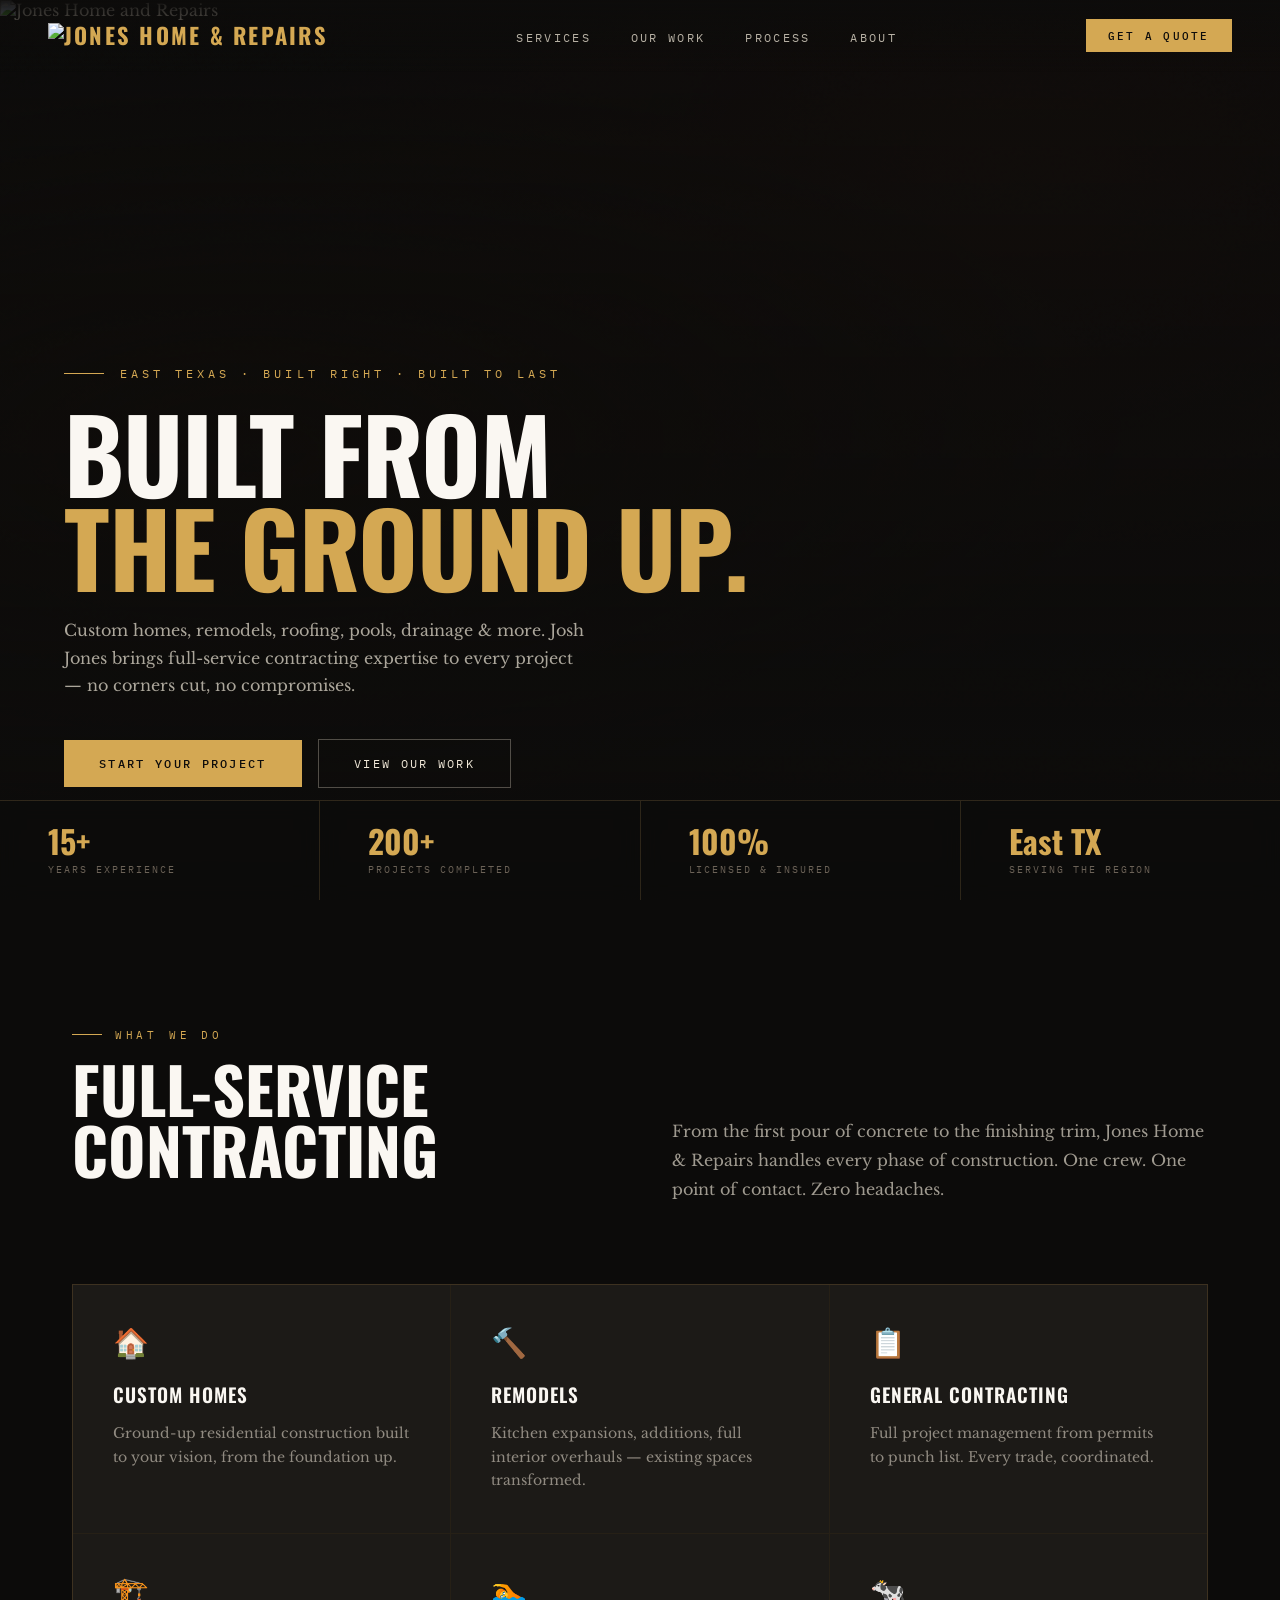
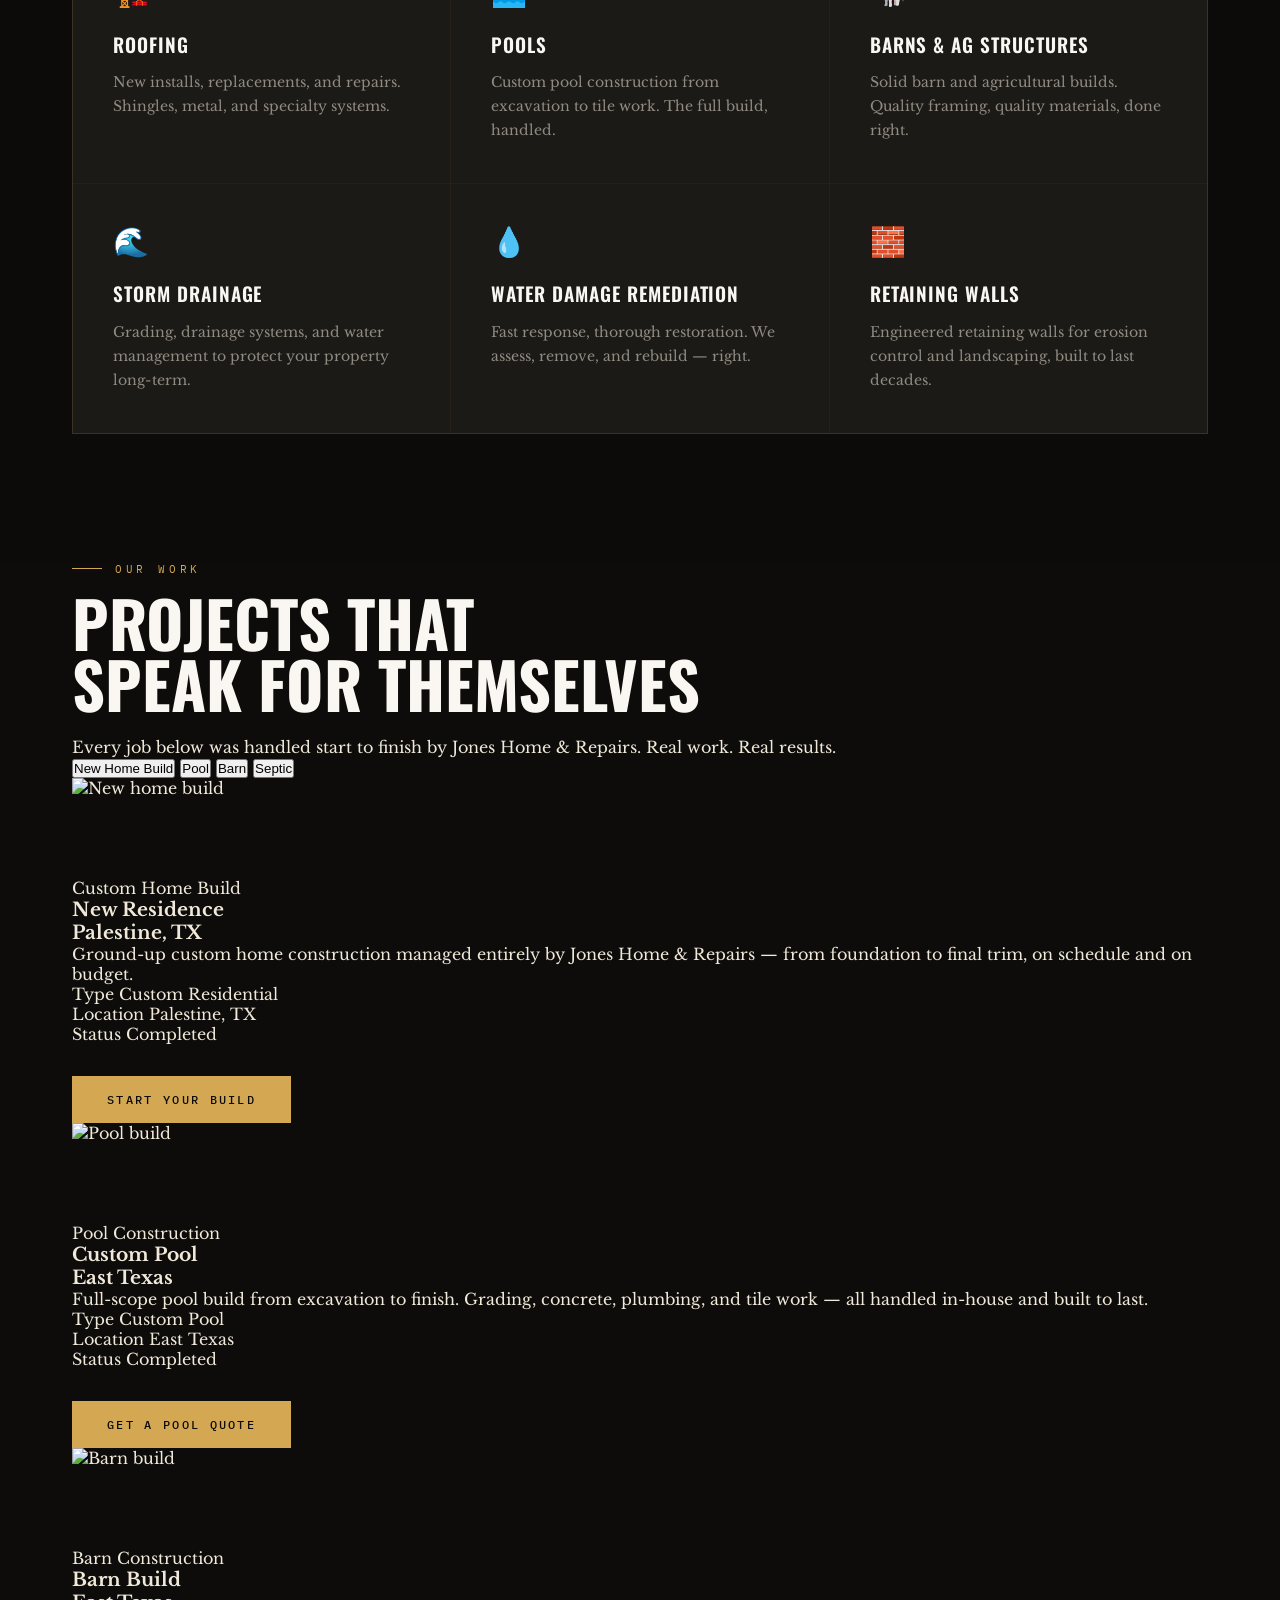
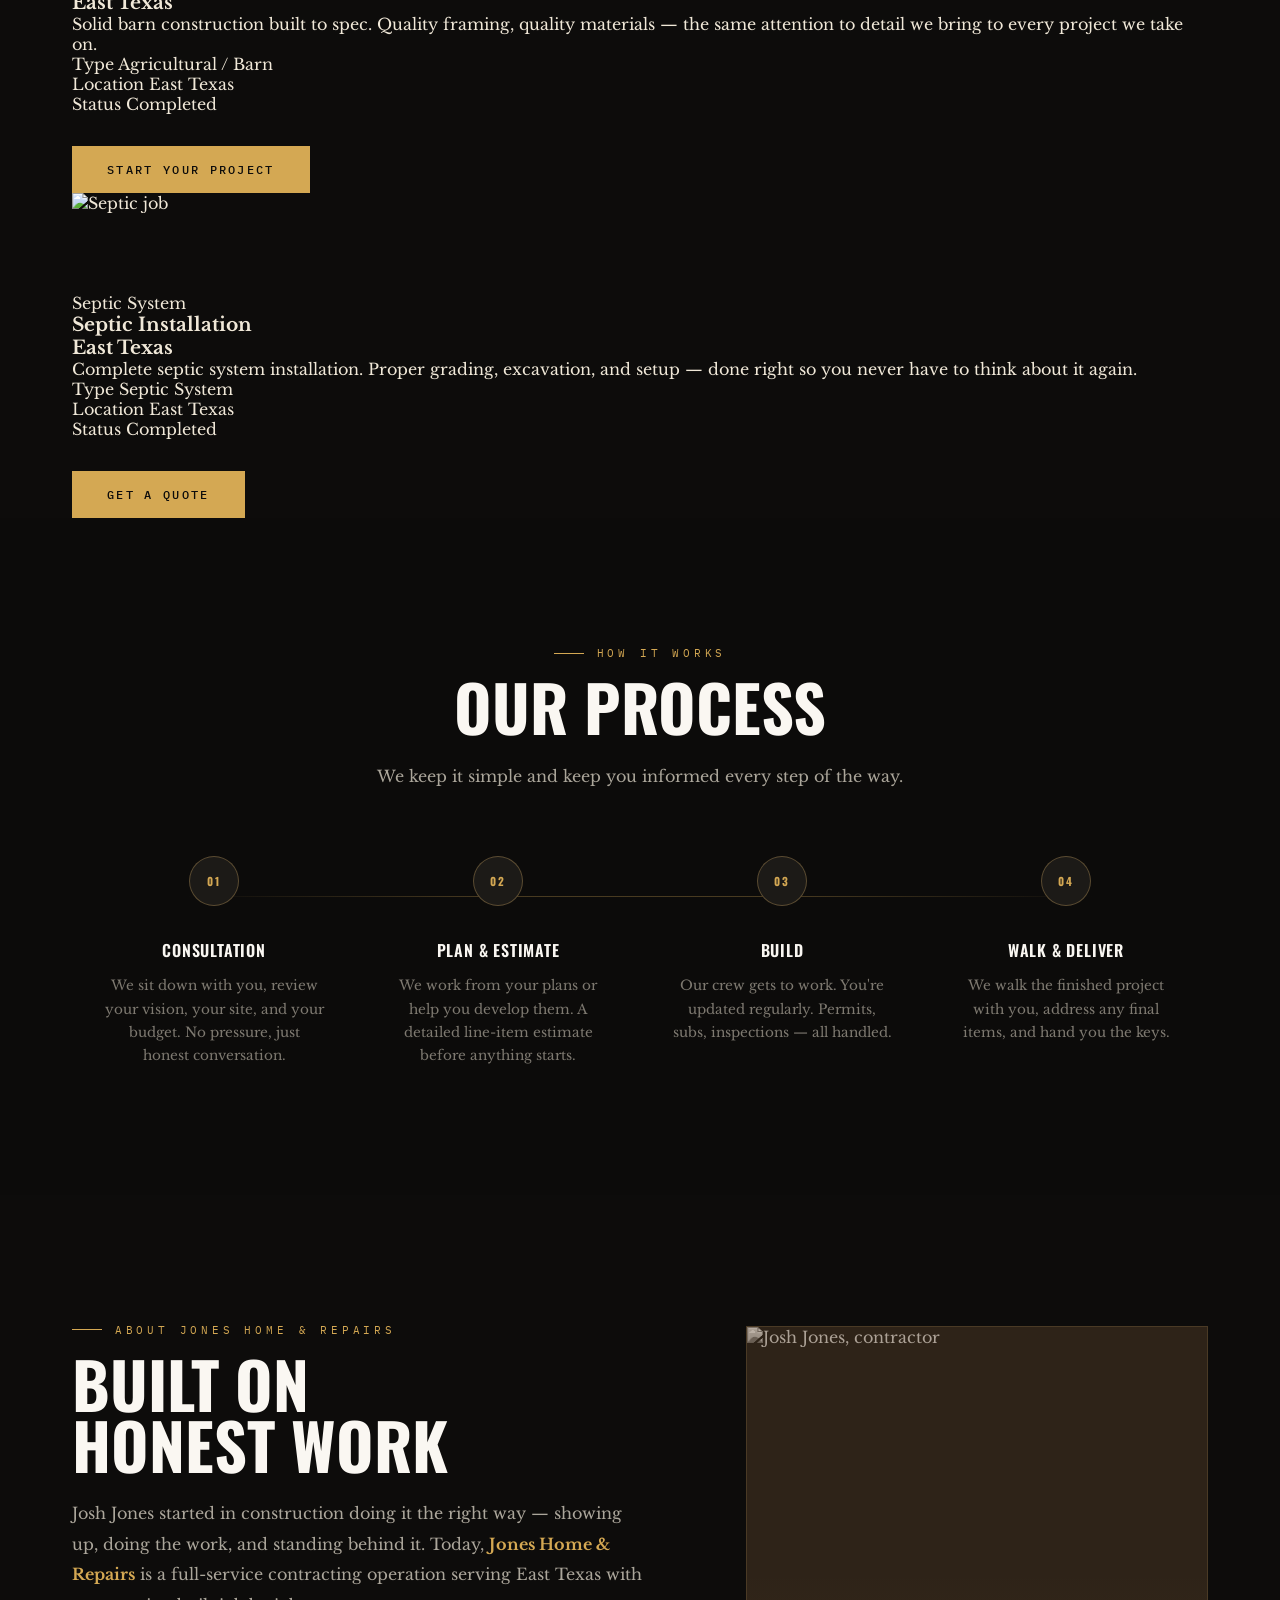
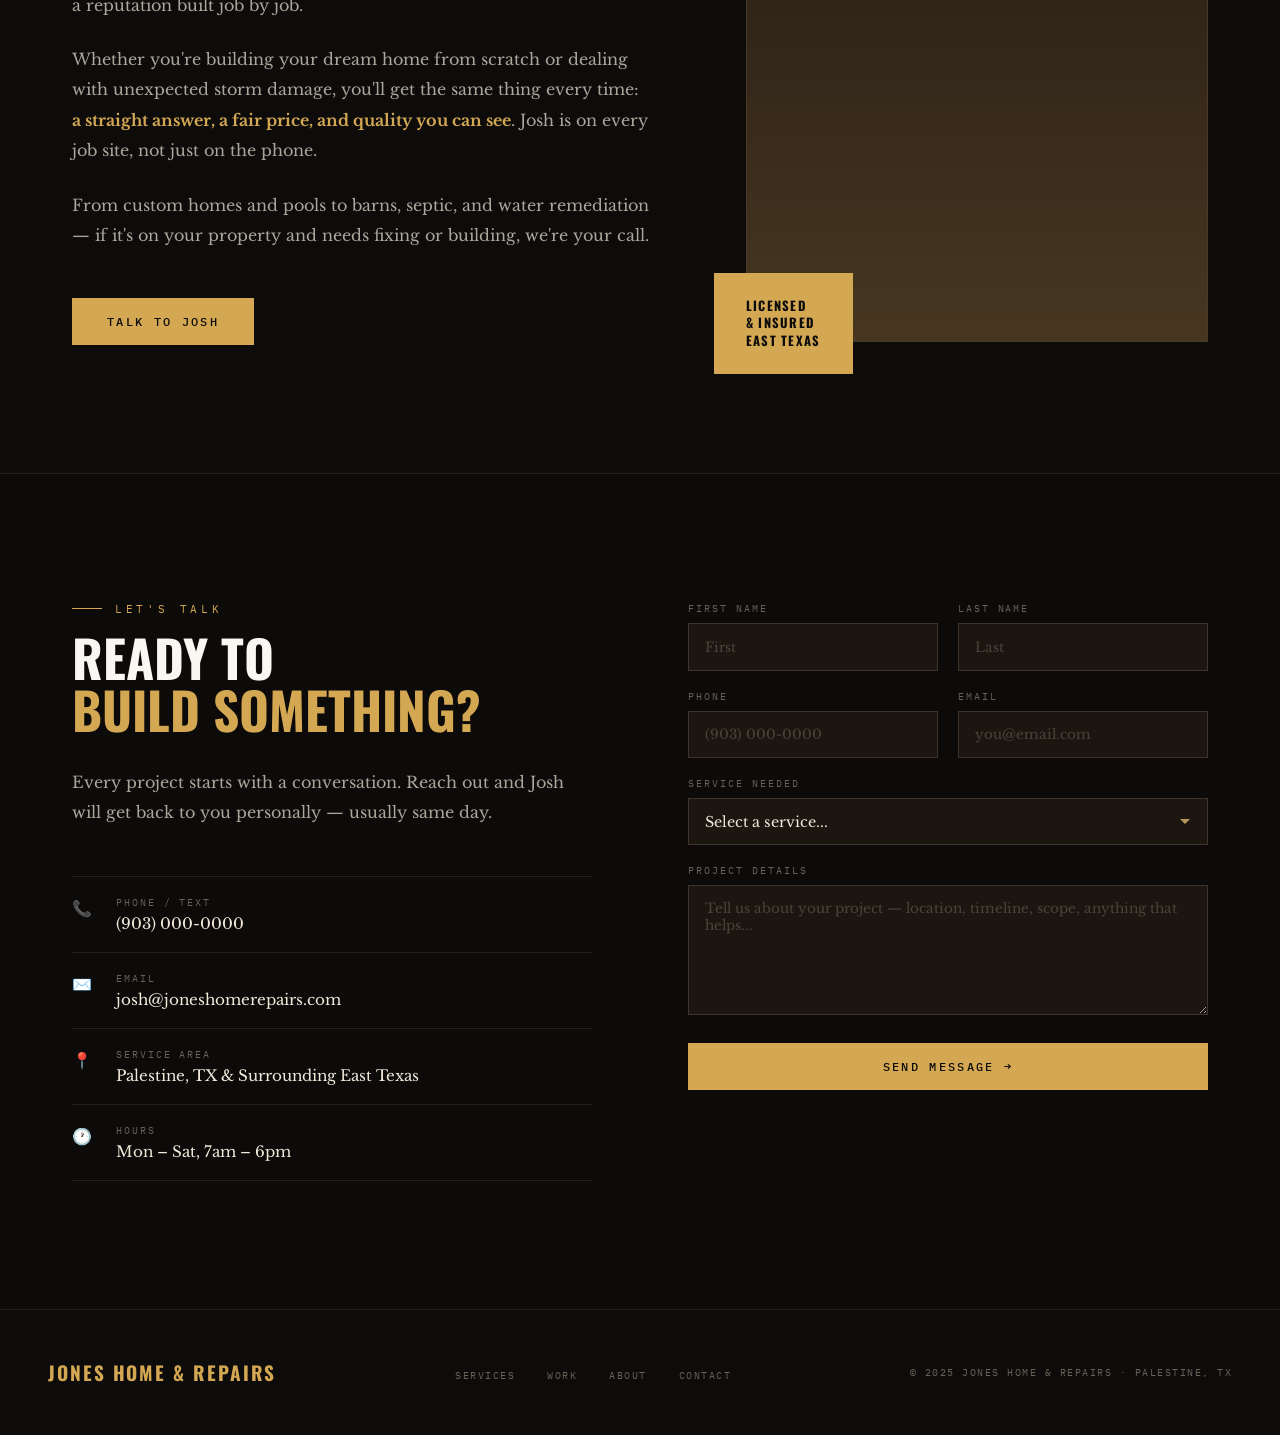
==== index.html @ 6c7ffaea "Update index.html" ====
<!DOCTYPE html>
<html lang="en">
<head>
  <meta charset="UTF-8" />
  <meta name="viewport" content="width=device-width, initial-scale=1.0" />
  <title>Jones Home & Repairs | Custom Homes · Remodels · General Contracting</title>
  <link rel="preconnect" href="https://fonts.googleapis.com" />
  <link rel="preconnect" href="https://fonts.gstatic.com" crossorigin />
  <link href="https://fonts.googleapis.com/css2?family=Oswald:wght@400;600;700&family=Libre+Baskerville:ital,wght@0,400;0,700;1,400&family=IBM+Plex+Mono:wght@400;500&display=swap" rel="stylesheet" />
  <link rel="stylesheet" href="style.css" />
</head>
<body>

<div class="fixed-bg"></div>

<!-- ── NAV ── -->
<nav id="main-nav">
  <a href="#hero" class="nav-logo">
    <img src="assets/logo.png" alt="Jones Home & Repairs" class="nav-logo-img" />
  </a>
  <ul class="nav-links">
    <li><a href="#services">Services</a></li>
    <li><a href="#projects">Our Work</a></li>
    <li><a href="#process">Process</a></li>
    <li><a href="#about">About</a></li>
  </ul>
  <a href="#contact" class="nav-cta">Get a Quote</a>
  <button class="hamburger" id="hamburger" aria-label="Open menu">
    <span></span><span></span><span></span>
  </button>
</nav>

<div class="mobile-menu" id="mobile-menu">
  <button class="mobile-close" id="mobile-close">✕</button>
  <a href="#services" class="mobile-link">Services</a>
  <a href="#projects" class="mobile-link">Our Work</a>
  <a href="#process" class="mobile-link">Process</a>
  <a href="#about" class="mobile-link">About</a>
  <a href="#contact" class="mobile-link">Get a Quote</a>
</div>

<!-- ── HERO ── -->
<section id="hero">
  <div class="hero-image-wrapper">
    <img src="assets/hero.jpg" alt="Jones Home and Repairs" />
  </div>
  <div class="hero-content">
    <p class="hero-eyebrow">East Texas · Built Right · Built to Last</p>
    <h1 class="hero-h1">Built From<em>The Ground Up.</em></h1>
    <p class="hero-sub">
      Custom homes, remodels, roofing, pools, drainage &amp; more.
      Josh Jones brings full-service contracting expertise to every project —
      no corners cut, no compromises.
    </p>
    <div class="hero-actions">
      <a href="#contact" class="btn-primary">Start Your Project</a>
      <a href="#projects" class="btn-ghost">View Our Work</a>
    </div>
  </div>
  <div class="hero-stats">
    <div class="hero-stat">
      <div class="hero-stat-num">15+</div>
      <div class="hero-stat-label">Years Experience</div>
    </div>
    <div class="hero-stat">
      <div class="hero-stat-num">200+</div>
      <div class="hero-stat-label">Projects Completed</div>
    </div>
    <div class="hero-stat">
      <div class="hero-stat-num">100%</div>
      <div class="hero-stat-label">Licensed &amp; Insured</div>
    </div>
    <div class="hero-stat">
      <div class="hero-stat-num">East TX</div>
      <div class="hero-stat-label">Serving the Region</div>
    </div>
  </div>
</section>

<!-- ── SERVICES ── -->
<section id="services">
  <div class="section-inner">
    <div class="services-header">
      <div>
        <p class="section-eyebrow reveal">What We Do</p>
        <h2 class="section-title reveal">Full-Service<br>Contracting</h2>
      </div>
      <p class="services-desc reveal">
        From the first pour of concrete to the finishing trim,
        Jones Home &amp; Repairs handles every phase of construction.
        One crew. One point of contact. Zero headaches.
      </p>
    </div>
    <div class="services-grid">
      <div class="service-card reveal">
        <span class="service-icon">🏠</span>
        <div class="service-name">Custom Homes</div>
        <p class="service-desc">Ground-up residential construction built to your vision, from the foundation up.</p>
      </div>
      <div class="service-card reveal">
        <span class="service-icon">🔨</span>
        <div class="service-name">Remodels</div>
        <p class="service-desc">Kitchen expansions, additions, full interior overhauls — existing spaces transformed.</p>
      </div>
      <div class="service-card reveal">
        <span class="service-icon">📋</span>
        <div class="service-name">General Contracting</div>
        <p class="service-desc">Full project management from permits to punch list. Every trade, coordinated.</p>
      </div>
      <div class="service-card reveal">
        <span class="service-icon">🏗️</span>
        <div class="service-name">Roofing</div>
        <p class="service-desc">New installs, replacements, and repairs. Shingles, metal, and specialty systems.</p>
      </div>
      <div class="service-card reveal">
        <span class="service-icon">🏊</span>
        <div class="service-name">Pools</div>
        <p class="service-desc">Custom pool construction from excavation to tile work. The full build, handled.</p>
      </div>
      <div class="service-card reveal">
        <span class="service-icon">🐄</span>
        <div class="service-name">Barns &amp; Ag Structures</div>
        <p class="service-desc">Solid barn and agricultural builds. Quality framing, quality materials, done right.</p>
      </div>
      <div class="service-card reveal">
        <span class="service-icon">🌊</span>
        <div class="service-name">Storm Drainage</div>
        <p class="service-desc">Grading, drainage systems, and water management to protect your property long-term.</p>
      </div>
      <div class="service-card reveal">
        <span class="service-icon">💧</span>
        <div class="service-name">Water Damage Remediation</div>
        <p class="service-desc">Fast response, thorough restoration. We assess, remove, and rebuild — right.</p>
      </div>
      <div class="service-card reveal">
        <span class="service-icon">🧱</span>
        <div class="service-name">Retaining Walls</div>
        <p class="service-desc">Engineered retaining walls for erosion control and landscaping, built to last decades.</p>
      </div>
    </div>
  </div>
</section>

<!-- ── PROJECTS ── -->
<section id="projects">
  <div class="section-inner">
    <p class="section-eyebrow reveal">Our Work</p>
    <h2 class="section-title reveal">Projects That<br>Speak for Themselves</h2>
    <p class="projects-intro reveal">Every job below was handled start to finish by Jones Home &amp; Repairs. Real work. Real results.</p>

    <div class="project-tabs reveal">
      <button class="tab-btn active" data-tab="home">New Home Build</button>
      <button class="tab-btn" data-tab="pool">Pool</button>
      <button class="tab-btn" data-tab="barn">Barn</button>
      <button class="tab-btn" data-tab="septic">Septic</button>
    </div>

    <!-- New Home Build -->
    <div class="project-panel active" id="tab-home">
      <div class="project-layout">
        <div class="project-gallery">
          <div class="gallery-main">
            <img src="assets/home1.jpg" alt="New home build" loading="lazy" />
          </div>
          <div class="gallery-thumbs">
            <div class="thumb active" data-src="assets/home1.jpg"><img src="assets/home1.jpg" alt="" loading="lazy" /></div>
            <div class="thumb" data-src="assets/home2.jpg"><img src="assets/home2.jpg" alt="" loading="lazy" /></div>
            <div class="thumb" data-src="assets/home3.jpg"><img src="assets/home3.jpg" alt="" loading="lazy" /></div>
            <div class="thumb" data-src="assets/home4.jpg"><img src="assets/home4.jpg" alt="" loading="lazy" /></div>
          </div>
        </div>
        <div class="project-info">
          <div class="project-tag">Custom Home Build</div>
          <h3 class="project-title">New Residence<br>Palestine, TX</h3>
          <p class="project-body">Ground-up custom home construction managed entirely by Jones Home &amp; Repairs — from foundation to final trim, on schedule and on budget.</p>
          <div class="project-details">
            <div class="project-detail-item">
              <span class="detail-label">Type</span>
              <span class="detail-val">Custom Residential</span>
            </div>
            <div class="project-detail-item">
              <span class="detail-label">Location</span>
              <span class="detail-val">Palestine, TX</span>
            </div>
            <div class="project-detail-item">
              <span class="detail-label">Status</span>
              <span class="detail-val">Completed</span>
            </div>
          </div>
          <a href="#contact" class="btn-primary" style="margin-top:2rem; display:inline-block;">Start Your Build</a>
        </div>
      </div>
    </div>

    <!-- Pool -->
    <div class="project-panel" id="tab-pool">
      <div class="project-layout">
        <div class="project-gallery">
          <div class="gallery-main">
            <img src="assets/pool1.jpg" alt="Pool build" loading="lazy" />
          </div>
          <div class="gallery-thumbs">
            <div class="thumb active" data-src="assets/pool1.jpg"><img src="assets/pool1.jpg" alt="" loading="lazy" /></div>
            <div class="thumb" data-src="assets/pool2.jpg"><img src="assets/pool2.jpg" alt="" loading="lazy" /></div>
            <div class="thumb" data-src="assets/pool3.jpg"><img src="assets/pool3.jpg" alt="" loading="lazy" /></div>
            <div class="thumb" data-src="assets/pool4.jpg"><img src="assets/pool4.jpg" alt="" loading="lazy" /></div>
          </div>
        </div>
        <div class="project-info">
          <div class="project-tag">Pool Construction</div>
          <h3 class="project-title">Custom Pool<br>East Texas</h3>
          <p class="project-body">Full-scope pool build from excavation to finish. Grading, concrete, plumbing, and tile work — all handled in-house and built to last.</p>
          <div class="project-details">
            <div class="project-detail-item">
              <span class="detail-label">Type</span>
              <span class="detail-val">Custom Pool</span>
            </div>
            <div class="project-detail-item">
              <span class="detail-label">Location</span>
              <span class="detail-val">East Texas</span>
            </div>
            <div class="project-detail-item">
              <span class="detail-label">Status</span>
              <span class="detail-val">Completed</span>
            </div>
          </div>
          <a href="#contact" class="btn-primary" style="margin-top:2rem; display:inline-block;">Get a Pool Quote</a>
        </div>
      </div>
    </div>

    <!-- Barn -->
    <div class="project-panel" id="tab-barn">
      <div class="project-layout">
        <div class="project-gallery">
          <div class="gallery-main">
            <img src="assets/barn1.jpg" alt="Barn build" loading="lazy" />
          </div>
          <div class="gallery-thumbs">
            <div class="thumb active" data-src="assets/barn1.jpg"><img src="assets/barn1.jpg" alt="" loading="lazy" /></div>
            <div class="thumb" data-src="assets/barn2.jpg"><img src="assets/barn2.jpg" alt="" loading="lazy" /></div>
            <div class="thumb" data-src="assets/barn3.jpg"><img src="assets/barn3.jpg" alt="" loading="lazy" /></div>
            <div class="thumb" data-src="assets/barn4.jpg"><img src="assets/barn4.jpg" alt="" loading="lazy" /></div>
          </div>
        </div>
        <div class="project-info">
          <div class="project-tag">Barn Construction</div>
          <h3 class="project-title">Barn Build<br>East Texas</h3>
          <p class="project-body">Solid barn construction built to spec. Quality framing, quality materials — the same attention to detail we bring to every project we take on.</p>
          <div class="project-details">
            <div class="project-detail-item">
              <span class="detail-label">Type</span>
              <span class="detail-val">Agricultural / Barn</span>
            </div>
            <div class="project-detail-item">
              <span class="detail-label">Location</span>
              <span class="detail-val">East Texas</span>
            </div>
            <div class="project-detail-item">
              <span class="detail-label">Status</span>
              <span class="detail-val">Completed</span>
            </div>
          </div>
          <a href="#contact" class="btn-primary" style="margin-top:2rem; display:inline-block;">Start Your Project</a>
        </div>
      </div>
    </div>

    <!-- Septic -->
    <div class="project-panel" id="tab-septic">
      <div class="project-layout">
        <div class="project-gallery">
          <div class="gallery-main">
            <img src="assets/septic1.jpg" alt="Septic job" loading="lazy" />
          </div>
          <div class="gallery-thumbs">
            <div class="thumb active" data-src="assets/septic1.jpg"><img src="assets/septic1.jpg" alt="" loading="lazy" /></div>
            <div class="thumb" data-src="assets/septic2.jpg"><img src="assets/septic2.jpg" alt="" loading="lazy" /></div>
            <div class="thumb" data-src="assets/septic3.jpg"><img src="assets/septic3.jpg" alt="" loading="lazy" /></div>
            <div class="thumb" data-src="assets/septic4.jpg"><img src="assets/septic4.jpg" alt="" loading="lazy" /></div>
          </div>
        </div>
        <div class="project-info">
          <div class="project-tag">Septic System</div>
          <h3 class="project-title">Septic Installation<br>East Texas</h3>
          <p class="project-body">Complete septic system installation. Proper grading, excavation, and setup — done right so you never have to think about it again.</p>
          <div class="project-details">
            <div class="project-detail-item">
              <span class="detail-label">Type</span>
              <span class="detail-val">Septic System</span>
            </div>
            <div class="project-detail-item">
              <span class="detail-label">Location</span>
              <span class="detail-val">East Texas</span>
            </div>
            <div class="project-detail-item">
              <span class="detail-label">Status</span>
              <span class="detail-val">Completed</span>
            </div>
          </div>
          <a href="#contact" class="btn-primary" style="margin-top:2rem; display:inline-block;">Get a Quote</a>
        </div>
      </div>
    </div>

  </div>
</section>

<!-- ── PROCESS ── -->
<section id="process">
  <div class="section-inner">
    <div style="text-align:center; max-width:600px; margin:0 auto;">
      <p class="section-eyebrow reveal" style="justify-content:center;">How It Works</p>
      <h2 class="section-title reveal">Our Process</h2>
      <p class="about-body reveal" style="text-align:center;">We keep it simple and keep you informed every step of the way.</p>
    </div>
    <div class="process-steps">
      <div class="process-step reveal">
        <div class="step-num">01</div>
        <div class="step-title">Consultation</div>
        <p class="step-desc">We sit down with you, review your vision, your site, and your budget. No pressure, just honest conversation.</p>
      </div>
      <div class="process-step reveal">
        <div class="step-num">02</div>
        <div class="step-title">Plan &amp; Estimate</div>
        <p class="step-desc">We work from your plans or help you develop them. A detailed line-item estimate before anything starts.</p>
      </div>
      <div class="process-step reveal">
        <div class="step-num">03</div>
        <div class="step-title">Build</div>
        <p class="step-desc">Our crew gets to work. You're updated regularly. Permits, subs, inspections — all handled.</p>
      </div>
      <div class="process-step reveal">
        <div class="step-num">04</div>
        <div class="step-title">Walk &amp; Deliver</div>
        <p class="step-desc">We walk the finished project with you, address any final items, and hand you the keys.</p>
      </div>
    </div>
  </div>
</section>

<!-- ── ABOUT ── -->
<section id="about">
  <div class="section-inner">
    <div class="about-wrap">
      <div>
        <p class="section-eyebrow reveal">About Jones Home &amp; Repairs</p>
        <h2 class="section-title reveal">Built on<br>Honest Work</h2>
        <p class="about-body reveal">
          Josh Jones started in construction doing it the right way — showing up, doing the work,
          and standing behind it. Today, <strong>Jones Home &amp; Repairs</strong> is a full-service
          contracting operation serving East Texas with a reputation built job by job.
        </p>
        <p class="about-body reveal">
          Whether you're building your dream home from scratch or dealing with unexpected storm damage,
          you'll get the same thing every time: <strong>a straight answer, a fair price, and quality
          you can see</strong>. Josh is on every job site, not just on the phone.
        </p>
        <p class="about-body reveal">
          From custom homes and pools to barns, septic, and water remediation — if it's on your
          property and needs fixing or building, we're your call.
        </p>
        <a href="#contact" class="btn-primary reveal" style="margin-top:1.5rem; display:inline-block;">Talk to Josh</a>
      </div>
      <div class="about-image-block reveal">
        <div class="about-img-frame">
          <img src="assets/josh.jpg" alt="Josh Jones, contractor" />
        </div>
        <div class="about-accent-box">
          Licensed<br>&amp; Insured<br>East Texas
        </div>
      </div>
    </div>
  </div>
</section>

<!-- ── CONTACT ── -->
<section id="contact">
  <div class="section-inner">
    <div class="contact-wrap">
      <div>
        <p class="section-eyebrow reveal">Let's Talk</p>
        <h2 class="contact-tagline reveal">Ready to<br><em>Build Something?</em></h2>
        <p class="about-body reveal">Every project starts with a conversation. Reach out and Josh will get back to you personally — usually same day.</p>
        <div class="contact-info reveal">
          <div class="contact-row">
            <div class="contact-icon">📞</div>
            <div>
              <div class="contact-detail-label">Phone / Text</div>
              <div class="contact-detail-val"><a href="tel:+19030000000">(903) 000-0000</a></div>
            </div>
          </div>
          <div class="contact-row">
            <div class="contact-icon">✉️</div>
            <div>
              <div class="contact-detail-label">Email</div>
              <div class="contact-detail-val"><a href="mailto:josh@joneshomerepairs.com">josh@joneshomerepairs.com</a></div>
            </div>
          </div>
          <div class="contact-row">
            <div class="contact-icon">📍</div>
            <div>
              <div class="contact-detail-label">Service Area</div>
              <div class="contact-detail-val">Palestine, TX &amp; Surrounding East Texas</div>
            </div>
          </div>
          <div class="contact-row">
            <div class="contact-icon">🕐</div>
            <div>
              <div class="contact-detail-label">Hours</div>
              <div class="contact-detail-val">Mon – Sat, 7am – 6pm</div>
            </div>
          </div>
        </div>
      </div>
      <div class="reveal">
        <form class="contact-form" onsubmit="handleSubmit(event)">
          <div class="form-row">
            <div class="form-field">
              <label for="fname">First Name</label>
              <input type="text" id="fname" placeholder="First" required />
            </div>
            <div class="form-field">
              <label for="lname">Last Name</label>
              <input type="text" id="lname" placeholder="Last" required />
            </div>
          </div>
          <div class="form-row">
            <div class="form-field">
              <label for="phone">Phone</label>
              <input type="tel" id="phone" placeholder="(903) 000-0000" />
            </div>
            <div class="form-field">
              <label for="email">Email</label>
              <input type="email" id="email" placeholder="you@email.com" required />
            </div>
          </div>
          <div class="form-field">
            <label for="service">Service Needed</label>
            <select id="service">
              <option value="">Select a service...</option>
              <option>Custom Home Build</option>
              <option>Remodel / Addition</option>
              <option>General Contracting</option>
              <option>Roofing</option>
              <option>Pool Construction</option>
              <option>Barn / Ag Structure</option>
              <option>Septic System</option>
              <option>Storm Drainage</option>
              <option>Water Damage Remediation</option>
              <option>Retaining Walls</option>
              <option>Other / Not Sure Yet</option>
            </select>
          </div>
          <div class="form-field">
            <label for="message">Project Details</label>
            <textarea id="message" placeholder="Tell us about your project — location, timeline, scope, anything that helps..."></textarea>
          </div>
          <button type="submit" class="form-submit">Send Message →</button>
        </form>
      </div>
    </div>
  </div>
</section>

<!-- ── FOOTER ── -->
<footer>
  <div class="footer-logo">Jones Home &amp; Repairs</div>
  <ul class="footer-links">
    <li><a href="#services">Services</a></li>
    <li><a href="#projects">Work</a></li>
    <li><a href="#about">About</a></li>
    <li><a href="#contact">Contact</a></li>
  </ul>
  <p class="footer-copy">© 2025 Jones Home &amp; Repairs · Palestine, TX</p>
</footer>

<script src="script.js"></script>
</body>
</html>
---- style.css ----
/* ============================================================
   JONES HOME & REPAIRS — jones-style.css
   ============================================================ */

*, *::before, *::after { margin: 0; padding: 0; box-sizing: border-box; }

:root {
  --black:   #0d0c0b;
  --charcoal:#1c1a17;
  --brown:   #2e2318;
  --tan:     #b8965a;
  --gold:    #d4a853;
  --cream:   #f0e8d8;
  --white:   #faf7f2;
  --rust:    #8b3a1f;
  --stone:   #6b6257;
  --font-display: 'Oswald', sans-serif;
  --font-body:    'Libre Baskerville', serif;
  --font-mono:    'IBM Plex Mono', monospace;
}

html { scroll-behavior: smooth; }

body {
  background-color: var(--black);
  color: var(--cream);
  font-family: var(--font-body);
  overflow-x: hidden;
}

/* ── FIXED BACKGROUND ─────────────────────────────── */
.fixed-bg {
  position: fixed;
  inset: 0;
  z-index: -2;
  background:
    radial-gradient(ellipse at 20% 50%, rgba(46,35,24,0.9) 0%, transparent 60%),
    radial-gradient(ellipse at 80% 20%, rgba(139,58,31,0.15) 0%, transparent 50%),
    url('assets/hero.jpg') center/cover no-repeat;
  background-attachment: fixed;
  filter: brightness(0.35);
}

/* Grain overlay */
.fixed-bg::after {
  content: '';
  position: absolute;
  inset: 0;
  background-image: url("data:image/svg+xml,%3Csvg viewBox='0 0 256 256' xmlns='http://www.w3.org/2000/svg'%3E%3Cfilter id='noise'%3E%3CfeTurbulence type='fractalNoise' baseFrequency='0.9' numOctaves='4' stitchTiles='stitch'/%3E%3C/filter%3E%3Crect width='100%25' height='100%25' filter='url(%23noise)' opacity='0.04'/%3E%3C/svg%3E");
  opacity: 0.4;
  pointer-events: none;
}

/* ── NAV ───────────────────────────────────────────── */
nav {
  position: fixed;
  top: 0; left: 0; right: 0;
  z-index: 100;
  display: flex;
  align-items: center;
  justify-content: space-between;
  padding: 1.2rem 3rem;
  background: linear-gradient(to bottom, rgba(13,12,11,0.95), transparent);
  transition: background 0.3s;
}

nav.scrolled {
  background: rgba(13,12,11,0.97);
  border-bottom: 1px solid rgba(184,150,90,0.2);
}

.nav-logo {
  font-family: var(--font-display);
  font-size: 1.4rem;
  font-weight: 700;
  letter-spacing: 0.1em;
  color: var(--gold);
  text-decoration: none;
  text-transform: uppercase;
  line-height: 1.1;
}

.nav-logo span {
  display: block;
  font-size: 0.55rem;
  font-family: var(--font-mono);
  letter-spacing: 0.3em;
  color: var(--stone);
  font-weight: 400;
  text-transform: uppercase;
  margin-top: 2px;
}

.nav-links {
  display: flex;
  gap: 2.5rem;
  list-style: none;
}

.nav-links a {
  font-family: var(--font-mono);
  font-size: 0.72rem;
  letter-spacing: 0.2em;
  text-transform: uppercase;
  color: var(--cream);
  text-decoration: none;
  opacity: 0.75;
  transition: opacity 0.2s, color 0.2s;
}

.nav-links a:hover { opacity: 1; color: var(--gold); }

.nav-cta {
  font-family: var(--font-mono);
  font-size: 0.7rem;
  letter-spacing: 0.2em;
  text-transform: uppercase;
  color: var(--black);
  background: var(--gold);
  padding: 0.6rem 1.4rem;
  text-decoration: none;
  font-weight: 500;
  transition: background 0.2s, transform 0.1s;
}

.nav-cta:hover { background: var(--tan); transform: translateY(-1px); }

/* Hamburger */
.hamburger {
  display: none;
  flex-direction: column;
  gap: 5px;
  cursor: pointer;
  padding: 4px;
  background: none;
  border: none;
}

.hamburger span {
  display: block;
  width: 26px;
  height: 2px;
  background: var(--gold);
  transition: all 0.3s;
}

.mobile-menu {
  display: none;
  position: fixed;
  top: 0; left: 0; right: 0; bottom: 0;
  background: rgba(13,12,11,0.98);
  z-index: 99;
  flex-direction: column;
  align-items: center;
  justify-content: center;
  gap: 2.5rem;
}

.mobile-menu.open { display: flex; }

.mobile-menu a {
  font-family: var(--font-display);
  font-size: 2rem;
  letter-spacing: 0.1em;
  text-transform: uppercase;
  color: var(--cream);
  text-decoration: none;
  transition: color 0.2s;
}

.mobile-menu a:hover { color: var(--gold); }

.mobile-close {
  position: absolute;
  top: 1.5rem; right: 2rem;
  font-size: 2rem;
  color: var(--gold);
  cursor: pointer;
  background: none;
  border: none;
  font-family: var(--font-display);
}

/* ── HERO ──────────────────────────────────────────── */
#hero {
  position: relative;
  min-height: 100vh;
  display: flex;
  align-items: flex-end;
  padding: 0 4rem 7rem;
  overflow: hidden;
}

.hero-image-wrapper {
  position: absolute;
  inset: 0;
  z-index: -1;
  overflow: hidden;
}

.hero-image-wrapper img {
  width: 100%;
  height: 100%;
  object-fit: cover;
  object-position: center 30%;
  position: sticky;
  top: 0;
}

.hero-image-wrapper::after {
  content: '';
  position: absolute;
  inset: 0;
  background: linear-gradient(
    to top,
    rgba(13,12,11,0.97) 0%,
    rgba(13,12,11,0.6) 40%,
    rgba(13,12,11,0.2) 100%
  );
}

.hero-content {
  position: relative;
  z-index: 1;
  max-width: 900px;
}

.hero-eyebrow {
  font-family: var(--font-mono);
  font-size: 0.72rem;
  letter-spacing: 0.35em;
  color: var(--gold);
  text-transform: uppercase;
  margin-bottom: 1.5rem;
  display: flex;
  align-items: center;
  gap: 1rem;
}

.hero-eyebrow::before {
  content: '';
  display: block;
  width: 40px;
  height: 1px;
  background: var(--gold);
}

.hero-h1 {
  font-family: var(--font-display);
  font-size: clamp(3.5rem, 8vw, 7.5rem);
  font-weight: 700;
  line-height: 0.92;
  letter-spacing: -0.01em;
  text-transform: uppercase;
  color: var(--white);
  margin-bottom: 1.5rem;
}

.hero-h1 em {
  font-style: normal;
  color: var(--gold);
  display: block;
}

.hero-sub {
  font-size: 1rem;
  line-height: 1.7;
  color: rgba(240,232,216,0.7);
  max-width: 520px;
  margin-bottom: 2.5rem;
}

.hero-actions {
  display: flex;
  gap: 1rem;
  flex-wrap: wrap;
  align-items: center;
}

.btn-primary {
  font-family: var(--font-mono);
  font-size: 0.72rem;
  letter-spacing: 0.2em;
  text-transform: uppercase;
  color: var(--black);
  background: var(--gold);
  padding: 1rem 2.2rem;
  text-decoration: none;
  font-weight: 500;
  transition: all 0.2s;
  display: inline-block;
}

.btn-primary:hover { background: var(--tan); transform: translateY(-2px); }

.btn-ghost {
  font-family: var(--font-mono);
  font-size: 0.72rem;
  letter-spacing: 0.2em;
  text-transform: uppercase;
  color: var(--cream);
  border: 1px solid rgba(240,232,216,0.3);
  padding: 1rem 2.2rem;
  text-decoration: none;
  transition: all 0.2s;
  display: inline-block;
}

.btn-ghost:hover { border-color: var(--gold); color: var(--gold); }

/* Hero stats bar */
.hero-stats {
  position: absolute;
  bottom: 0; left: 0; right: 0;
  display: flex;
  border-top: 1px solid rgba(184,150,90,0.2);
}

.hero-stat {
  flex: 1;
  padding: 1.5rem 3rem;
  border-right: 1px solid rgba(184,150,90,0.2);
  background: rgba(13,12,11,0.6);
  backdrop-filter: blur(10px);
}

.hero-stat:last-child { border-right: none; }

.hero-stat-num {
  font-family: var(--font-display);
  font-size: 2rem;
  font-weight: 700;
  color: var(--gold);
  line-height: 1;
}

.hero-stat-label {
  font-family: var(--font-mono);
  font-size: 0.62rem;
  letter-spacing: 0.2em;
  text-transform: uppercase;
  color: var(--stone);
  margin-top: 0.4rem;
}

/* ── SECTION BASE ──────────────────────────────────── */
section {
  position: relative;
  z-index: 1;
}

.section-inner {
  max-width: 1200px;
  margin: 0 auto;
  padding: 0 2rem;
}

.section-eyebrow {
  font-family: var(--font-mono);
  font-size: 0.68rem;
  letter-spacing: 0.35em;
  color: var(--gold);
  text-transform: uppercase;
  margin-bottom: 1rem;
  display: flex;
  align-items: center;
  gap: 0.8rem;
}

.section-eyebrow::before {
  content: '';
  display: block;
  width: 30px;
  height: 1px;
  background: var(--gold);
}

.section-title {
  font-family: var(--font-display);
  font-size: clamp(2.5rem, 5vw, 4rem);
  font-weight: 700;
  text-transform: uppercase;
  line-height: 0.95;
  color: var(--white);
  margin-bottom: 1.5rem;
}

/* ── SERVICES ──────────────────────────────────────── */
#services {
  padding: 8rem 0;
  background: rgba(13,12,11,0.85);
  backdrop-filter: blur(4px);
}

.services-header {
  display: grid;
  grid-template-columns: 1fr 1fr;
  gap: 4rem;
  align-items: end;
  margin-bottom: 5rem;
}

.services-desc {
  font-size: 1rem;
  line-height: 1.8;
  color: rgba(240,232,216,0.65);
  padding-top: 1rem;
  align-self: end;
}

.services-grid {
  display: grid;
  grid-template-columns: repeat(3, 1fr);
  gap: 1px;
  background: rgba(184,150,90,0.15);
  border: 1px solid rgba(184,150,90,0.15);
}

.service-card {
  background: var(--charcoal);
  padding: 2.5rem;
  transition: background 0.25s;
  cursor: default;
  position: relative;
  overflow: hidden;
}

.service-card::before {
  content: '';
  position: absolute;
  bottom: 0; left: 0;
  width: 0; height: 2px;
  background: var(--gold);
  transition: width 0.3s ease;
}

.service-card:hover { background: rgba(46,35,24,0.8); }
.service-card:hover::before { width: 100%; }

.service-icon {
  font-size: 1.8rem;
  margin-bottom: 1.2rem;
  display: block;
}

.service-name {
  font-family: var(--font-display);
  font-size: 1.2rem;
  font-weight: 600;
  text-transform: uppercase;
  letter-spacing: 0.05em;
  color: var(--white);
  margin-bottom: 0.8rem;
}

.service-desc {
  font-size: 0.88rem;
  line-height: 1.7;
  color: rgba(240,232,216,0.55);
}

/* ── FEATURED PROJECT ──────────────────────────────── */
#project {
  padding: 8rem 0;
}

.project-wrap {
  display: grid;
  grid-template-columns: 1fr 1fr;
  gap: 5rem;
  align-items: center;
}

.project-label {
  font-family: var(--font-mono);
  font-size: 0.62rem;
  letter-spacing: 0.3em;
  text-transform: uppercase;
  color: var(--stone);
  margin-bottom: 2rem;
  padding-bottom: 2rem;
  border-bottom: 1px solid rgba(107,98,87,0.3);
}

.project-specs {
  display: grid;
  grid-template-columns: 1fr 1fr;
  gap: 1.5rem;
  margin-top: 2.5rem;
}

.spec-item {
  padding: 1.2rem;
  background: rgba(46,35,24,0.4);
  border: 1px solid rgba(184,150,90,0.12);
}

.spec-label {
  font-family: var(--font-mono);
  font-size: 0.6rem;
  letter-spacing: 0.2em;
  text-transform: uppercase;
  color: var(--stone);
  margin-bottom: 0.4rem;
}

.spec-value {
  font-family: var(--font-display);
  font-size: 1.1rem;
  font-weight: 600;
  color: var(--gold);
}

.project-visual {
  position: relative;
}

.project-blueprint {
  width: 100%;
  aspect-ratio: 4/3;
  background: rgba(28,26,23,0.9);
  border: 1px solid rgba(184,150,90,0.2);
  display: flex;
  align-items: center;
  justify-content: center;
  overflow: hidden;
  position: relative;
}

.project-blueprint::before {
  content: '';
  position: absolute;
  inset: 0;
  background-image:
    linear-gradient(rgba(184,150,90,0.06) 1px, transparent 1px),
    linear-gradient(90deg, rgba(184,150,90,0.06) 1px, transparent 1px);
  background-size: 30px 30px;
}

.blueprint-text {
  font-family: var(--font-mono);
  font-size: 0.7rem;
  color: var(--gold);
  opacity: 0.6;
  letter-spacing: 0.2em;
  text-transform: uppercase;
  text-align: center;
  line-height: 2;
}

.blueprint-svg {
  position: absolute;
  inset: 20px;
  opacity: 0.35;
}

.project-badge {
  position: absolute;
  top: -1rem;
  right: -1rem;
  width: 90px;
  height: 90px;
  background: var(--rust);
  display: flex;
  flex-direction: column;
  align-items: center;
  justify-content: center;
  font-family: var(--font-display);
  text-transform: uppercase;
  letter-spacing: 0.05em;
  line-height: 1.2;
  font-size: 0.7rem;
  font-weight: 600;
  color: var(--white);
  text-align: center;
  clip-path: polygon(50% 0%, 100% 25%, 100% 75%, 50% 100%, 0% 75%, 0% 25%);
}

/* ── PROCESS ───────────────────────────────────────── */
#process {
  padding: 8rem 0;
  background: rgba(13,12,11,0.85);
  backdrop-filter: blur(4px);
}

.process-steps {
  display: grid;
  grid-template-columns: repeat(4, 1fr);
  gap: 0;
  margin-top: 4rem;
  position: relative;
}

.process-steps::before {
  content: '';
  position: absolute;
  top: 2.5rem;
  left: 10%;
  right: 10%;
  height: 1px;
  background: linear-gradient(to right, transparent, var(--gold), var(--gold), transparent);
  opacity: 0.3;
}

.process-step {
  padding: 0 2rem;
  text-align: center;
}

.step-num {
  font-family: var(--font-display);
  font-size: 0.7rem;
  font-weight: 700;
  letter-spacing: 0.2em;
  color: var(--gold);
  text-transform: uppercase;
  width: 50px;
  height: 50px;
  border: 1px solid rgba(184,150,90,0.4);
  border-radius: 50%;
  display: flex;
  align-items: center;
  justify-content: center;
  margin: 0 auto 2rem;
  background: var(--charcoal);
  position: relative;
  z-index: 1;
}

.step-title {
  font-family: var(--font-display);
  font-size: 1rem;
  font-weight: 600;
  text-transform: uppercase;
  letter-spacing: 0.05em;
  color: var(--white);
  margin-bottom: 0.8rem;
}

.step-desc {
  font-size: 0.85rem;
  line-height: 1.7;
  color: rgba(240,232,216,0.5);
}

/* ── ABOUT ─────────────────────────────────────────── */
#about {
  padding: 8rem 0;
}

.about-wrap {
  display: grid;
  grid-template-columns: 5fr 4fr;
  gap: 6rem;
  align-items: center;
}

.about-body {
  font-size: 1rem;
  line-height: 1.9;
  color: rgba(240,232,216,0.7);
  margin-bottom: 1.5rem;
}

.about-body strong { color: var(--gold); font-weight: 700; }

.about-image-block {
  position: relative;
}

.about-img-frame {
  width: 100%;
  aspect-ratio: 3/4;
  background: var(--brown);
  border: 1px solid rgba(184,150,90,0.2);
  overflow: hidden;
  position: relative;
}

.about-img-frame img {
  width: 100%;
  height: 100%;
  object-fit: cover;
  filter: grayscale(30%) brightness(0.7);
  mix-blend-mode: luminosity;
}

.about-img-frame::after {
  content: '';
  position: absolute;
  inset: 0;
  background: linear-gradient(to top, rgba(212,168,83,0.15), transparent 60%);
}

.about-accent-box {
  position: absolute;
  bottom: -2rem;
  left: -2rem;
  background: var(--gold);
  color: var(--black);
  padding: 1.5rem 2rem;
  font-family: var(--font-display);
  font-size: 0.8rem;
  font-weight: 700;
  text-transform: uppercase;
  letter-spacing: 0.1em;
  line-height: 1.4;
}

/* ── CONTACT ───────────────────────────────────────── */
#contact {
  padding: 8rem 0;
  background: rgba(13,12,11,0.9);
  backdrop-filter: blur(6px);
  border-top: 1px solid rgba(184,150,90,0.15);
}

.contact-wrap {
  display: grid;
  grid-template-columns: 1fr 1fr;
  gap: 6rem;
  align-items: start;
}

.contact-tagline {
  font-family: var(--font-display);
  font-size: clamp(2rem, 4vw, 3.2rem);
  font-weight: 700;
  text-transform: uppercase;
  line-height: 1;
  color: var(--white);
  margin-bottom: 2rem;
}

.contact-tagline em {
  color: var(--gold);
  font-style: normal;
  display: block;
}

.contact-info { margin-top: 3rem; }

.contact-row {
  display: flex;
  gap: 1.5rem;
  align-items: flex-start;
  padding: 1.2rem 0;
  border-bottom: 1px solid rgba(107,98,87,0.25);
}

.contact-row:first-child { border-top: 1px solid rgba(107,98,87,0.25); }

.contact-icon {
  font-size: 1rem;
  color: var(--gold);
  flex-shrink: 0;
  margin-top: 2px;
}

.contact-detail-label {
  font-family: var(--font-mono);
  font-size: 0.6rem;
  letter-spacing: 0.2em;
  text-transform: uppercase;
  color: var(--stone);
  margin-bottom: 0.3rem;
}

.contact-detail-val {
  font-size: 0.95rem;
  color: var(--cream);
}

.contact-detail-val a {
  color: var(--cream);
  text-decoration: none;
  transition: color 0.2s;
}

.contact-detail-val a:hover { color: var(--gold); }

/* Form */
.contact-form {
  display: flex;
  flex-direction: column;
  gap: 1.2rem;
}

.form-row {
  display: grid;
  grid-template-columns: 1fr 1fr;
  gap: 1.2rem;
}

.form-field {
  display: flex;
  flex-direction: column;
  gap: 0.5rem;
}

.form-field label {
  font-family: var(--font-mono);
  font-size: 0.62rem;
  letter-spacing: 0.2em;
  text-transform: uppercase;
  color: var(--stone);
}

.form-field input,
.form-field select,
.form-field textarea {
  background: rgba(46,35,24,0.5);
  border: 1px solid rgba(107,98,87,0.4);
  color: var(--cream);
  font-family: var(--font-body);
  font-size: 0.9rem;
  padding: 0.85rem 1rem;
  outline: none;
  transition: border-color 0.2s;
  width: 100%;
  -webkit-appearance: none;
  appearance: none;
}

.form-field select {
  background-image: url("data:image/svg+xml,%3Csvg xmlns='http://www.w3.org/2000/svg' width='12' height='12' viewBox='0 0 12 12'%3E%3Cpath fill='%23b8965a' d='M6 8L1 3h10z'/%3E%3C/svg%3E");
  background-repeat: no-repeat;
  background-position: right 1rem center;
  padding-right: 2.5rem;
}

.form-field input:focus,
.form-field select:focus,
.form-field textarea:focus {
  border-color: var(--gold);
}

.form-field textarea { resize: vertical; min-height: 130px; }

.form-field input::placeholder,
.form-field textarea::placeholder {
  color: rgba(107,98,87,0.6);
  font-size: 0.85rem;
}

.form-field option { background: var(--charcoal); }

.form-submit {
  font-family: var(--font-mono);
  font-size: 0.72rem;
  letter-spacing: 0.2em;
  text-transform: uppercase;
  color: var(--black);
  background: var(--gold);
  border: none;
  padding: 1rem 2rem;
  cursor: pointer;
  font-weight: 500;
  transition: all 0.2s;
  width: 100%;
  margin-top: 0.5rem;
}

.form-submit:hover { background: var(--tan); transform: translateY(-1px); }

/* ── FOOTER ────────────────────────────────────────── */
footer {
  background: var(--black);
  border-top: 1px solid rgba(184,150,90,0.15);
  padding: 3rem;
  display: flex;
  align-items: center;
  justify-content: space-between;
  flex-wrap: wrap;
  gap: 1.5rem;
}

.footer-logo {
  font-family: var(--font-display);
  font-size: 1.2rem;
  font-weight: 700;
  letter-spacing: 0.1em;
  color: var(--gold);
  text-transform: uppercase;
}

.footer-copy {
  font-family: var(--font-mono);
  font-size: 0.62rem;
  letter-spacing: 0.15em;
  color: var(--stone);
  text-transform: uppercase;
}

.footer-links {
  display: flex;
  gap: 2rem;
  list-style: none;
}

.footer-links a {
  font-family: var(--font-mono);
  font-size: 0.62rem;
  letter-spacing: 0.15em;
  text-transform: uppercase;
  color: var(--stone);
  text-decoration: none;
  transition: color 0.2s;
}

.footer-links a:hover { color: var(--gold); }

/* ── ANIMATIONS ────────────────────────────────────── */
@keyframes fadeUp {
  from { opacity: 0; transform: translateY(30px); }
  to   { opacity: 1; transform: translateY(0); }
}

.hero-eyebrow { animation: fadeUp 0.7s ease 0.2s both; }
.hero-h1      { animation: fadeUp 0.7s ease 0.4s both; }
.hero-sub     { animation: fadeUp 0.7s ease 0.6s both; }
.hero-actions { animation: fadeUp 0.7s ease 0.8s both; }

/* Scroll reveal */
.reveal {
  opacity: 0;
  transform: translateY(24px);
  transition: opacity 0.7s ease, transform 0.7s ease;
}

.reveal.visible {
  opacity: 1;
  transform: translateY(0);
}

/* ── RESPONSIVE ────────────────────────────────────── */
@media (max-width: 900px) {
  nav { padding: 1.2rem 1.5rem; }
  .nav-links, .nav-cta { display: none; }
  .hamburger { display: flex; }

  #hero { padding: 0 1.5rem 10rem; }

  .hero-stats { flex-wrap: wrap; }

  .hero-stat {
    flex: 1 1 50%;
    padding: 1rem 1.5rem;
  }

  .services-header {
    grid-template-columns: 1fr;
    gap: 1.5rem;
    margin-bottom: 3rem;
  }

  .services-grid { grid-template-columns: 1fr 1fr; }

  .project-wrap,
  .about-wrap,
  .contact-wrap {
    grid-template-columns: 1fr;
    gap: 3rem;
  }

  .project-visual { order: -1; }
  .about-image-block { max-width: 400px; }

  .process-steps {
    grid-template-columns: 1fr 1fr;
    gap: 3rem;
  }

  .process-steps::before { display: none; }

  .form-row { grid-template-columns: 1fr; }

  footer {
    flex-direction: column;
    align-items: flex-start;
    padding: 2rem 1.5rem;
  }

  .section-inner { padding: 0 1.5rem; }

  #services, #process, #about, #project, #contact { padding: 5rem 0; }
}

@media (max-width: 600px) {
  .services-grid { grid-template-columns: 1fr; }
  .process-steps { grid-template-columns: 1fr; }
  .hero-stats { display: none; }
  .hero-h1 { font-size: 3rem; }
}
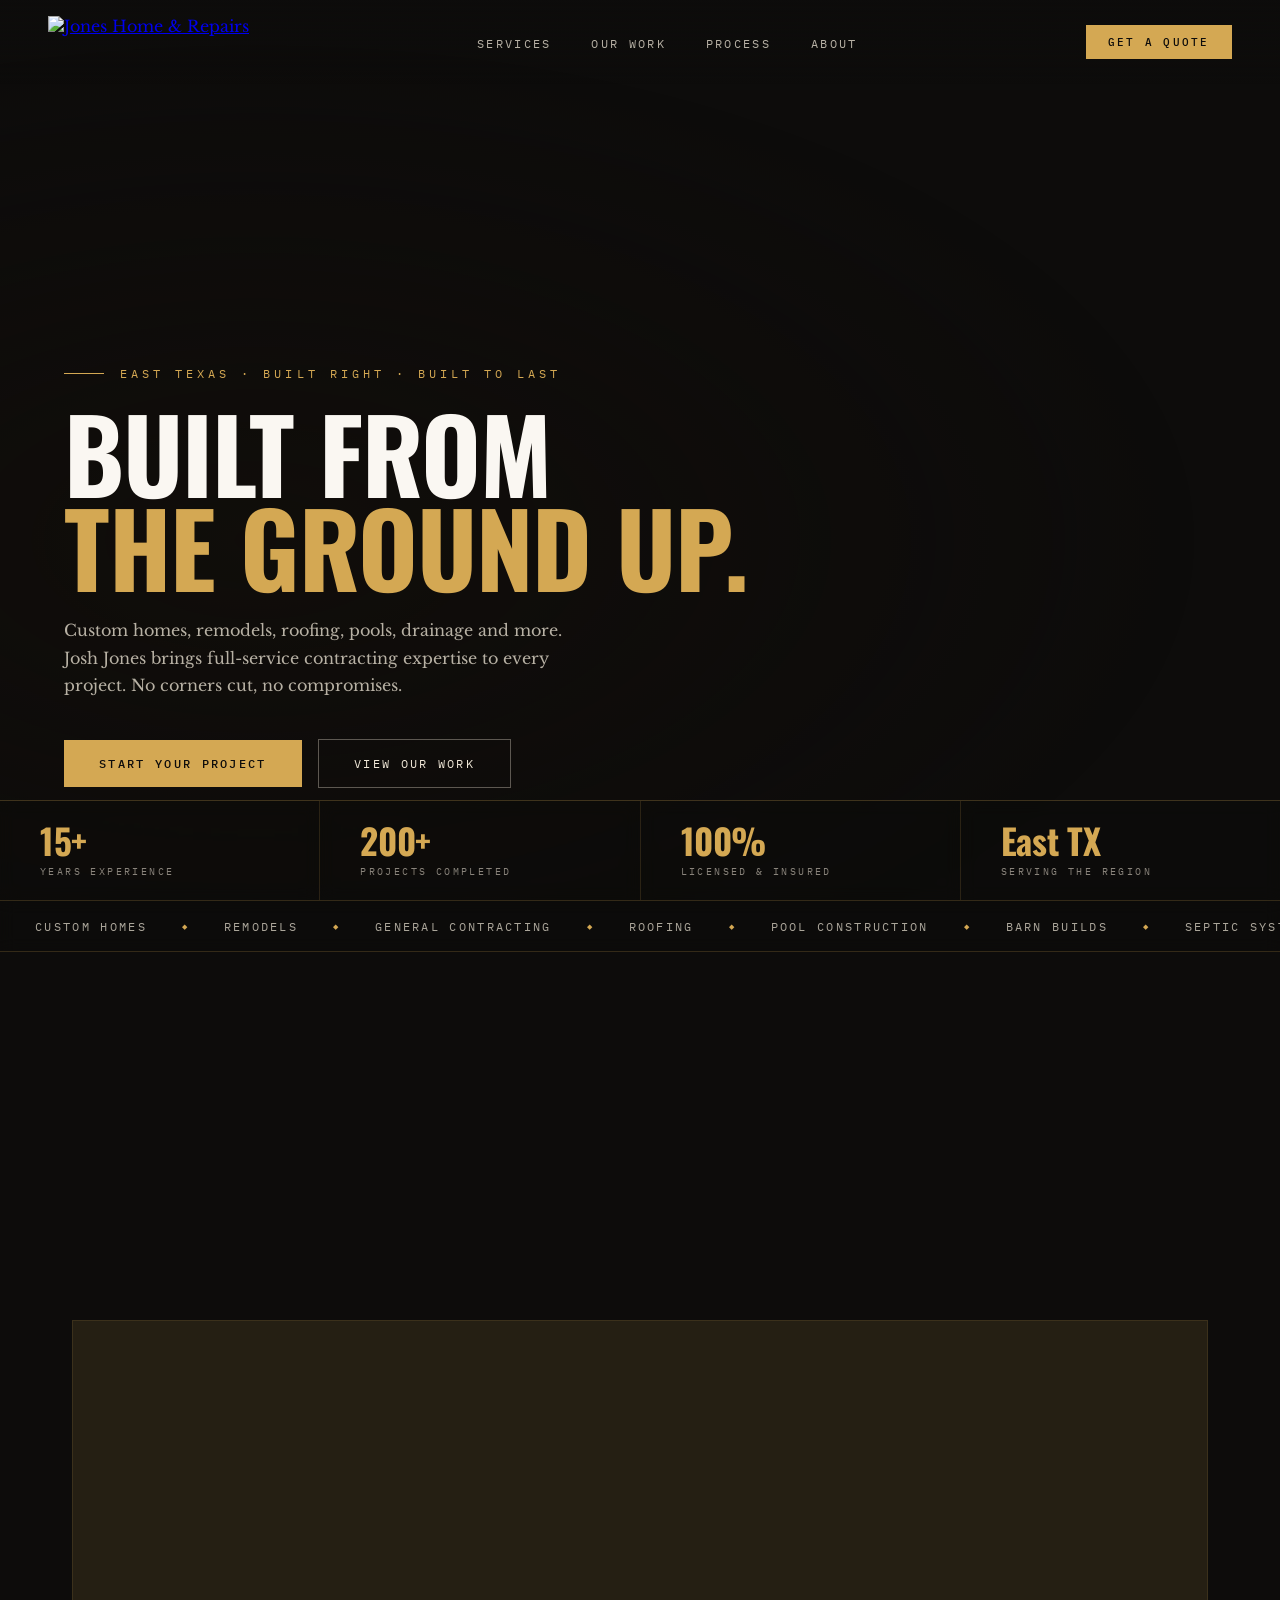
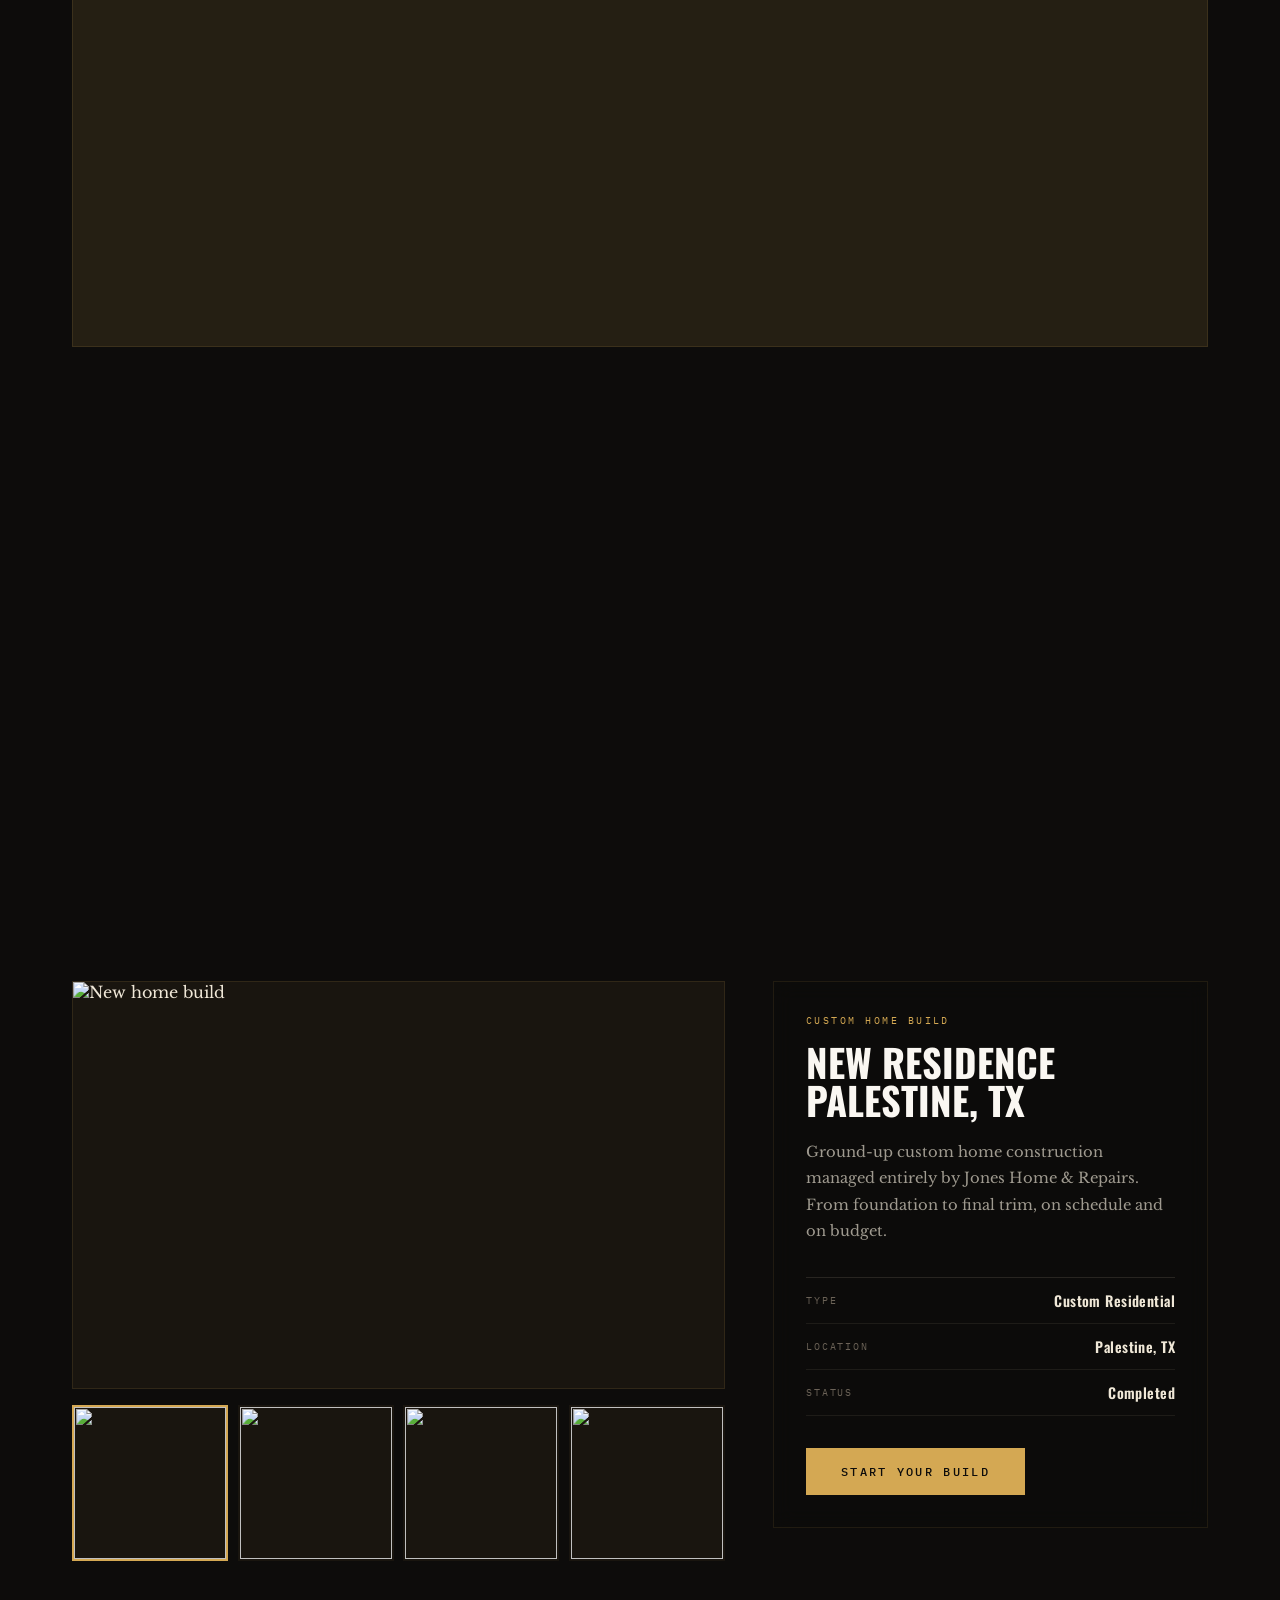
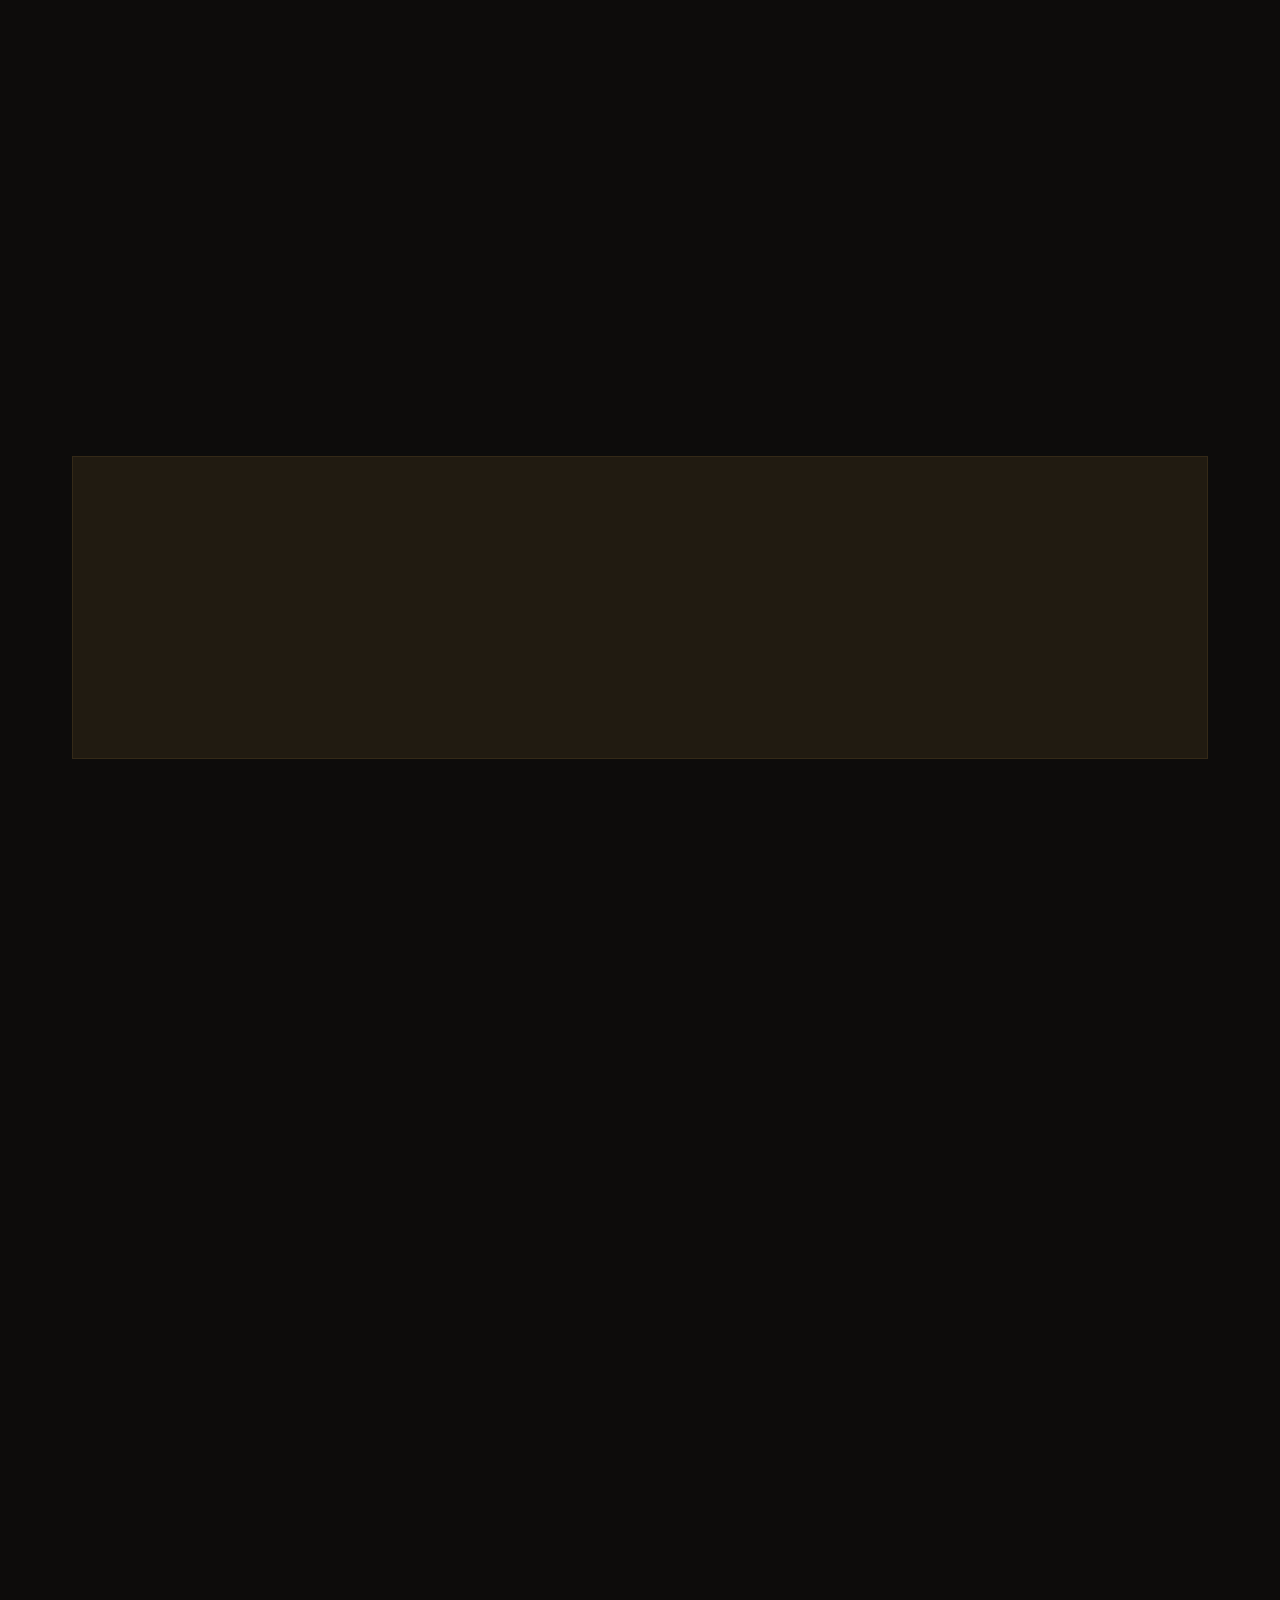
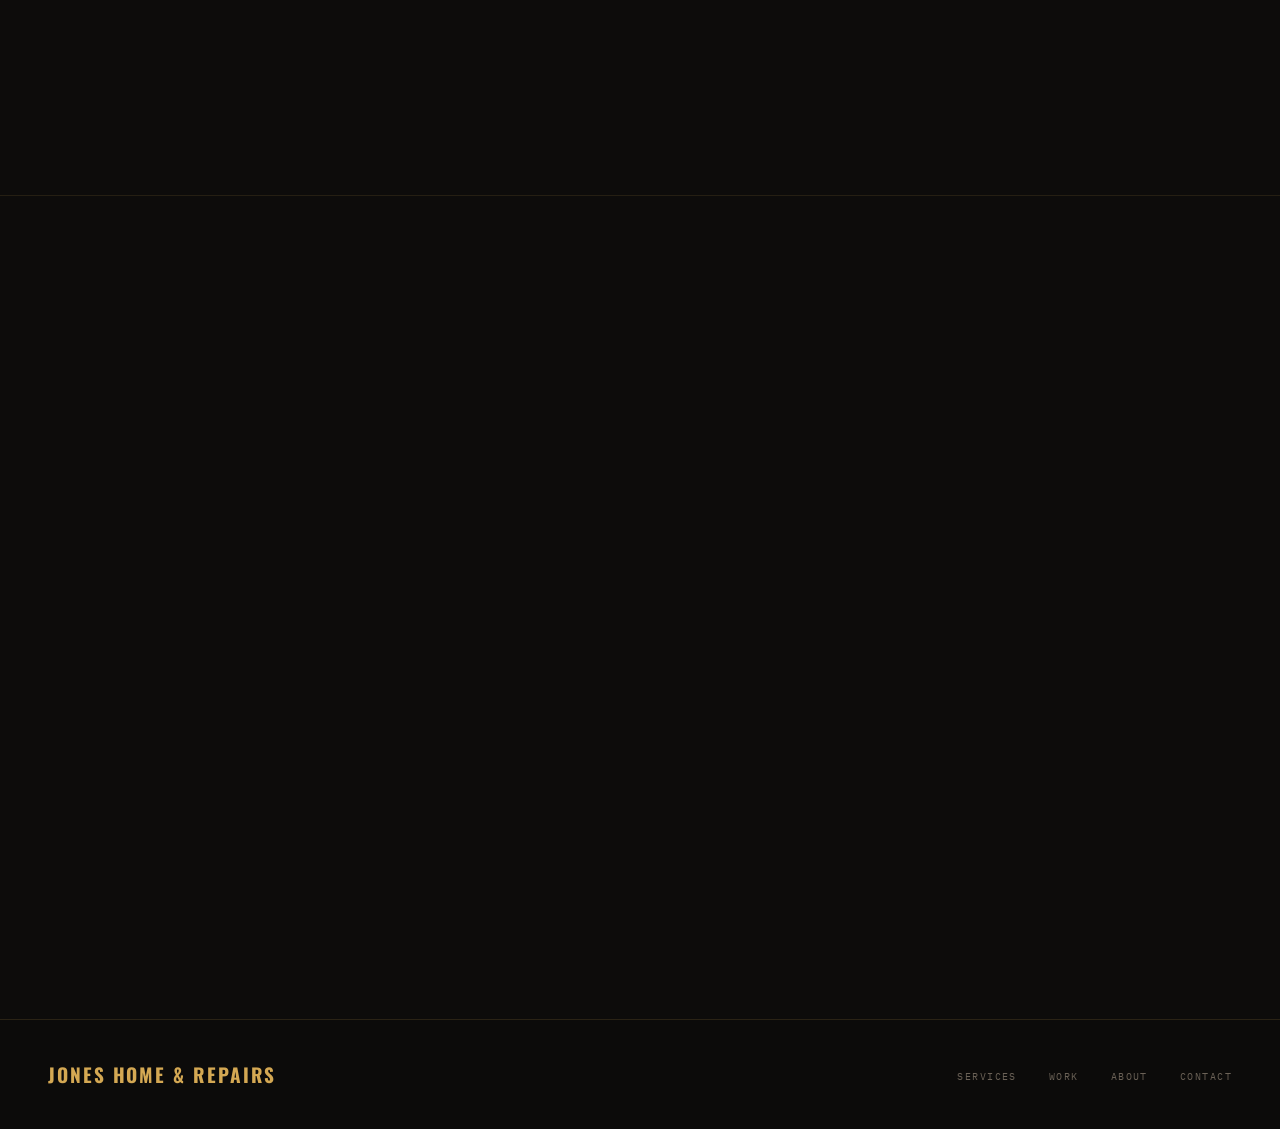
==== commit 1d7ed528: "Update index.html" ====
--- a/index.html
+++ b/index.html
@@ -3,7 +3,7 @@
 <head>
   <meta charset="UTF-8" />
   <meta name="viewport" content="width=device-width, initial-scale=1.0" />
-  <title>Jones Home & Repairs | Custom Homes · Remodels · General Contracting</title>
+  <title>Jones Home &amp; Repairs | Custom Homes · Remodels · General Contracting</title>
   <link rel="preconnect" href="https://fonts.googleapis.com" />
   <link rel="preconnect" href="https://fonts.gstatic.com" crossorigin />
   <link href="https://fonts.googleapis.com/css2?family=Oswald:wght@400;600;700&family=Libre+Baskerville:ital,wght@0,400;0,700;1,400&family=IBM+Plex+Mono:wght@400;500&display=swap" rel="stylesheet" />
@@ -16,7 +16,7 @@
 <!-- ── NAV ── -->
 <nav id="main-nav">
   <a href="#hero" class="nav-logo">
-    <img src="assets/logo.png" alt="Jones Home & Repairs" class="nav-logo-img" />
+    <img src="assets/logo.png" alt="Jones Home &amp; Repairs" class="nav-logo-img" />
   </a>
   <ul class="nav-links">
     <li><a href="#services">Services</a></li>
@@ -31,7 +31,7 @@
 </nav>
 
 <div class="mobile-menu" id="mobile-menu">
-  <button class="mobile-close" id="mobile-close">✕</button>
+  <button class="mobile-close" id="mobile-close">X</button>
   <a href="#services" class="mobile-link">Services</a>
   <a href="#projects" class="mobile-link">Our Work</a>
   <a href="#process" class="mobile-link">Process</a>
@@ -41,16 +41,13 @@
 
 <!-- ── HERO ── -->
 <section id="hero">
-  <div class="hero-image-wrapper">
-    <img src="assets/hero.jpg" alt="Jones Home and Repairs" />
-  </div>
   <div class="hero-content">
     <p class="hero-eyebrow">East Texas · Built Right · Built to Last</p>
     <h1 class="hero-h1">Built From<em>The Ground Up.</em></h1>
     <p class="hero-sub">
-      Custom homes, remodels, roofing, pools, drainage &amp; more.
-      Josh Jones brings full-service contracting expertise to every project —
-      no corners cut, no compromises.
+      Custom homes, remodels, roofing, pools, drainage and more.
+      Josh Jones brings full-service contracting expertise to every project.
+      No corners cut, no compromises.
     </p>
     <div class="hero-actions">
       <a href="#contact" class="btn-primary">Start Your Project</a>
@@ -77,8 +74,66 @@
   </div>
 </section>
 
+<!-- ── EXPERTISE CAROUSEL ── -->
+<div class="carousel-strip">
+  <div class="carousel-track">
+    <span>Custom Homes</span>
+    <span class="dot">◆</span>
+    <span>Remodels</span>
+    <span class="dot">◆</span>
+    <span>General Contracting</span>
+    <span class="dot">◆</span>
+    <span>Roofing</span>
+    <span class="dot">◆</span>
+    <span>Pool Construction</span>
+    <span class="dot">◆</span>
+    <span>Barn Builds</span>
+    <span class="dot">◆</span>
+    <span>Septic Systems</span>
+    <span class="dot">◆</span>
+    <span>Storm Drainage</span>
+    <span class="dot">◆</span>
+    <span>Water Damage Remediation</span>
+    <span class="dot">◆</span>
+    <span>Retaining Walls</span>
+    <span class="dot">◆</span>
+    <span>Site Grading</span>
+    <span class="dot">◆</span>
+    <span>Ground-Up Construction</span>
+    <span class="dot">◆</span>
+    <!-- Duplicate for seamless loop -->
+    <span>Custom Homes</span>
+    <span class="dot">◆</span>
+    <span>Remodels</span>
+    <span class="dot">◆</span>
+    <span>General Contracting</span>
+    <span class="dot">◆</span>
+    <span>Roofing</span>
+    <span class="dot">◆</span>
+    <span>Pool Construction</span>
+    <span class="dot">◆</span>
+    <span>Barn Builds</span>
+    <span class="dot">◆</span>
+    <span>Septic Systems</span>
+    <span class="dot">◆</span>
+    <span>Storm Drainage</span>
+    <span class="dot">◆</span>
+    <span>Water Damage Remediation</span>
+    <span class="dot">◆</span>
+    <span>Retaining Walls</span>
+    <span class="dot">◆</span>
+    <span>Site Grading</span>
+    <span class="dot">◆</span>
+    <span>Ground-Up Construction</span>
+    <span class="dot">◆</span>
+  </div>
+</div>
+
+<!-- ── BREAK ── -->
+<div class="section-break"></div>
+
 <!-- ── SERVICES ── -->
-<section id="services">
+<section id="services" class="panel">
   <div class="section-inner">
     <div class="services-header">
       <div>
@@ -100,7 +155,7 @@
       <div class="service-card reveal">
         <span class="service-icon">🔨</span>
         <div class="service-name">Remodels</div>
-        <p class="service-desc">Kitchen expansions, additions, full interior overhauls — existing spaces transformed.</p>
+        <p class="service-desc">Kitchen expansions, additions, full interior overhauls. Existing spaces transformed.</p>
       </div>
       <div class="service-card reveal">
         <span class="service-icon">📋</span>
@@ -130,7 +185,7 @@
       <div class="service-card reveal">
         <span class="service-icon">💧</span>
         <div class="service-name">Water Damage Remediation</div>
-        <p class="service-desc">Fast response, thorough restoration. We assess, remove, and rebuild — right.</p>
+        <p class="service-desc">Fast response, thorough restoration. We assess, remove, and rebuild right.</p>
       </div>
       <div class="service-card reveal">
         <span class="service-icon">🧱</span>
@@ -141,8 +196,11 @@
   </div>
 </section>
 
+<!-- ── BREAK ── -->
+<div class="section-break"></div>
+
 <!-- ── PROJECTS ── -->
-<section id="projects">
+<section id="projects" class="panel">
   <div class="section-inner">
     <p class="section-eyebrow reveal">Our Work</p>
     <h2 class="section-title reveal">Projects That<br>Speak for Themselves</h2>
@@ -172,7 +230,7 @@
         <div class="project-info">
           <div class="project-tag">Custom Home Build</div>
           <h3 class="project-title">New Residence<br>Palestine, TX</h3>
-          <p class="project-body">Ground-up custom home construction managed entirely by Jones Home &amp; Repairs — from foundation to final trim, on schedule and on budget.</p>
+          <p class="project-body">Ground-up custom home construction managed entirely by Jones Home &amp; Repairs. From foundation to final trim, on schedule and on budget.</p>
           <div class="project-details">
             <div class="project-detail-item">
               <span class="detail-label">Type</span>
@@ -187,7 +245,7 @@
               <span class="detail-val">Completed</span>
             </div>
           </div>
-          <a href="#contact" class="btn-primary" style="margin-top:2rem; display:inline-block;">Start Your Build</a>
+          <a href="#contact" class="btn-primary" style="margin-top:2rem;display:inline-block;">Start Your Build</a>
         </div>
       </div>
     </div>
@@ -209,7 +267,7 @@
         <div class="project-info">
           <div class="project-tag">Pool Construction</div>
           <h3 class="project-title">Custom Pool<br>East Texas</h3>
-          <p class="project-body">Full-scope pool build from excavation to finish. Grading, concrete, plumbing, and tile work — all handled in-house and built to last.</p>
+          <p class="project-body">Full-scope pool build from excavation to finish. Grading, concrete, plumbing, and tile work all handled in-house and built to last.</p>
           <div class="project-details">
             <div class="project-detail-item">
               <span class="detail-label">Type</span>
@@ -224,7 +282,7 @@
               <span class="detail-val">Completed</span>
             </div>
           </div>
-          <a href="#contact" class="btn-primary" style="margin-top:2rem; display:inline-block;">Get a Pool Quote</a>
+          <a href="#contact" class="btn-primary" style="margin-top:2rem;display:inline-block;">Get a Pool Quote</a>
         </div>
       </div>
     </div>
@@ -246,7 +304,7 @@
         <div class="project-info">
           <div class="project-tag">Barn Construction</div>
           <h3 class="project-title">Barn Build<br>East Texas</h3>
-          <p class="project-body">Solid barn construction built to spec. Quality framing, quality materials — the same attention to detail we bring to every project we take on.</p>
+          <p class="project-body">Solid barn construction built to spec. Quality framing, quality materials. The same attention to detail we bring to every project we take on.</p>
           <div class="project-details">
             <div class="project-detail-item">
               <span class="detail-label">Type</span>
@@ -261,7 +319,7 @@
               <span class="detail-val">Completed</span>
             </div>
           </div>
-          <a href="#contact" class="btn-primary" style="margin-top:2rem; display:inline-block;">Start Your Project</a>
+          <a href="#contact" class="btn-primary" style="margin-top:2rem;display:inline-block;">Start Your Project</a>
         </div>
       </div>
     </div>
@@ -283,7 +341,7 @@
         <div class="project-info">
           <div class="project-tag">Septic System</div>
           <h3 class="project-title">Septic Installation<br>East Texas</h3>
-          <p class="project-body">Complete septic system installation. Proper grading, excavation, and setup — done right so you never have to think about it again.</p>
+          <p class="project-body">Complete septic system installation. Proper grading, excavation, and setup done right so you never have to think about it again.</p>
           <div class="project-details">
             <div class="project-detail-item">
               <span class="detail-label">Type</span>
@@ -298,7 +356,7 @@
               <span class="detail-val">Completed</span>
             </div>
           </div>
-          <a href="#contact" class="btn-primary" style="margin-top:2rem; display:inline-block;">Get a Quote</a>
+          <a href="#contact" class="btn-primary" style="margin-top:2rem;display:inline-block;">Get a Quote</a>
         </div>
       </div>
     </div>
@@ -306,13 +364,16 @@
   </div>
 </section>
 
+<!-- ── BREAK ── -->
+<div class="section-break"></div>
+
 <!-- ── PROCESS ── -->
-<section id="process">
+<section id="process" class="panel">
   <div class="section-inner">
-    <div style="text-align:center; max-width:600px; margin:0 auto;">
+    <div class="process-header">
       <p class="section-eyebrow reveal" style="justify-content:center;">How It Works</p>
       <h2 class="section-title reveal">Our Process</h2>
-      <p class="about-body reveal" style="text-align:center;">We keep it simple and keep you informed every step of the way.</p>
+      <p class="about-body reveal" style="text-align:center; max-width:500px; margin: 0 auto 4rem;">We keep it simple and keep you informed every step of the way.</p>
     </div>
     <div class="process-steps">
       <div class="process-step reveal">
@@ -328,7 +389,7 @@
       <div class="process-step reveal">
         <div class="step-num">03</div>
         <div class="step-title">Build</div>
-        <p class="step-desc">Our crew gets to work. You're updated regularly. Permits, subs, inspections — all handled.</p>
+        <p class="step-desc">Our crew gets to work. You are updated regularly. Permits, subs, inspections all handled.</p>
       </div>
       <div class="process-step reveal">
         <div class="step-num">04</div>
@@ -339,32 +400,35 @@
   </div>
 </section>
 
+<!-- ── BREAK ── -->
+<div class="section-break"></div>
+
 <!-- ── ABOUT ── -->
-<section id="about">
+<section id="about" class="panel">
   <div class="section-inner">
     <div class="about-wrap">
       <div>
         <p class="section-eyebrow reveal">About Jones Home &amp; Repairs</p>
         <h2 class="section-title reveal">Built on<br>Honest Work</h2>
         <p class="about-body reveal">
-          Josh Jones started in construction doing it the right way — showing up, doing the work,
+          Josh Jones started in construction doing it the right way. Showing up, doing the work,
           and standing behind it. Today, <strong>Jones Home &amp; Repairs</strong> is a full-service
           contracting operation serving East Texas with a reputation built job by job.
         </p>
         <p class="about-body reveal">
-          Whether you're building your dream home from scratch or dealing with unexpected storm damage,
-          you'll get the same thing every time: <strong>a straight answer, a fair price, and quality
+          Whether you are building your dream home from scratch or dealing with unexpected storm damage,
+          you will get the same thing every time: <strong>a straight answer, a fair price, and quality
           you can see</strong>. Josh is on every job site, not just on the phone.
         </p>
         <p class="about-body reveal">
-          From custom homes and pools to barns, septic, and water remediation — if it's on your
-          property and needs fixing or building, we're your call.
+          From custom homes and pools to barns, septic, and water remediation. If it is on your
+          property and needs fixing or building, we are your call.
         </p>
-        <a href="#contact" class="btn-primary reveal" style="margin-top:1.5rem; display:inline-block;">Talk to Josh</a>
+        <a href="#contact" class="btn-primary reveal" style="margin-top:1.5rem;display:inline-block;">Talk to Josh</a>
       </div>
       <div class="about-image-block reveal">
         <div class="about-img-frame">
-          <img src="assets/josh.jpg" alt="Josh Jones, contractor" />
+          <img src="assets/hero.jpg" alt="Josh Jones, contractor" />
         </div>
         <div class="about-accent-box">
           Licensed<br>&amp; Insured<br>East Texas
@@ -374,14 +438,20 @@
   </div>
 </section>
 
+<!-- ── BREAK ── -->
+<div class="section-break"></div>
+
 <!-- ── CONTACT ── -->
-<section id="contact">
+<section id="contact" class="panel">
   <div class="section-inner">
     <div class="contact-wrap">
       <div>
         <p class="section-eyebrow reveal">Let's Talk</p>
         <h2 class="contact-tagline reveal">Ready to<br><em>Build Something?</em></h2>
-        <p class="about-body reveal">Every project starts with a conversation. Reach out and Josh will get back to you personally — usually same day.</p>
+        <p class="about-body reveal">
+          Every project starts with a conversation. Reach out and Josh will get back to you
+          personally, usually same day.
+        </p>
         <div class="contact-info reveal">
           <div class="contact-row">
             <div class="contact-icon">📞</div>
@@ -394,21 +464,21 @@
             <div class="contact-icon">✉️</div>
             <div>
               <div class="contact-detail-label">Email</div>
-              <div class="contact-detail-val"><a href="mailto:josh@joneshomerepairs.com">josh@joneshomerepairs.com</a></div>
+              <div class="contact-detail-val"><a href="/cdn-cgi/l/email-protection#7913160a11391316171c0a1116141c0b1c0918100b0a571a1614"><span class="__cf_email__" data-cfemail="a5cfcad6cde5cfcacbc0d6cdcac8c0d7c0d5c4ccd7d68bc6cac8">[email&#160;protected]</span></a></div>
             </div>
           </div>
           <div class="contact-row">
             <div class="contact-icon">📍</div>
             <div>
               <div class="contact-detail-label">Service Area</div>
-              <div class="contact-detail-val">Palestine, TX &amp; Surrounding East Texas</div>
+              <div class="contact-detail-val">Palestine, TX and Surrounding East Texas</div>
             </div>
           </div>
           <div class="contact-row">
             <div class="contact-icon">🕐</div>
             <div>
               <div class="contact-detail-label">Hours</div>
-              <div class="contact-detail-val">Mon – Sat, 7am – 6pm</div>
+              <div class="contact-detail-val">Mon through Sat, 7am to 6pm</div>
             </div>
           </div>
         </div>
@@ -454,9 +524,9 @@
           </div>
           <div class="form-field">
             <label for="message">Project Details</label>
-            <textarea id="message" placeholder="Tell us about your project — location, timeline, scope, anything that helps..."></textarea>
-          </div>
-          <button type="submit" class="form-submit">Send Message →</button>
+            <textarea id="message" placeholder="Tell us about your project. Location, timeline, scope, anything that helps."></textarea>
+          </div>
+          <button type="submit" class="form-submit">Send Message</button>
         </form>
       </div>
     </div>
@@ -470,11 +540,4 @@
     <li><a href="#services">Services</a></li>
     <li><a href="#projects">Work</a></li>
     <li><a href="#about">About</a></li>
-    <li><a href="#contact">Contact</a></li>
-  </ul>
-  <p class="footer-copy">© 2025 Jones Home &amp; Repairs · Palestine, TX</p>
-</footer>
-
-<script src="script.js"></script>
-</body>
-</html>
+    <li><a href="#contact">Contact</a></li
--- a/style.css
+++ b/style.css
@@ -1,19 +1,22 @@
 /* ============================================================
-   JONES HOME & REPAIRS — jones-style.css
+   JONES HOME & REPAIRS — style.css
    ============================================================ */
 
 *, *::before, *::after { margin: 0; padding: 0; box-sizing: border-box; }
 
 :root {
-  --black:   #0d0c0b;
-  --charcoal:#1c1a17;
-  --brown:   #2e2318;
-  --tan:     #b8965a;
-  --gold:    #d4a853;
-  --cream:   #f0e8d8;
-  --white:   #faf7f2;
-  --rust:    #8b3a1f;
-  --stone:   #6b6257;
+  --black:      #0d0c0b;
+  --charcoal:   #1c1a17;
+  --brown:      #2e2318;
+  --tan:        #b8965a;
+  --gold:       #d4a853;
+  --gold-dim:   rgba(212,168,83,0.15);
+  --cream:      #f0e8d8;
+  --white:      #faf7f2;
+  --rust:       #8b3a1f;
+  --stone:      #6b6257;
+  --glass:      rgba(13,12,11,0.45);
+  --glass-dark: rgba(13,12,11,0.72);
   --font-display: 'Oswald', sans-serif;
   --font-body:    'Libre Baskerville', serif;
   --font-mono:    'IBM Plex Mono', monospace;
@@ -34,20 +37,16 @@
   inset: 0;
   z-index: -2;
   background:
-    radial-gradient(ellipse at 20% 50%, rgba(46,35,24,0.9) 0%, transparent 60%),
-    radial-gradient(ellipse at 80% 20%, rgba(139,58,31,0.15) 0%, transparent 50%),
-    url('assets/hero.jpg') center/cover no-repeat;
+    url('assets/bg.jpg') center/cover no-repeat;
   background-attachment: fixed;
-  filter: brightness(0.35);
-}
-
-/* Grain overlay */
+  filter: brightness(0.4);
+}
+
 .fixed-bg::after {
   content: '';
   position: absolute;
   inset: 0;
-  background-image: url("data:image/svg+xml,%3Csvg viewBox='0 0 256 256' xmlns='http://www.w3.org/2000/svg'%3E%3Cfilter id='noise'%3E%3CfeTurbulence type='fractalNoise' baseFrequency='0.9' numOctaves='4' stitchTiles='stitch'/%3E%3C/filter%3E%3Crect width='100%25' height='100%25' filter='url(%23noise)' opacity='0.04'/%3E%3C/svg%3E");
-  opacity: 0.4;
+  background: radial-gradient(ellipse at 20% 60%, rgba(46,35,24,0.6) 0%, transparent 65%);
   pointer-events: none;
 }
 
@@ -59,36 +58,23 @@
   display: flex;
   align-items: center;
   justify-content: space-between;
-  padding: 1.2rem 3rem;
-  background: linear-gradient(to bottom, rgba(13,12,11,0.95), transparent);
+  padding: 1rem 3rem;
+  background: linear-gradient(to bottom, rgba(13,12,11,0.9), transparent);
   transition: background 0.3s;
 }
 
 nav.scrolled {
-  background: rgba(13,12,11,0.97);
-  border-bottom: 1px solid rgba(184,150,90,0.2);
-}
-
-.nav-logo {
-  font-family: var(--font-display);
-  font-size: 1.4rem;
-  font-weight: 700;
-  letter-spacing: 0.1em;
-  color: var(--gold);
-  text-decoration: none;
-  text-transform: uppercase;
-  line-height: 1.1;
-}
-
-.nav-logo span {
+  background: rgba(13,12,11,0.88);
+  backdrop-filter: blur(12px);
+  -webkit-backdrop-filter: blur(12px);
+  border-bottom: 1px solid rgba(212,168,83,0.18);
+}
+
+.nav-logo-img {
+  height: 52px;
+  width: auto;
   display: block;
-  font-size: 0.55rem;
-  font-family: var(--font-mono);
-  letter-spacing: 0.3em;
-  color: var(--stone);
-  font-weight: 400;
-  text-transform: uppercase;
-  margin-top: 2px;
+  object-fit: contain;
 }
 
 .nav-links {
@@ -125,7 +111,6 @@
 
 .nav-cta:hover { background: var(--tan); transform: translateY(-1px); }
 
-/* Hamburger */
 .hamburger {
   display: none;
   flex-direction: column;
@@ -148,7 +133,8 @@
   display: none;
   position: fixed;
   top: 0; left: 0; right: 0; bottom: 0;
-  background: rgba(13,12,11,0.98);
+  background: rgba(13,12,11,0.96);
+  backdrop-filter: blur(16px);
   z-index: 99;
   flex-direction: column;
   align-items: center;
@@ -160,7 +146,7 @@
 
 .mobile-menu a {
   font-family: var(--font-display);
-  font-size: 2rem;
+  font-size: 2.2rem;
   letter-spacing: 0.1em;
   text-transform: uppercase;
   color: var(--cream);
@@ -173,12 +159,13 @@
 .mobile-close {
   position: absolute;
   top: 1.5rem; right: 2rem;
-  font-size: 2rem;
+  font-size: 1.8rem;
   color: var(--gold);
   cursor: pointer;
   background: none;
   border: none;
   font-family: var(--font-display);
+  font-weight: 700;
 }
 
 /* ── HERO ──────────────────────────────────────────── */
@@ -213,9 +200,9 @@
   inset: 0;
   background: linear-gradient(
     to top,
-    rgba(13,12,11,0.97) 0%,
-    rgba(13,12,11,0.6) 40%,
-    rgba(13,12,11,0.2) 100%
+    rgba(13,12,11,0.95) 0%,
+    rgba(13,12,11,0.45) 45%,
+    rgba(13,12,11,0.1) 100%
   );
 }
 
@@ -235,6 +222,7 @@
   display: flex;
   align-items: center;
   gap: 1rem;
+  animation: fadeUp 0.7s ease 0.2s both;
 }
 
 .hero-eyebrow::before {
@@ -254,6 +242,7 @@
   text-transform: uppercase;
   color: var(--white);
   margin-bottom: 1.5rem;
+  animation: fadeUp 0.7s ease 0.4s both;
 }
 
 .hero-h1 em {
@@ -265,9 +254,10 @@
 .hero-sub {
   font-size: 1rem;
   line-height: 1.7;
-  color: rgba(240,232,216,0.7);
+  color: rgba(240,232,216,0.75);
   max-width: 520px;
   margin-bottom: 2.5rem;
+  animation: fadeUp 0.7s ease 0.6s both;
 }
 
 .hero-actions {
@@ -275,6 +265,7 @@
   gap: 1rem;
   flex-wrap: wrap;
   align-items: center;
+  animation: fadeUp 0.7s ease 0.8s both;
 }
 
 .btn-primary {
@@ -299,7 +290,7 @@
   letter-spacing: 0.2em;
   text-transform: uppercase;
   color: var(--cream);
-  border: 1px solid rgba(240,232,216,0.3);
+  border: 1px solid rgba(240,232,216,0.35);
   padding: 1rem 2.2rem;
   text-decoration: none;
   transition: all 0.2s;
@@ -308,46 +299,105 @@
 
 .btn-ghost:hover { border-color: var(--gold); color: var(--gold); }
 
-/* Hero stats bar */
+/* ── HERO STATS BAR ────────────────────────────────── */
 .hero-stats {
   position: absolute;
   bottom: 0; left: 0; right: 0;
   display: flex;
-  border-top: 1px solid rgba(184,150,90,0.2);
+  border-top: 1px solid rgba(212,168,83,0.25);
 }
 
 .hero-stat {
   flex: 1;
-  padding: 1.5rem 3rem;
-  border-right: 1px solid rgba(184,150,90,0.2);
-  background: rgba(13,12,11,0.6);
-  backdrop-filter: blur(10px);
+  padding: 1.4rem 2.5rem;
+  border-right: 1px solid rgba(212,168,83,0.15);
+  background: transparent;
+  position: relative;
+}
+
+.hero-stat::before {
+  content: '';
+  position: absolute;
+  inset: 0;
+  background: rgba(13,12,11,0.35);
+  backdrop-filter: blur(8px);
+  -webkit-backdrop-filter: blur(8px);
+  z-index: -1;
 }
 
 .hero-stat:last-child { border-right: none; }
 
 .hero-stat-num {
   font-family: var(--font-display);
-  font-size: 2rem;
+  font-size: 2.2rem;
   font-weight: 700;
   color: var(--gold);
   line-height: 1;
+  letter-spacing: -0.01em;
 }
 
 .hero-stat-label {
   font-family: var(--font-mono);
-  font-size: 0.62rem;
-  letter-spacing: 0.2em;
-  text-transform: uppercase;
-  color: var(--stone);
+  font-size: 0.6rem;
+  letter-spacing: 0.25em;
+  text-transform: uppercase;
+  color: rgba(240,232,216,0.55);
   margin-top: 0.4rem;
 }
 
-/* ── SECTION BASE ──────────────────────────────────── */
-section {
+/* ── CAROUSEL STRIP ────────────────────────────────── */
+.carousel-strip {
   position: relative;
   z-index: 1;
-}
+  overflow: hidden;
+  border-top: 1px solid rgba(212,168,83,0.2);
+  border-bottom: 1px solid rgba(212,168,83,0.2);
+  background: rgba(13,12,11,0.3);
+  backdrop-filter: blur(8px);
+  -webkit-backdrop-filter: blur(8px);
+  padding: 0;
+}
+
+.carousel-track {
+  display: flex;
+  align-items: center;
+  gap: 0;
+  white-space: nowrap;
+  animation: marquee 35s linear infinite;
+  width: max-content;
+  padding: 1.1rem 0;
+}
+
+.carousel-track span {
+  font-family: var(--font-mono);
+  font-size: 0.72rem;
+  letter-spacing: 0.2em;
+  text-transform: uppercase;
+  color: var(--cream);
+  opacity: 0.7;
+  padding: 0 2.2rem;
+  display: inline-block;
+}
+
+.carousel-track .dot {
+  color: var(--gold);
+  font-size: 0.45rem;
+  opacity: 1;
+  padding: 0;
+  vertical-align: middle;
+}
+
+@keyframes marquee {
+  0%   { transform: translateX(0); }
+  100% { transform: translateX(-50%); }
+}
+
+.carousel-strip:hover .carousel-track {
+  animation-play-state: paused;
+}
+
+/* ── SECTION BASE ──────────────────────────────────── */
+section { position: relative; z-index: 1; }
 
 .section-inner {
   max-width: 1200px;
@@ -388,8 +438,7 @@
 /* ── SERVICES ──────────────────────────────────────── */
 #services {
   padding: 8rem 0;
-  background: rgba(13,12,11,0.85);
-  backdrop-filter: blur(4px);
+  background: transparent;
 }
 
 .services-header {
@@ -397,14 +446,13 @@
   grid-template-columns: 1fr 1fr;
   gap: 4rem;
   align-items: end;
-  margin-bottom: 5rem;
+  margin-bottom: 4rem;
 }
 
 .services-desc {
   font-size: 1rem;
   line-height: 1.8;
   color: rgba(240,232,216,0.65);
-  padding-top: 1rem;
   align-self: end;
 }
 
@@ -412,15 +460,16 @@
   display: grid;
   grid-template-columns: repeat(3, 1fr);
   gap: 1px;
-  background: rgba(184,150,90,0.15);
-  border: 1px solid rgba(184,150,90,0.15);
+  background: rgba(212,168,83,0.12);
+  border: 1px solid rgba(212,168,83,0.12);
 }
 
 .service-card {
-  background: var(--charcoal);
-  padding: 2.5rem;
-  transition: background 0.25s;
-  cursor: default;
+  background: rgba(13,12,11,0.38);
+  backdrop-filter: blur(10px);
+  -webkit-backdrop-filter: blur(10px);
+  padding: 2.2rem;
+  transition: background 0.3s;
   position: relative;
   overflow: hidden;
 }
@@ -431,222 +480,268 @@
   bottom: 0; left: 0;
   width: 0; height: 2px;
   background: var(--gold);
-  transition: width 0.3s ease;
-}
-
-.service-card:hover { background: rgba(46,35,24,0.8); }
+  transition: width 0.35s ease;
+}
+
+.service-card:hover {
+  background: rgba(46,35,24,0.55);
+}
+
 .service-card:hover::before { width: 100%; }
 
-.service-icon {
-  font-size: 1.8rem;
-  margin-bottom: 1.2rem;
-  display: block;
-}
+.service-icon { font-size: 1.6rem; margin-bottom: 1rem; display: block; }
 
 .service-name {
   font-family: var(--font-display);
-  font-size: 1.2rem;
+  font-size: 1.1rem;
   font-weight: 600;
   text-transform: uppercase;
   letter-spacing: 0.05em;
   color: var(--white);
-  margin-bottom: 0.8rem;
+  margin-bottom: 0.6rem;
 }
 
 .service-desc {
-  font-size: 0.88rem;
+  font-size: 0.85rem;
   line-height: 1.7;
-  color: rgba(240,232,216,0.55);
-}
-
-/* ── FEATURED PROJECT ──────────────────────────────── */
-#project {
+  color: rgba(240,232,216,0.5);
+}
+
+/* ── PROJECTS ──────────────────────────────────────── */
+#projects {
   padding: 8rem 0;
-}
-
-.project-wrap {
+  background: transparent;
+}
+
+.projects-intro {
+  font-size: 1rem;
+  line-height: 1.8;
+  color: rgba(240,232,216,0.6);
+  max-width: 600px;
+  margin-bottom: 3rem;
+}
+
+.project-tabs {
+  display: flex;
+  gap: 0;
+  margin-bottom: 3rem;
+  border: 1px solid rgba(212,168,83,0.2);
+  overflow-x: auto;
+  -webkit-overflow-scrolling: touch;
+}
+
+.tab-btn {
+  font-family: var(--font-mono);
+  font-size: 0.7rem;
+  letter-spacing: 0.2em;
+  text-transform: uppercase;
+  color: var(--stone);
+  background: rgba(13,12,11,0.35);
+  backdrop-filter: blur(8px);
+  -webkit-backdrop-filter: blur(8px);
+  border: none;
+  padding: 1rem 2rem;
+  cursor: pointer;
+  transition: all 0.2s;
+  flex: 1;
+  white-space: nowrap;
+  border-right: 1px solid rgba(212,168,83,0.15);
+}
+
+.tab-btn:last-child { border-right: none; }
+.tab-btn:hover { color: var(--cream); background: rgba(46,35,24,0.5); }
+.tab-btn.active { color: var(--black); background: var(--gold); }
+
+.project-panel { display: none; }
+.project-panel.active { display: block; }
+
+.project-layout {
   display: grid;
-  grid-template-columns: 1fr 1fr;
-  gap: 5rem;
+  grid-template-columns: 3fr 2fr;
+  gap: 3rem;
+  align-items: start;
+}
+
+.project-gallery { display: flex; flex-direction: column; gap: 1rem; }
+
+.gallery-main {
+  width: 100%;
+  aspect-ratio: 16/10;
+  overflow: hidden;
+  background: rgba(46,35,24,0.4);
+  border: 1px solid rgba(212,168,83,0.12);
+}
+
+.gallery-main img {
+  width: 100%;
+  height: 100%;
+  object-fit: cover;
+  display: block;
+  transition: opacity 0.25s ease;
+}
+
+.gallery-thumbs {
+  display: grid;
+  grid-template-columns: repeat(4, 1fr);
+  gap: 0.6rem;
+}
+
+.thumb {
+  aspect-ratio: 1/1;
+  overflow: hidden;
+  cursor: pointer;
+  border: 2px solid transparent;
+  transition: border-color 0.2s;
+  background: rgba(46,35,24,0.4);
+}
+
+.thumb img {
+  width: 100%;
+  height: 100%;
+  object-fit: cover;
+  display: block;
+  transition: transform 0.3s ease;
+}
+
+.thumb:hover img { transform: scale(1.06); }
+.thumb.active { border-color: var(--gold); }
+
+.project-info {
+  padding-top: 0.5rem;
+  background: rgba(13,12,11,0.35);
+  backdrop-filter: blur(10px);
+  -webkit-backdrop-filter: blur(10px);
+  border: 1px solid rgba(212,168,83,0.1);
+  padding: 2rem;
+}
+
+.project-tag {
+  font-family: var(--font-mono);
+  font-size: 0.62rem;
+  letter-spacing: 0.25em;
+  text-transform: uppercase;
+  color: var(--gold);
+  margin-bottom: 1rem;
+}
+
+.project-title {
+  font-family: var(--font-display);
+  font-size: clamp(1.8rem, 3vw, 2.5rem);
+  font-weight: 700;
+  text-transform: uppercase;
+  line-height: 1;
+  color: var(--white);
+  margin-bottom: 1.2rem;
+}
+
+.project-body {
+  font-size: 0.92rem;
+  line-height: 1.8;
+  color: rgba(240,232,216,0.65);
+  margin-bottom: 2rem;
+}
+
+.project-details {
+  border-top: 1px solid rgba(107,98,87,0.3);
+}
+
+.project-detail-item {
+  display: flex;
+  justify-content: space-between;
   align-items: center;
-}
-
-.project-label {
-  font-family: var(--font-mono);
-  font-size: 0.62rem;
-  letter-spacing: 0.3em;
-  text-transform: uppercase;
-  color: var(--stone);
-  margin-bottom: 2rem;
-  padding-bottom: 2rem;
-  border-bottom: 1px solid rgba(107,98,87,0.3);
-}
-
-.project-specs {
-  display: grid;
-  grid-template-columns: 1fr 1fr;
-  gap: 1.5rem;
-  margin-top: 2.5rem;
-}
-
-.spec-item {
-  padding: 1.2rem;
-  background: rgba(46,35,24,0.4);
-  border: 1px solid rgba(184,150,90,0.12);
-}
-
-.spec-label {
+  padding: 0.75rem 0;
+  border-bottom: 1px solid rgba(107,98,87,0.2);
+}
+
+.detail-label {
   font-family: var(--font-mono);
   font-size: 0.6rem;
   letter-spacing: 0.2em;
   text-transform: uppercase;
   color: var(--stone);
-  margin-bottom: 0.4rem;
-}
-
-.spec-value {
-  font-family: var(--font-display);
-  font-size: 1.1rem;
+}
+
+.detail-val {
+  font-family: var(--font-display);
+  font-size: 0.9rem;
   font-weight: 600;
-  color: var(--gold);
-}
-
-.project-visual {
-  position: relative;
-}
-
-.project-blueprint {
-  width: 100%;
-  aspect-ratio: 4/3;
-  background: rgba(28,26,23,0.9);
-  border: 1px solid rgba(184,150,90,0.2);
-  display: flex;
-  align-items: center;
-  justify-content: center;
-  overflow: hidden;
-  position: relative;
-}
-
-.project-blueprint::before {
-  content: '';
-  position: absolute;
-  inset: 0;
-  background-image:
-    linear-gradient(rgba(184,150,90,0.06) 1px, transparent 1px),
-    linear-gradient(90deg, rgba(184,150,90,0.06) 1px, transparent 1px);
-  background-size: 30px 30px;
-}
-
-.blueprint-text {
-  font-family: var(--font-mono);
-  font-size: 0.7rem;
-  color: var(--gold);
-  opacity: 0.6;
-  letter-spacing: 0.2em;
-  text-transform: uppercase;
-  text-align: center;
-  line-height: 2;
-}
-
-.blueprint-svg {
-  position: absolute;
-  inset: 20px;
-  opacity: 0.35;
-}
-
-.project-badge {
-  position: absolute;
-  top: -1rem;
-  right: -1rem;
-  width: 90px;
-  height: 90px;
-  background: var(--rust);
-  display: flex;
-  flex-direction: column;
-  align-items: center;
-  justify-content: center;
-  font-family: var(--font-display);
-  text-transform: uppercase;
-  letter-spacing: 0.05em;
-  line-height: 1.2;
-  font-size: 0.7rem;
-  font-weight: 600;
-  color: var(--white);
-  text-align: center;
-  clip-path: polygon(50% 0%, 100% 25%, 100% 75%, 50% 100%, 0% 75%, 0% 25%);
+  color: var(--cream);
+  letter-spacing: 0.03em;
 }
 
 /* ── PROCESS ───────────────────────────────────────── */
 #process {
   padding: 8rem 0;
-  background: rgba(13,12,11,0.85);
-  backdrop-filter: blur(4px);
-}
+  background: transparent;
+}
+
+.process-header { text-align: center; }
 
 .process-steps {
   display: grid;
   grid-template-columns: repeat(4, 1fr);
-  gap: 0;
+  gap: 1px;
   margin-top: 4rem;
+  background: rgba(212,168,83,0.1);
+  border: 1px solid rgba(212,168,83,0.1);
   position: relative;
 }
 
-.process-steps::before {
+.process-step {
+  padding: 3rem 2rem;
+  text-align: center;
+  background: rgba(13,12,11,0.35);
+  backdrop-filter: blur(10px);
+  -webkit-backdrop-filter: blur(10px);
+  position: relative;
+  transition: background 0.3s;
+}
+
+.process-step:hover {
+  background: rgba(46,35,24,0.5);
+}
+
+/* Gold top accent bar on hover */
+.process-step::before {
   content: '';
   position: absolute;
-  top: 2.5rem;
-  left: 10%;
-  right: 10%;
-  height: 1px;
-  background: linear-gradient(to right, transparent, var(--gold), var(--gold), transparent);
-  opacity: 0.3;
-}
-
-.process-step {
-  padding: 0 2rem;
-  text-align: center;
-}
+  top: 0; left: 0; right: 0;
+  height: 2px;
+  background: var(--gold);
+  transform: scaleX(0);
+  transition: transform 0.3s ease;
+}
+
+.process-step:hover::before { transform: scaleX(1); }
 
 .step-num {
   font-family: var(--font-display);
-  font-size: 0.7rem;
+  font-size: 3rem;
   font-weight: 700;
-  letter-spacing: 0.2em;
+  color: rgba(212,168,83,0.15);
+  line-height: 1;
+  margin-bottom: 1.2rem;
+  display: block;
+}
+
+.step-title {
+  font-family: var(--font-display);
+  font-size: 1.1rem;
+  font-weight: 600;
+  text-transform: uppercase;
+  letter-spacing: 0.07em;
   color: var(--gold);
-  text-transform: uppercase;
-  width: 50px;
-  height: 50px;
-  border: 1px solid rgba(184,150,90,0.4);
-  border-radius: 50%;
-  display: flex;
-  align-items: center;
-  justify-content: center;
-  margin: 0 auto 2rem;
-  background: var(--charcoal);
-  position: relative;
-  z-index: 1;
-}
-
-.step-title {
-  font-family: var(--font-display);
-  font-size: 1rem;
-  font-weight: 600;
-  text-transform: uppercase;
-  letter-spacing: 0.05em;
-  color: var(--white);
-  margin-bottom: 0.8rem;
+  margin-bottom: 1rem;
 }
 
 .step-desc {
   font-size: 0.85rem;
-  line-height: 1.7;
-  color: rgba(240,232,216,0.5);
+  line-height: 1.75;
+  color: rgba(240,232,216,0.55);
 }
 
 /* ── ABOUT ─────────────────────────────────────────── */
-#about {
-  padding: 8rem 0;
-}
+#about { padding: 8rem 0; background: transparent; }
 
 .about-wrap {
   display: grid;
@@ -664,15 +759,13 @@
 
 .about-body strong { color: var(--gold); font-weight: 700; }
 
-.about-image-block {
-  position: relative;
-}
+.about-image-block { position: relative; }
 
 .about-img-frame {
   width: 100%;
   aspect-ratio: 3/4;
   background: var(--brown);
-  border: 1px solid rgba(184,150,90,0.2);
+  border: 1px solid rgba(212,168,83,0.2);
   overflow: hidden;
   position: relative;
 }
@@ -681,15 +774,14 @@
   width: 100%;
   height: 100%;
   object-fit: cover;
-  filter: grayscale(30%) brightness(0.7);
-  mix-blend-mode: luminosity;
+  filter: grayscale(20%) brightness(0.75);
 }
 
 .about-img-frame::after {
   content: '';
   position: absolute;
   inset: 0;
-  background: linear-gradient(to top, rgba(212,168,83,0.15), transparent 60%);
+  background: linear-gradient(to top, rgba(212,168,83,0.12), transparent 60%);
 }
 
 .about-accent-box {
@@ -710,9 +802,8 @@
 /* ── CONTACT ───────────────────────────────────────── */
 #contact {
   padding: 8rem 0;
-  background: rgba(13,12,11,0.9);
-  backdrop-filter: blur(6px);
-  border-top: 1px solid rgba(184,150,90,0.15);
+  background: transparent;
+  border-top: 1px solid rgba(212,168,83,0.12);
 }
 
 .contact-wrap {
@@ -732,11 +823,7 @@
   margin-bottom: 2rem;
 }
 
-.contact-tagline em {
-  color: var(--gold);
-  font-style: normal;
-  display: block;
-}
+.contact-tagline em { color: var(--gold); font-style: normal; display: block; }
 
 .contact-info { margin-top: 3rem; }
 
@@ -744,18 +831,12 @@
   display: flex;
   gap: 1.5rem;
   align-items: flex-start;
-  padding: 1.2rem 0;
-  border-bottom: 1px solid rgba(107,98,87,0.25);
-}
-
-.contact-row:first-child { border-top: 1px solid rgba(107,98,87,0.25); }
-
-.contact-icon {
-  font-size: 1rem;
-  color: var(--gold);
-  flex-shrink: 0;
-  margin-top: 2px;
-}
+  padding: 1.1rem 0;
+  border-bottom: 1px solid rgba(107,98,87,0.2);
+}
+
+.contact-row:first-child { border-top: 1px solid rgba(107,98,87,0.2); }
+.contact-icon { font-size: 1rem; color: var(--gold); flex-shrink: 0; margin-top: 2px; }
 
 .contact-detail-label {
   font-family: var(--font-mono);
@@ -766,37 +847,13 @@
   margin-bottom: 0.3rem;
 }
 
-.contact-detail-val {
-  font-size: 0.95rem;
-  color: var(--cream);
-}
-
-.contact-detail-val a {
-  color: var(--cream);
-  text-decoration: none;
-  transition: color 0.2s;
-}
-
+.contact-detail-val { font-size: 0.95rem; color: var(--cream); }
+.contact-detail-val a { color: var(--cream); text-decoration: none; transition: color 0.2s; }
 .contact-detail-val a:hover { color: var(--gold); }
 
-/* Form */
-.contact-form {
-  display: flex;
-  flex-direction: column;
-  gap: 1.2rem;
-}
-
-.form-row {
-  display: grid;
-  grid-template-columns: 1fr 1fr;
-  gap: 1.2rem;
-}
-
-.form-field {
-  display: flex;
-  flex-direction: column;
-  gap: 0.5rem;
-}
+.contact-form { display: flex; flex-direction: column; gap: 1.2rem; }
+.form-row { display: grid; grid-template-columns: 1fr 1fr; gap: 1.2rem; }
+.form-field { display: flex; flex-direction: column; gap: 0.5rem; }
 
 .form-field label {
   font-family: var(--font-mono);
@@ -809,7 +866,9 @@
 .form-field input,
 .form-field select,
 .form-field textarea {
-  background: rgba(46,35,24,0.5);
+  background: rgba(13,12,11,0.45);
+  backdrop-filter: blur(6px);
+  -webkit-backdrop-filter: blur(6px);
   border: 1px solid rgba(107,98,87,0.4);
   color: var(--cream);
   font-family: var(--font-body);
@@ -831,24 +890,19 @@
 
 .form-field input:focus,
 .form-field select:focus,
-.form-field textarea:focus {
-  border-color: var(--gold);
-}
+.form-field textarea:focus { border-color: var(--gold); }
 
 .form-field textarea { resize: vertical; min-height: 130px; }
 
 .form-field input::placeholder,
-.form-field textarea::placeholder {
-  color: rgba(107,98,87,0.6);
-  font-size: 0.85rem;
-}
+.form-field textarea::placeholder { color: rgba(107,98,87,0.55); font-size: 0.85rem; }
 
 .form-field option { background: var(--charcoal); }
 
 .form-submit {
   font-family: var(--font-mono);
   font-size: 0.72rem;
-  letter-spacing: 0.2em;
+  letter-spacing: 0.25em;
   text-transform: uppercase;
   color: var(--black);
   background: var(--gold);
@@ -865,14 +919,18 @@
 
 /* ── FOOTER ────────────────────────────────────────── */
 footer {
-  background: var(--black);
-  border-top: 1px solid rgba(184,150,90,0.15);
-  padding: 3rem;
+  background: rgba(13,12,11,0.85);
+  backdrop-filter: blur(10px);
+  -webkit-backdrop-filter: blur(10px);
+  border-top: 1px solid rgba(212,168,83,0.15);
+  padding: 2.5rem 3rem;
   display: flex;
   align-items: center;
   justify-content: space-between;
   flex-wrap: wrap;
   gap: 1.5rem;
+  position: relative;
+  z-index: 1;
 }
 
 .footer-logo {
@@ -886,21 +944,17 @@
 
 .footer-copy {
   font-family: var(--font-mono);
-  font-size: 0.62rem;
+  font-size: 0.6rem;
   letter-spacing: 0.15em;
   color: var(--stone);
   text-transform: uppercase;
 }
 
-.footer-links {
-  display: flex;
-  gap: 2rem;
-  list-style: none;
-}
+.footer-links { display: flex; gap: 2rem; list-style: none; }
 
 .footer-links a {
   font-family: var(--font-mono);
-  font-size: 0.62rem;
+  font-size: 0.6rem;
   letter-spacing: 0.15em;
   text-transform: uppercase;
   color: var(--stone);
@@ -912,83 +966,52 @@
 
 /* ── ANIMATIONS ────────────────────────────────────── */
 @keyframes fadeUp {
-  from { opacity: 0; transform: translateY(30px); }
+  from { opacity: 0; transform: translateY(28px); }
   to   { opacity: 1; transform: translateY(0); }
 }
 
-.hero-eyebrow { animation: fadeUp 0.7s ease 0.2s both; }
-.hero-h1      { animation: fadeUp 0.7s ease 0.4s both; }
-.hero-sub     { animation: fadeUp 0.7s ease 0.6s both; }
-.hero-actions { animation: fadeUp 0.7s ease 0.8s both; }
-
-/* Scroll reveal */
 .reveal {
   opacity: 0;
-  transform: translateY(24px);
-  transition: opacity 0.7s ease, transform 0.7s ease;
-}
-
-.reveal.visible {
-  opacity: 1;
-  transform: translateY(0);
-}
+  transform: translateY(22px);
+  transition: opacity 0.65s ease, transform 0.65s ease;
+}
+
+.reveal.visible { opacity: 1; transform: translateY(0); }
 
 /* ── RESPONSIVE ────────────────────────────────────── */
+@media (max-width: 1024px) {
+  .project-layout { grid-template-columns: 1fr; gap: 2rem; }
+  .about-wrap { grid-template-columns: 1fr; gap: 3rem; }
+  .about-image-block { max-width: 420px; }
+}
+
 @media (max-width: 900px) {
-  nav { padding: 1.2rem 1.5rem; }
+  nav { padding: 1rem 1.5rem; }
   .nav-links, .nav-cta { display: none; }
   .hamburger { display: flex; }
 
   #hero { padding: 0 1.5rem 10rem; }
-
   .hero-stats { flex-wrap: wrap; }
-
-  .hero-stat {
-    flex: 1 1 50%;
-    padding: 1rem 1.5rem;
-  }
-
-  .services-header {
-    grid-template-columns: 1fr;
-    gap: 1.5rem;
-    margin-bottom: 3rem;
-  }
-
+  .hero-stat { flex: 1 1 50%; padding: 1rem 1.5rem; }
+
+  .services-header { grid-template-columns: 1fr; gap: 1.5rem; margin-bottom: 3rem; }
   .services-grid { grid-template-columns: 1fr 1fr; }
 
-  .project-wrap,
-  .about-wrap,
-  .contact-wrap {
-    grid-template-columns: 1fr;
-    gap: 3rem;
-  }
-
-  .project-visual { order: -1; }
-  .about-image-block { max-width: 400px; }
-
-  .process-steps {
-    grid-template-columns: 1fr 1fr;
-    gap: 3rem;
-  }
-
-  .process-steps::before { display: none; }
-
+  .process-steps { grid-template-columns: 1fr 1fr; }
+
+  .contact-wrap { grid-template-columns: 1fr; gap: 3rem; }
   .form-row { grid-template-columns: 1fr; }
 
-  footer {
-    flex-direction: column;
-    align-items: flex-start;
-    padding: 2rem 1.5rem;
-  }
-
+  footer { flex-direction: column; align-items: flex-start; padding: 2rem 1.5rem; }
   .section-inner { padding: 0 1.5rem; }
-
-  #services, #process, #about, #project, #contact { padding: 5rem 0; }
-}
-
-@media (max-width: 600px) {
+  #services, #projects, #process, #about, #contact { padding: 5rem 0; }
+}
+
+@media (max-width: 640px) {
   .services-grid { grid-template-columns: 1fr; }
   .process-steps { grid-template-columns: 1fr; }
   .hero-stats { display: none; }
   .hero-h1 { font-size: 3rem; }
-}
+  .tab-btn { padding: 0.85rem 1rem; font-size: 0.62rem; }
+  .gallery-thumbs { gap: 0.4rem; }
+}
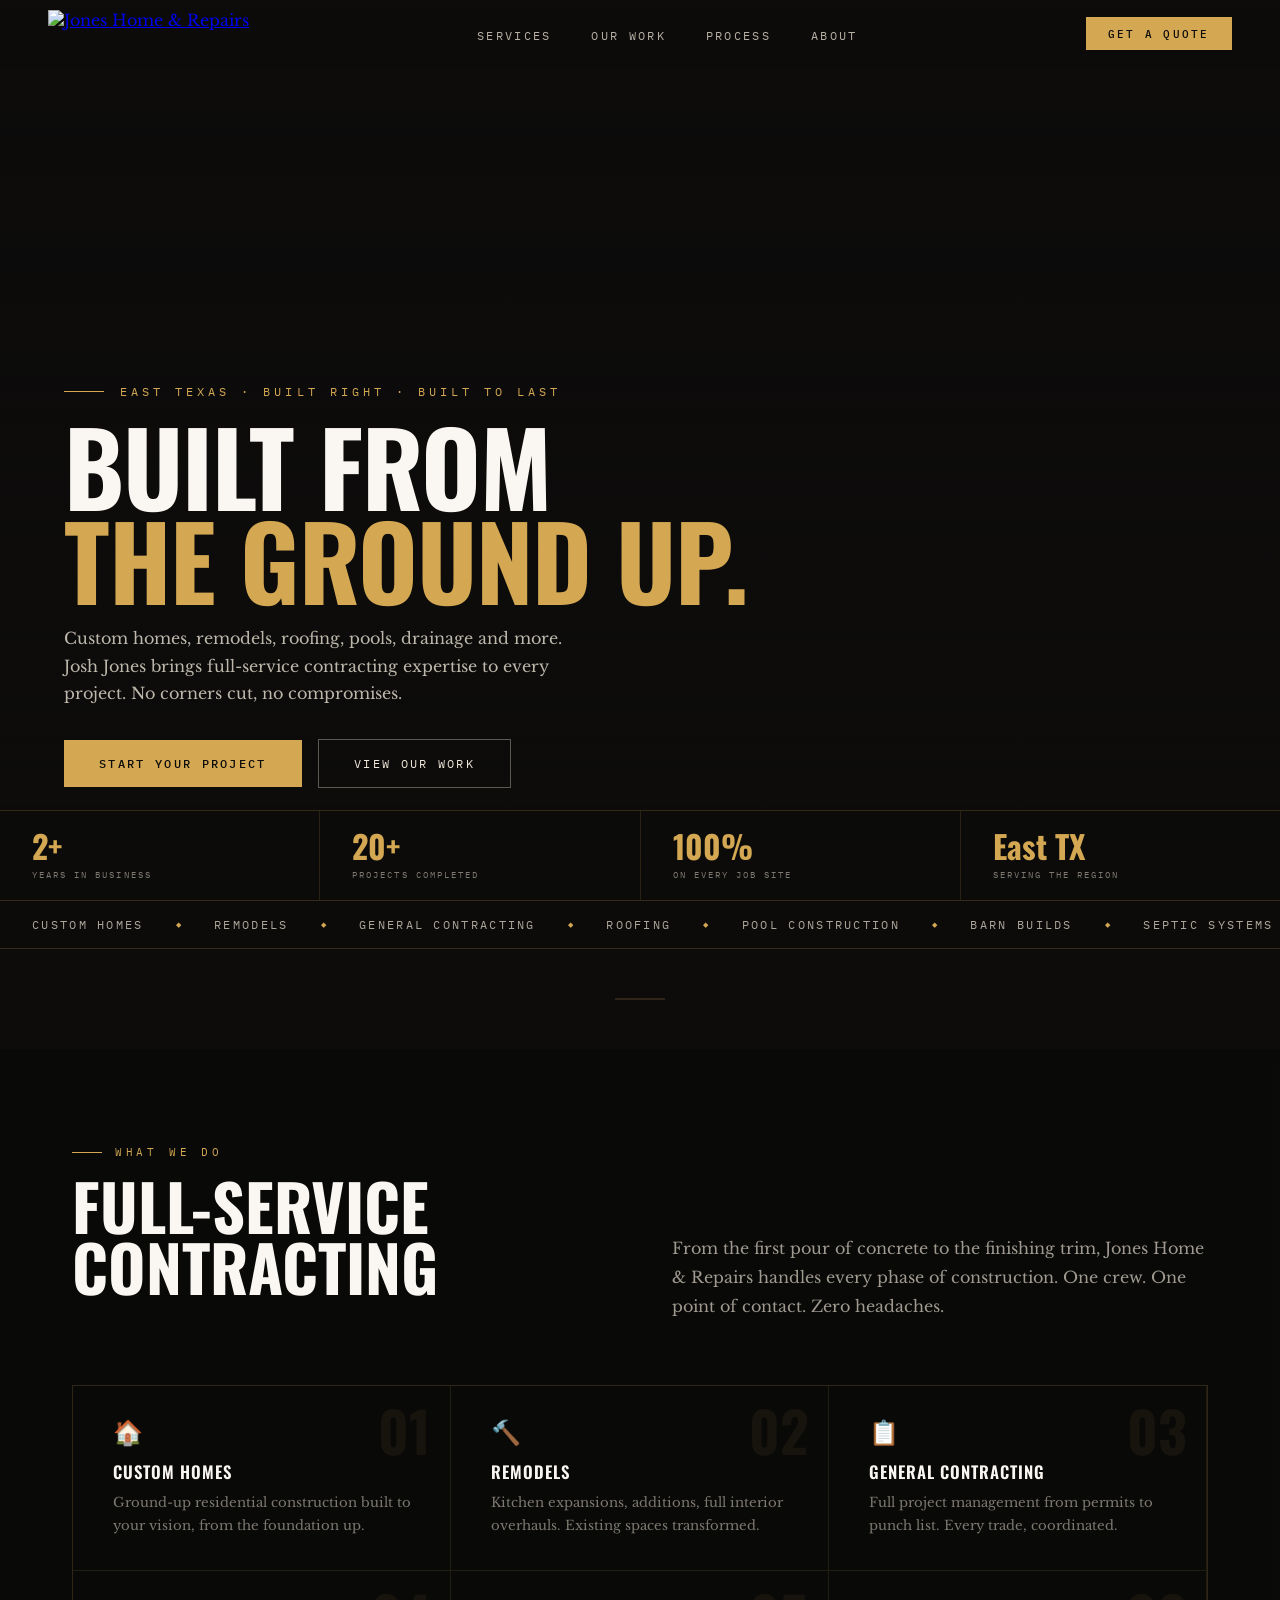
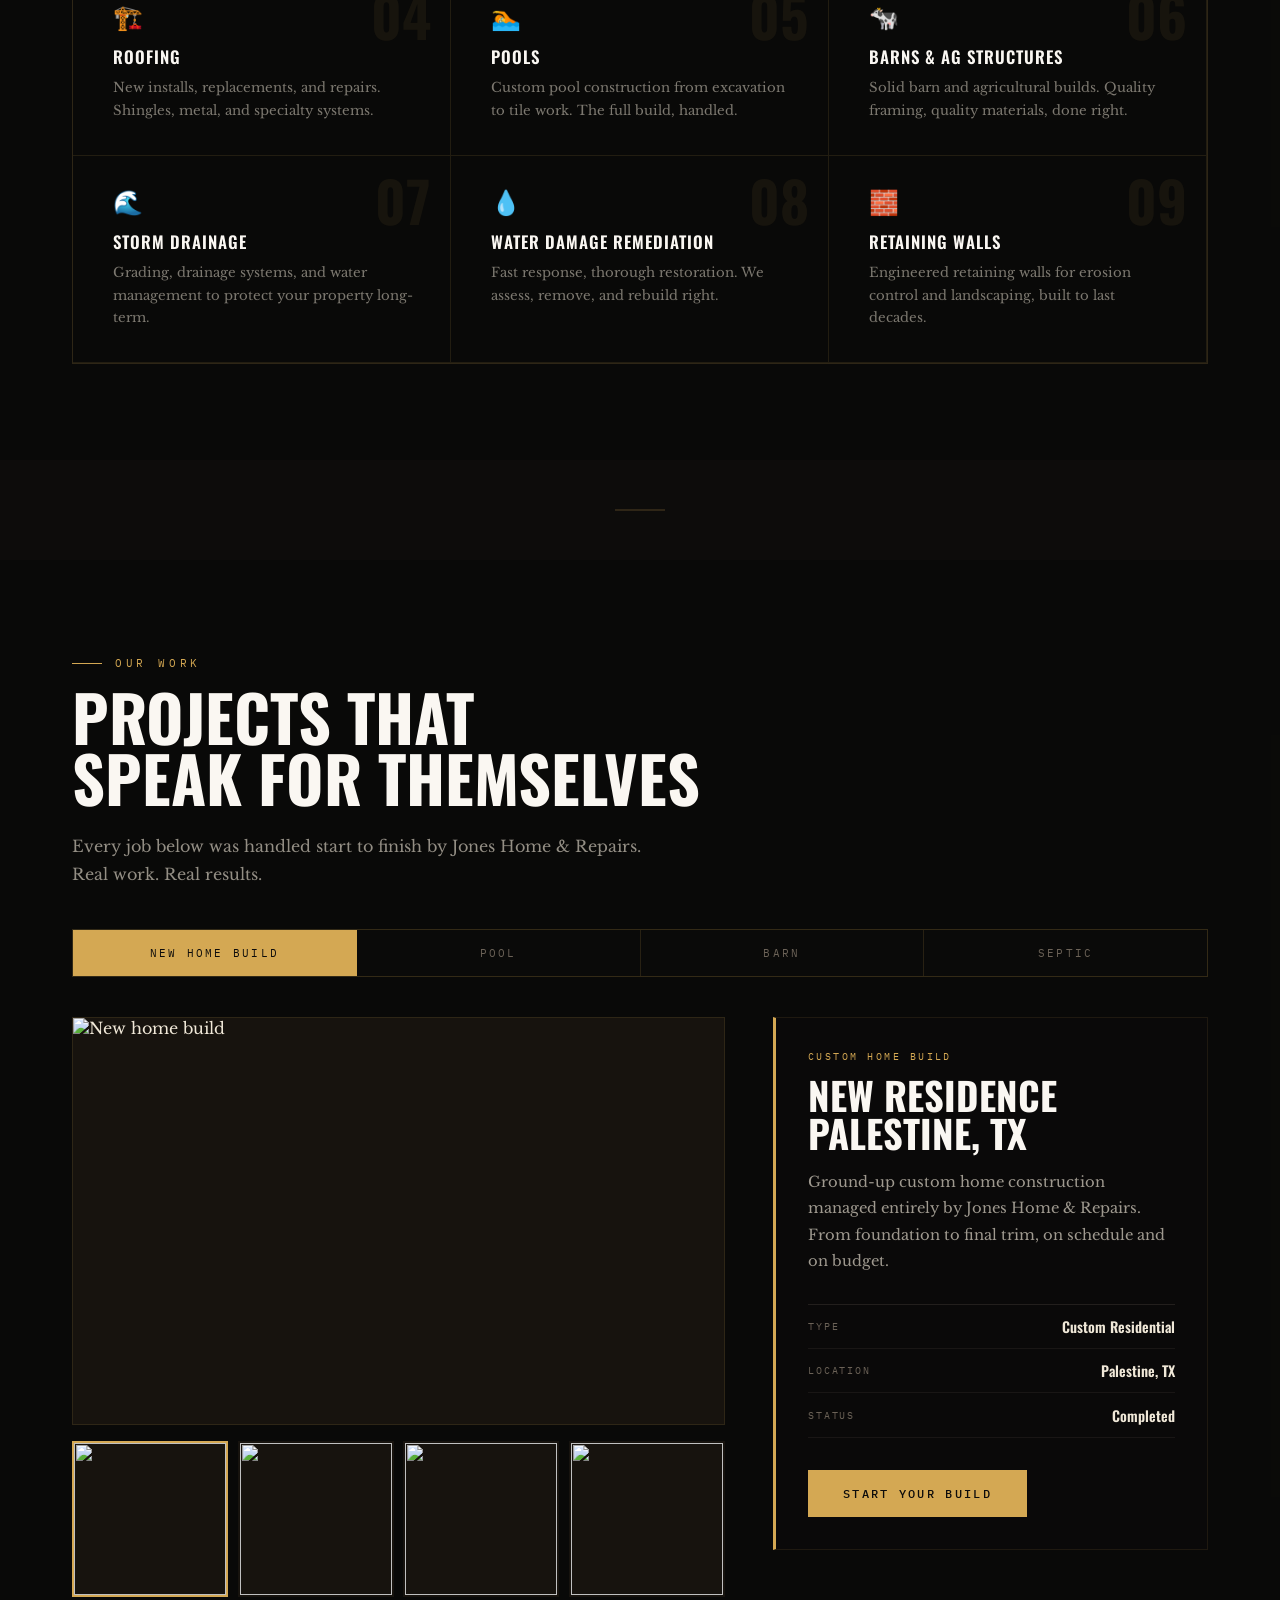
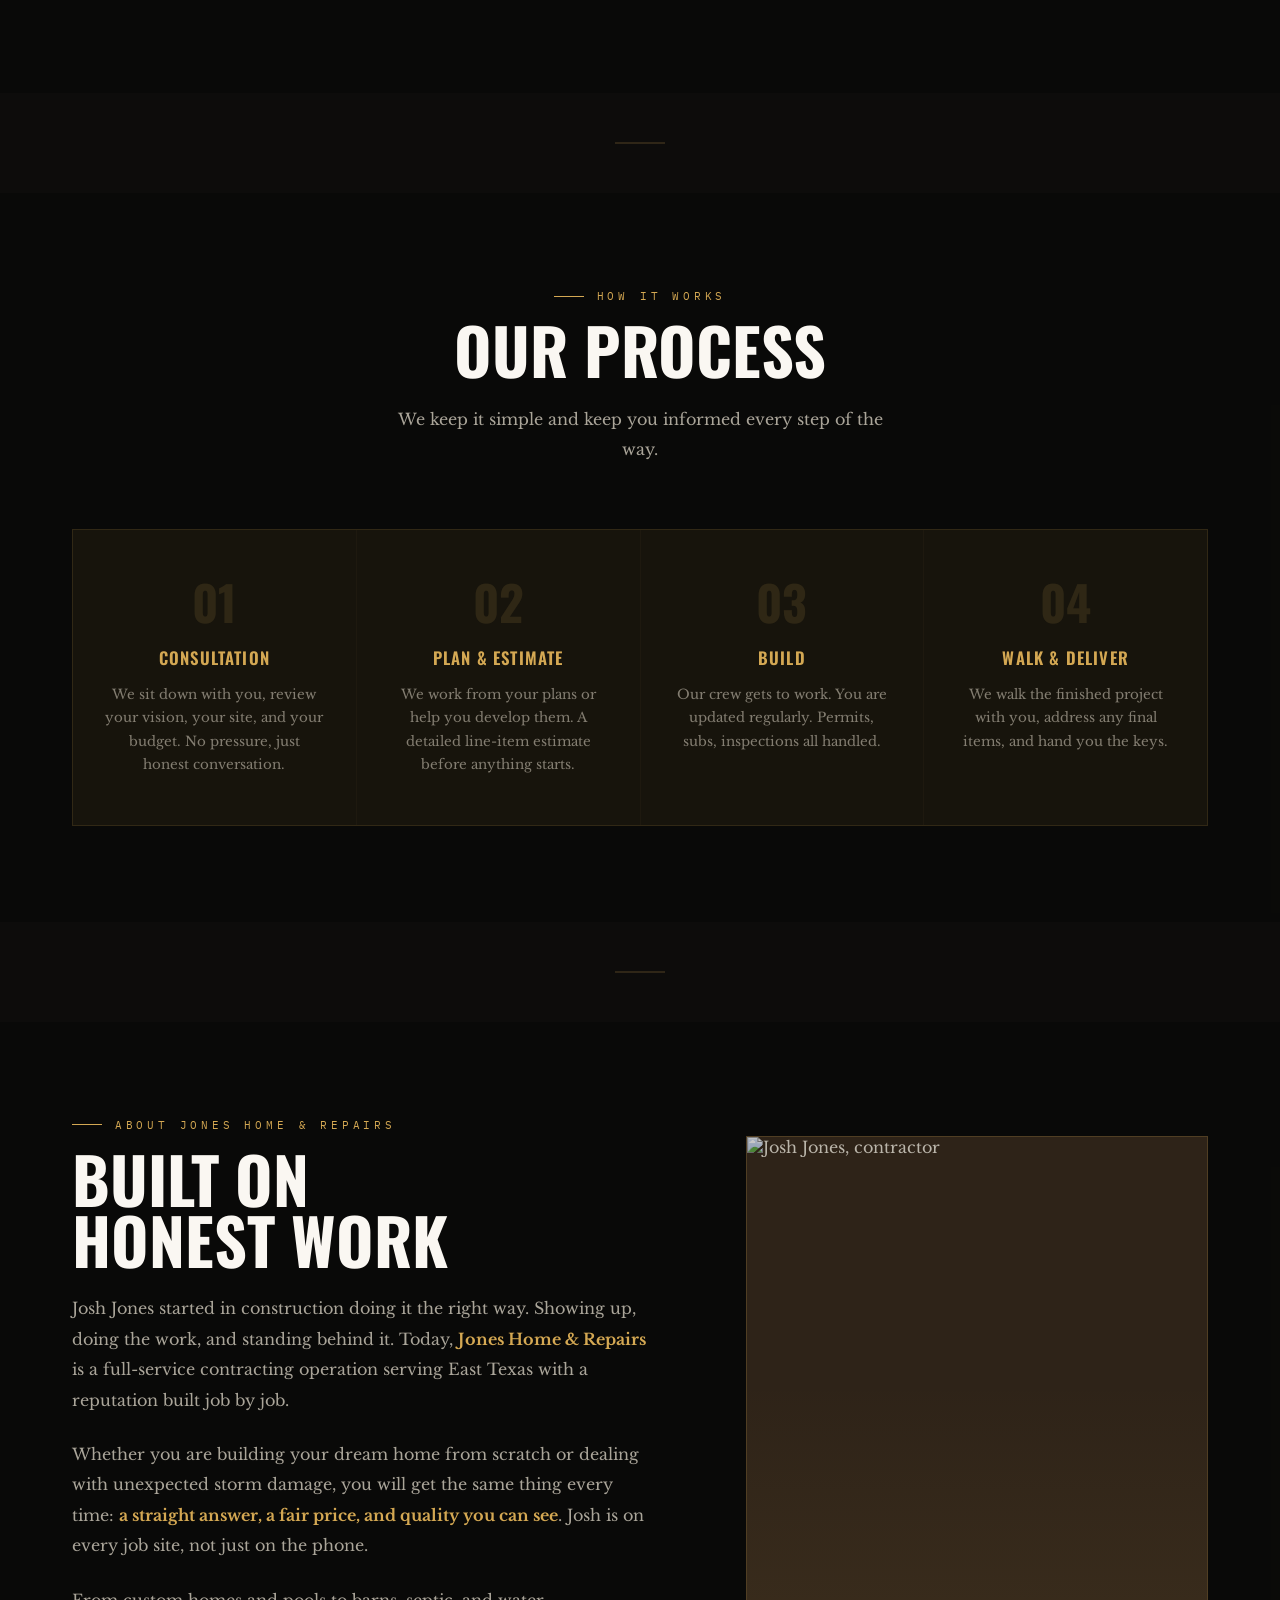
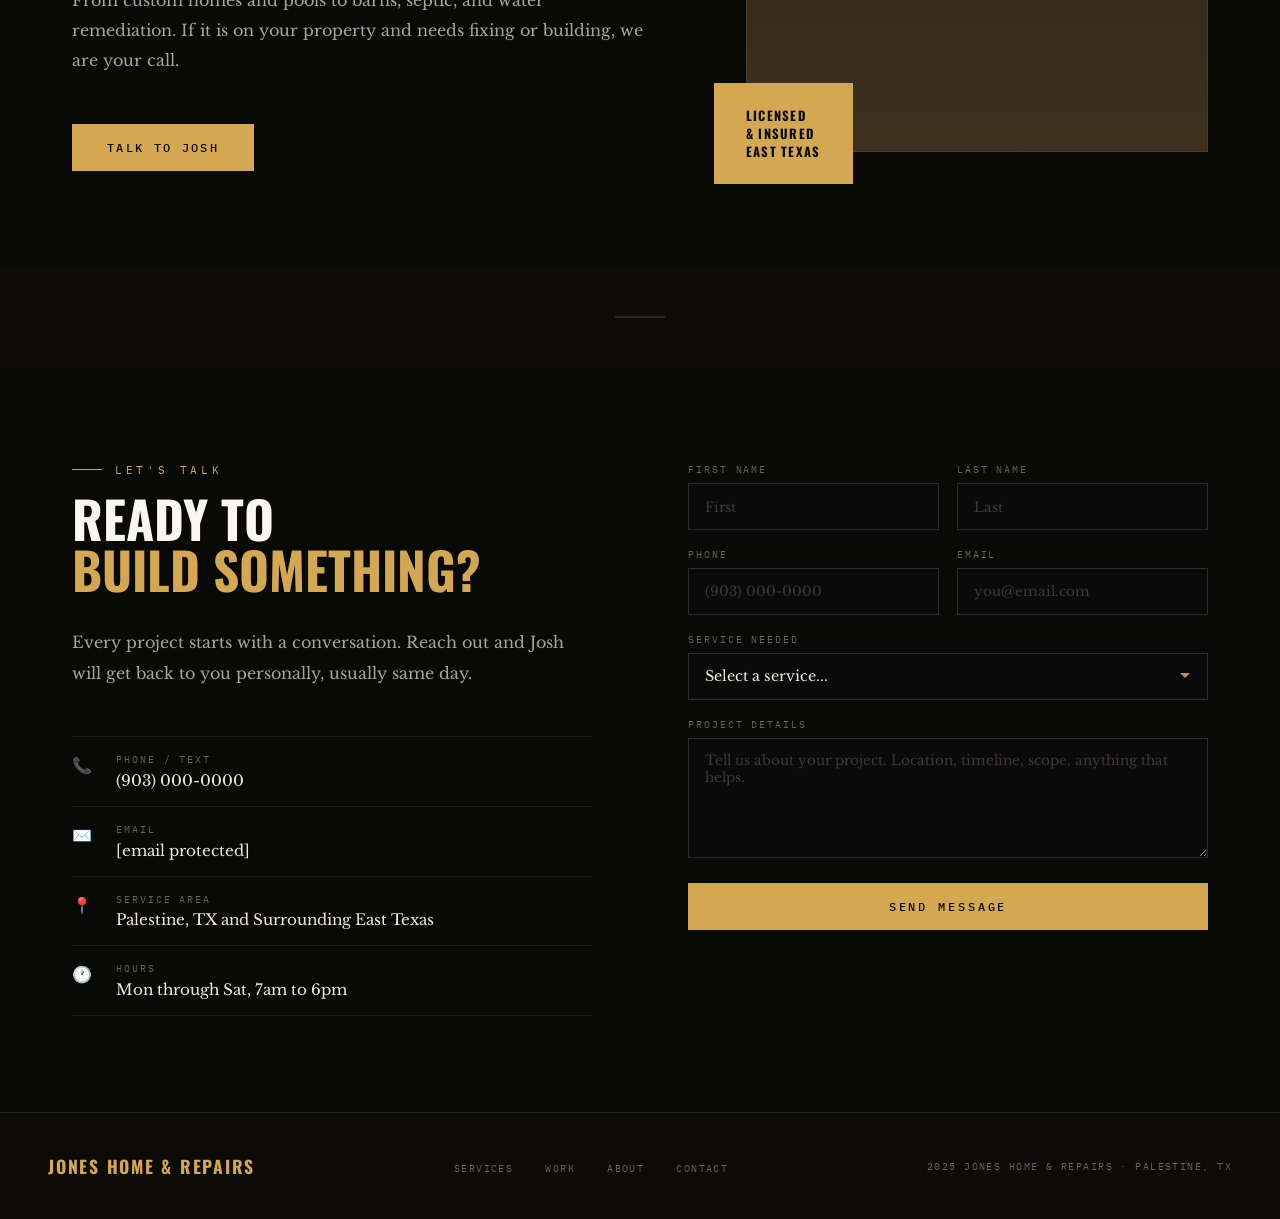
==== commit 98fb9908: "Update index.html" ====
--- a/index.html
+++ b/index.html
@@ -56,16 +56,16 @@
   </div>
   <div class="hero-stats">
     <div class="hero-stat">
-      <div class="hero-stat-num">15+</div>
-      <div class="hero-stat-label">Years Experience</div>
+      <div class="hero-stat-num">2+</div>
+      <div class="hero-stat-label">Years in Business</div>
     </div>
     <div class="hero-stat">
-      <div class="hero-stat-num">200+</div>
+      <div class="hero-stat-num">20+</div>
       <div class="hero-stat-label">Projects Completed</div>
     </div>
     <div class="hero-stat">
       <div class="hero-stat-num">100%</div>
-      <div class="hero-stat-label">Licensed &amp; Insured</div>
+      <div class="hero-stat-label">On Every Job Site</div>
     </div>
     <div class="hero-stat">
       <div class="hero-stat-num">East TX</div>
@@ -484,30 +484,30 @@
         </div>
       </div>
       <div class="reveal">
-        <form class="contact-form" onsubmit="handleSubmit(event)">
+        <form class="contact-form" action="https://formspree.io/f/xlgaeoqr" method="POST">
           <div class="form-row">
             <div class="form-field">
               <label for="fname">First Name</label>
-              <input type="text" id="fname" placeholder="First" required />
+              <input type="text" id="fname" name="first_name" placeholder="First" required />
             </div>
             <div class="form-field">
               <label for="lname">Last Name</label>
-              <input type="text" id="lname" placeholder="Last" required />
+              <input type="text" id="lname" name="last_name" placeholder="Last" required />
             </div>
           </div>
           <div class="form-row">
             <div class="form-field">
               <label for="phone">Phone</label>
-              <input type="tel" id="phone" placeholder="(903) 000-0000" />
+              <input type="tel" id="phone" name="phone" placeholder="(903) 000-0000" />
             </div>
             <div class="form-field">
               <label for="email">Email</label>
-              <input type="email" id="email" placeholder="you@email.com" required />
+              <input type="email" id="email" name="email" placeholder="you@email.com" required />
             </div>
           </div>
           <div class="form-field">
             <label for="service">Service Needed</label>
-            <select id="service">
+            <select id="service" name="service">
               <option value="">Select a service...</option>
               <option>Custom Home Build</option>
               <option>Remodel / Addition</option>
@@ -524,7 +524,7 @@
           </div>
           <div class="form-field">
             <label for="message">Project Details</label>
-            <textarea id="message" placeholder="Tell us about your project. Location, timeline, scope, anything that helps."></textarea>
+            <textarea id="message" name="message" placeholder="Tell us about your project. Location, timeline, scope, anything that helps."></textarea>
           </div>
           <button type="submit" class="form-submit">Send Message</button>
         </form>
@@ -540,4 +540,11 @@
     <li><a href="#services">Services</a></li>
     <li><a href="#projects">Work</a></li>
     <li><a href="#about">About</a></li>
-    <li><a href="#contact">Contact</a></li
+    <li><a href="#contact">Contact</a></li>
+  </ul>
+  <p class="footer-copy">2025 Jones Home &amp; Repairs · Palestine, TX</p>
+</footer>
+
+<script src="script.js?v=3"></script>
+</body>
+</html>
--- a/style.css
+++ b/style.css
@@ -10,13 +10,10 @@
   --brown:      #2e2318;
   --tan:        #b8965a;
   --gold:       #d4a853;
-  --gold-dim:   rgba(212,168,83,0.15);
   --cream:      #f0e8d8;
   --white:      #faf7f2;
   --rust:       #8b3a1f;
   --stone:      #6b6257;
-  --glass:      rgba(13,12,11,0.45);
-  --glass-dark: rgba(13,12,11,0.72);
   --font-display: 'Oswald', sans-serif;
   --font-body:    'Libre Baskerville', serif;
   --font-mono:    'IBM Plex Mono', monospace;
@@ -31,26 +28,23 @@
   overflow-x: hidden;
 }
 
-/* ── FIXED BACKGROUND ─────────────────────────────── */
-.fixed-bg {
+/* ── FIXED BACKGROUND ─────────────────────────────────────
+   background-attachment:fixed breaks on iOS Safari — use a
+   pseudo-element on body instead so it works on all devices. */
+body::before {
+  content: '';
   position: fixed;
   inset: 0;
   z-index: -2;
-  background:
-    url('assets/bg.jpg') center/cover no-repeat;
-  background-attachment: fixed;
-  filter: brightness(0.4);
-}
-
-.fixed-bg::after {
-  content: '';
-  position: absolute;
-  inset: 0;
-  background: radial-gradient(ellipse at 20% 60%, rgba(46,35,24,0.6) 0%, transparent 65%);
-  pointer-events: none;
-}
-
-/* ── NAV ───────────────────────────────────────────── */
+  background: url('assets/bg.jpg') center center / cover no-repeat;
+  filter: brightness(0.45);
+  /* No background-attachment:fixed — this approach works on mobile */
+}
+
+/* Fallback solid so nothing is ever pure white */
+.fixed-bg { display: none; }
+
+/* ── NAV ───────────────────────────────────────────────── */
 nav {
   position: fixed;
   top: 0; left: 0; right: 0;
@@ -58,20 +52,20 @@
   display: flex;
   align-items: center;
   justify-content: space-between;
-  padding: 1rem 3rem;
-  background: linear-gradient(to bottom, rgba(13,12,11,0.9), transparent);
+  padding: 0.6rem 3rem;
+  background: linear-gradient(to bottom, rgba(13,12,11,0.92), transparent);
   transition: background 0.3s;
 }
 
 nav.scrolled {
-  background: rgba(13,12,11,0.88);
+  background: rgba(13,12,11,0.92);
   backdrop-filter: blur(12px);
   -webkit-backdrop-filter: blur(12px);
   border-bottom: 1px solid rgba(212,168,83,0.18);
 }
 
 .nav-logo-img {
-  height: 52px;
+  height: 48px;
   width: auto;
   display: block;
   object-fit: contain;
@@ -133,8 +127,7 @@
   display: none;
   position: fixed;
   top: 0; left: 0; right: 0; bottom: 0;
-  background: rgba(13,12,11,0.96);
-  backdrop-filter: blur(16px);
+  background: rgba(13,12,11,0.97);
   z-index: 99;
   flex-direction: column;
   align-items: center;
@@ -168,7 +161,8 @@
   font-weight: 700;
 }
 
-/* ── HERO ──────────────────────────────────────────── */
+/* ── HERO ──────────────────────────────────────────────────
+   Tightened top padding so hero text sits higher on mobile. */
 #hero {
   position: relative;
   min-height: 100vh;
@@ -178,32 +172,19 @@
   overflow: hidden;
 }
 
-.hero-image-wrapper {
-  position: absolute;
-  inset: 0;
-  z-index: -1;
-  overflow: hidden;
-}
-
-.hero-image-wrapper img {
-  width: 100%;
-  height: 100%;
-  object-fit: cover;
-  object-position: center 30%;
-  position: sticky;
-  top: 0;
-}
-
-.hero-image-wrapper::after {
+/* Gradient fade at bottom of hero so text is readable */
+#hero::after {
   content: '';
   position: absolute;
   inset: 0;
   background: linear-gradient(
     to top,
-    rgba(13,12,11,0.95) 0%,
-    rgba(13,12,11,0.45) 45%,
-    rgba(13,12,11,0.1) 100%
+    rgba(13,12,11,0.88) 0%,
+    rgba(13,12,11,0.3) 50%,
+    transparent 100%
   );
+  pointer-events: none;
+  z-index: 0;
 }
 
 .hero-content {
@@ -218,7 +199,7 @@
   letter-spacing: 0.35em;
   color: var(--gold);
   text-transform: uppercase;
-  margin-bottom: 1.5rem;
+  margin-bottom: 1.2rem;
   display: flex;
   align-items: center;
   gap: 1rem;
@@ -231,17 +212,18 @@
   width: 40px;
   height: 1px;
   background: var(--gold);
+  flex-shrink: 0;
 }
 
 .hero-h1 {
   font-family: var(--font-display);
-  font-size: clamp(3.5rem, 8vw, 7.5rem);
+  font-size: clamp(3rem, 8vw, 7.5rem);
   font-weight: 700;
   line-height: 0.92;
   letter-spacing: -0.01em;
   text-transform: uppercase;
   color: var(--white);
-  margin-bottom: 1.5rem;
+  margin-bottom: 1.2rem;
   animation: fadeUp 0.7s ease 0.4s both;
 }
 
@@ -254,9 +236,9 @@
 .hero-sub {
   font-size: 1rem;
   line-height: 1.7;
-  color: rgba(240,232,216,0.75);
+  color: rgba(240,232,216,0.78);
   max-width: 520px;
-  margin-bottom: 2.5rem;
+  margin-bottom: 2rem;
   animation: fadeUp 0.7s ease 0.6s both;
 }
 
@@ -299,73 +281,58 @@
 
 .btn-ghost:hover { border-color: var(--gold); color: var(--gold); }
 
-/* ── HERO STATS BAR ────────────────────────────────── */
+/* ── HERO STATS BAR ────────────────────────────────────── */
 .hero-stats {
   position: absolute;
   bottom: 0; left: 0; right: 0;
   display: flex;
-  border-top: 1px solid rgba(212,168,83,0.25);
+  border-top: 1px solid rgba(212,168,83,0.2);
+  z-index: 1;
 }
 
 .hero-stat {
   flex: 1;
-  padding: 1.4rem 2.5rem;
+  padding: 1.2rem 2rem;
   border-right: 1px solid rgba(212,168,83,0.15);
-  background: transparent;
-  position: relative;
-}
-
-.hero-stat::before {
-  content: '';
-  position: absolute;
-  inset: 0;
-  background: rgba(13,12,11,0.35);
-  backdrop-filter: blur(8px);
-  -webkit-backdrop-filter: blur(8px);
-  z-index: -1;
+  background: rgba(13,12,11,0.45);
 }
 
 .hero-stat:last-child { border-right: none; }
 
 .hero-stat-num {
   font-family: var(--font-display);
-  font-size: 2.2rem;
+  font-size: 2rem;
   font-weight: 700;
   color: var(--gold);
   line-height: 1;
-  letter-spacing: -0.01em;
 }
 
 .hero-stat-label {
   font-family: var(--font-mono);
-  font-size: 0.6rem;
-  letter-spacing: 0.25em;
-  text-transform: uppercase;
-  color: rgba(240,232,216,0.55);
-  margin-top: 0.4rem;
-}
-
-/* ── CAROUSEL STRIP ────────────────────────────────── */
+  font-size: 0.58rem;
+  letter-spacing: 0.22em;
+  text-transform: uppercase;
+  color: rgba(240,232,216,0.5);
+  margin-top: 0.35rem;
+}
+
+/* ── CAROUSEL STRIP ────────────────────────────────────── */
 .carousel-strip {
   position: relative;
   z-index: 1;
   overflow: hidden;
   border-top: 1px solid rgba(212,168,83,0.2);
   border-bottom: 1px solid rgba(212,168,83,0.2);
-  background: rgba(13,12,11,0.3);
-  backdrop-filter: blur(8px);
-  -webkit-backdrop-filter: blur(8px);
-  padding: 0;
+  background: rgba(13,12,11,0.55);
 }
 
 .carousel-track {
   display: flex;
   align-items: center;
-  gap: 0;
   white-space: nowrap;
   animation: marquee 35s linear infinite;
   width: max-content;
-  padding: 1.1rem 0;
+  padding: 1rem 0;
 }
 
 .carousel-track span {
@@ -375,7 +342,7 @@
   text-transform: uppercase;
   color: var(--cream);
   opacity: 0.7;
-  padding: 0 2.2rem;
+  padding: 0 2rem;
   display: inline-block;
 }
 
@@ -392,12 +359,33 @@
   100% { transform: translateX(-50%); }
 }
 
-.carousel-strip:hover .carousel-track {
-  animation-play-state: paused;
-}
-
-/* ── SECTION BASE ──────────────────────────────────── */
+.carousel-strip:hover .carousel-track { animation-play-state: paused; }
+
+/* ── SECTION BREAKS ────────────────────────────────────── */
+.section-break {
+  position: relative;
+  z-index: 1;
+  height: 100px;
+  background: transparent;
+}
+
+.section-break::before {
+  content: '';
+  position: absolute;
+  left: 50%;
+  top: 50%;
+  transform: translate(-50%, -50%);
+  width: 50px;
+  height: 1px;
+  background: rgba(212,168,83,0.35);
+}
+
+/* ── SECTION BASE ──────────────────────────────────────── */
 section { position: relative; z-index: 1; }
+
+section.panel {
+  background: rgba(10,9,8,0.78);
+}
 
 .section-inner {
   max-width: 1200px;
@@ -423,11 +411,12 @@
   width: 30px;
   height: 1px;
   background: var(--gold);
+  flex-shrink: 0;
 }
 
 .section-title {
   font-family: var(--font-display);
-  font-size: clamp(2.5rem, 5vw, 4rem);
+  font-size: clamp(2.2rem, 5vw, 4rem);
   font-weight: 700;
   text-transform: uppercase;
   line-height: 0.95;
@@ -435,11 +424,8 @@
   margin-bottom: 1.5rem;
 }
 
-/* ── SERVICES ──────────────────────────────────────── */
-#services {
-  padding: 8rem 0;
-  background: transparent;
-}
+/* ── SERVICES ──────────────────────────────────────────── */
+#services { padding: 6rem 0; }
 
 .services-header {
   display: grid;
@@ -456,78 +442,94 @@
   align-self: end;
 }
 
+/* Sharp grid — no gap, gold dividers */
 .services-grid {
   display: grid;
   grid-template-columns: repeat(3, 1fr);
-  gap: 1px;
-  background: rgba(212,168,83,0.12);
-  border: 1px solid rgba(212,168,83,0.12);
-}
-
+  border: 1px solid rgba(212,168,83,0.18);
+}
+
+/* Each card: left gold border accent, number in corner */
 .service-card {
-  background: rgba(13,12,11,0.38);
-  backdrop-filter: blur(10px);
-  -webkit-backdrop-filter: blur(10px);
-  padding: 2.2rem;
-  transition: background 0.3s;
+  background: rgba(13,12,11,0.0);
+  padding: 2rem 2rem 2rem 2.5rem;
+  border-right: 1px solid rgba(212,168,83,0.12);
+  border-bottom: 1px solid rgba(212,168,83,0.12);
   position: relative;
   overflow: hidden;
-}
-
+  transition: background 0.3s;
+}
+
+/* Gold left accent bar */
 .service-card::before {
   content: '';
   position: absolute;
-  bottom: 0; left: 0;
-  width: 0; height: 2px;
+  top: 0; left: 0;
+  width: 3px;
+  height: 0;
   background: var(--gold);
-  transition: width 0.35s ease;
-}
-
-.service-card:hover {
-  background: rgba(46,35,24,0.55);
-}
-
-.service-card:hover::before { width: 100%; }
-
-.service-icon { font-size: 1.6rem; margin-bottom: 1rem; display: block; }
+  transition: height 0.35s ease;
+}
+
+.service-card:hover { background: rgba(46,35,24,0.45); }
+.service-card:hover::before { height: 100%; }
+
+/* Card number watermark */
+.service-card::after {
+  content: attr(data-num);
+  position: absolute;
+  top: 1rem;
+  right: 1.2rem;
+  font-family: var(--font-display);
+  font-size: 3.5rem;
+  font-weight: 700;
+  color: rgba(212,168,83,0.07);
+  line-height: 1;
+  pointer-events: none;
+}
+
+.service-icon {
+  font-size: 1.5rem;
+  margin-bottom: 0.8rem;
+  display: block;
+}
 
 .service-name {
   font-family: var(--font-display);
-  font-size: 1.1rem;
+  font-size: 1.05rem;
   font-weight: 600;
   text-transform: uppercase;
-  letter-spacing: 0.05em;
+  letter-spacing: 0.06em;
   color: var(--white);
-  margin-bottom: 0.6rem;
+  margin-bottom: 0.5rem;
 }
 
 .service-desc {
-  font-size: 0.85rem;
+  font-size: 0.83rem;
   line-height: 1.7;
   color: rgba(240,232,216,0.5);
 }
 
-/* ── PROJECTS ──────────────────────────────────────── */
-#projects {
-  padding: 8rem 0;
-  background: transparent;
-}
+/* ── PROJECTS ──────────────────────────────────────────── */
+#projects { padding: 6rem 0; }
 
 .projects-intro {
   font-size: 1rem;
   line-height: 1.8;
   color: rgba(240,232,216,0.6);
   max-width: 600px;
-  margin-bottom: 3rem;
-}
-
+  margin-bottom: 2.5rem;
+}
+
+/* Tabs */
 .project-tabs {
   display: flex;
-  gap: 0;
-  margin-bottom: 3rem;
+  margin-bottom: 2.5rem;
   border: 1px solid rgba(212,168,83,0.2);
   overflow-x: auto;
   -webkit-overflow-scrolling: touch;
+  position: relative;
+  z-index: 2;
 }
 
 .tab-btn {
@@ -536,9 +538,7 @@
   letter-spacing: 0.2em;
   text-transform: uppercase;
   color: var(--stone);
-  background: rgba(13,12,11,0.35);
-  backdrop-filter: blur(8px);
-  -webkit-backdrop-filter: blur(8px);
+  background: rgba(13,12,11,0.5);
   border: none;
   padding: 1rem 2rem;
   cursor: pointer;
@@ -546,12 +546,16 @@
   flex: 1;
   white-space: nowrap;
   border-right: 1px solid rgba(212,168,83,0.15);
+  /* Ensure tappable on mobile */
+  -webkit-tap-highlight-color: transparent;
+  touch-action: manipulation;
 }
 
 .tab-btn:last-child { border-right: none; }
-.tab-btn:hover { color: var(--cream); background: rgba(46,35,24,0.5); }
+.tab-btn:hover { color: var(--cream); background: rgba(46,35,24,0.6); }
 .tab-btn.active { color: var(--black); background: var(--gold); }
 
+/* Panels — never use reveal class on panels themselves */
 .project-panel { display: none; }
 .project-panel.active { display: block; }
 
@@ -593,6 +597,8 @@
   border: 2px solid transparent;
   transition: border-color 0.2s;
   background: rgba(46,35,24,0.4);
+  -webkit-tap-highlight-color: transparent;
+  touch-action: manipulation;
 }
 
 .thumb img {
@@ -607,11 +613,9 @@
 .thumb.active { border-color: var(--gold); }
 
 .project-info {
-  padding-top: 0.5rem;
-  background: rgba(13,12,11,0.35);
-  backdrop-filter: blur(10px);
-  -webkit-backdrop-filter: blur(10px);
+  background: rgba(13,12,11,0.4);
   border: 1px solid rgba(212,168,83,0.1);
+  border-left: 3px solid var(--gold);
   padding: 2rem;
 }
 
@@ -621,36 +625,34 @@
   letter-spacing: 0.25em;
   text-transform: uppercase;
   color: var(--gold);
-  margin-bottom: 1rem;
+  margin-bottom: 0.8rem;
 }
 
 .project-title {
   font-family: var(--font-display);
-  font-size: clamp(1.8rem, 3vw, 2.5rem);
+  font-size: clamp(1.7rem, 3vw, 2.5rem);
   font-weight: 700;
   text-transform: uppercase;
   line-height: 1;
   color: var(--white);
-  margin-bottom: 1.2rem;
+  margin-bottom: 1rem;
 }
 
 .project-body {
   font-size: 0.92rem;
   line-height: 1.8;
   color: rgba(240,232,216,0.65);
-  margin-bottom: 2rem;
-}
-
-.project-details {
-  border-top: 1px solid rgba(107,98,87,0.3);
-}
+  margin-bottom: 1.8rem;
+}
+
+.project-details { border-top: 1px solid rgba(107,98,87,0.25); }
 
 .project-detail-item {
   display: flex;
   justify-content: space-between;
   align-items: center;
-  padding: 0.75rem 0;
-  border-bottom: 1px solid rgba(107,98,87,0.2);
+  padding: 0.7rem 0;
+  border-bottom: 1px solid rgba(107,98,87,0.15);
 }
 
 .detail-label {
@@ -666,14 +668,10 @@
   font-size: 0.9rem;
   font-weight: 600;
   color: var(--cream);
-  letter-spacing: 0.03em;
-}
-
-/* ── PROCESS ───────────────────────────────────────── */
-#process {
-  padding: 8rem 0;
-  background: transparent;
-}
+}
+
+/* ── PROCESS ───────────────────────────────────────────── */
+#process { padding: 6rem 0; }
 
 .process-header { text-align: center; }
 
@@ -684,24 +682,18 @@
   margin-top: 4rem;
   background: rgba(212,168,83,0.1);
   border: 1px solid rgba(212,168,83,0.1);
-  position: relative;
 }
 
 .process-step {
   padding: 3rem 2rem;
   text-align: center;
   background: rgba(13,12,11,0.35);
-  backdrop-filter: blur(10px);
-  -webkit-backdrop-filter: blur(10px);
   position: relative;
   transition: background 0.3s;
 }
 
-.process-step:hover {
-  background: rgba(46,35,24,0.5);
-}
-
-/* Gold top accent bar on hover */
+.process-step:hover { background: rgba(46,35,24,0.5); }
+
 .process-step::before {
   content: '';
   position: absolute;
@@ -718,7 +710,7 @@
   font-family: var(--font-display);
   font-size: 3rem;
   font-weight: 700;
-  color: rgba(212,168,83,0.15);
+  color: rgba(212,168,83,0.13);
   line-height: 1;
   margin-bottom: 1.2rem;
   display: block;
@@ -726,22 +718,22 @@
 
 .step-title {
   font-family: var(--font-display);
-  font-size: 1.1rem;
+  font-size: 1.05rem;
   font-weight: 600;
   text-transform: uppercase;
   letter-spacing: 0.07em;
   color: var(--gold);
-  margin-bottom: 1rem;
+  margin-bottom: 0.8rem;
 }
 
 .step-desc {
-  font-size: 0.85rem;
+  font-size: 0.84rem;
   line-height: 1.75;
-  color: rgba(240,232,216,0.55);
-}
-
-/* ── ABOUT ─────────────────────────────────────────── */
-#about { padding: 8rem 0; background: transparent; }
+  color: rgba(240,232,216,0.5);
+}
+
+/* ── ABOUT ─────────────────────────────────────────────── */
+#about { padding: 6rem 0; }
 
 .about-wrap {
   display: grid;
@@ -774,14 +766,14 @@
   width: 100%;
   height: 100%;
   object-fit: cover;
-  filter: grayscale(20%) brightness(0.75);
+  filter: grayscale(15%) brightness(0.78);
 }
 
 .about-img-frame::after {
   content: '';
   position: absolute;
   inset: 0;
-  background: linear-gradient(to top, rgba(212,168,83,0.12), transparent 60%);
+  background: linear-gradient(to top, rgba(212,168,83,0.1), transparent 60%);
 }
 
 .about-accent-box {
@@ -799,12 +791,8 @@
   line-height: 1.4;
 }
 
-/* ── CONTACT ───────────────────────────────────────── */
-#contact {
-  padding: 8rem 0;
-  background: transparent;
-  border-top: 1px solid rgba(212,168,83,0.12);
-}
+/* ── CONTACT ───────────────────────────────────────────── */
+#contact { padding: 6rem 0; border-top: none; }
 
 .contact-wrap {
   display: grid;
@@ -831,7 +819,7 @@
   display: flex;
   gap: 1.5rem;
   align-items: flex-start;
-  padding: 1.1rem 0;
+  padding: 1rem 0;
   border-bottom: 1px solid rgba(107,98,87,0.2);
 }
 
@@ -851,13 +839,13 @@
 .contact-detail-val a { color: var(--cream); text-decoration: none; transition: color 0.2s; }
 .contact-detail-val a:hover { color: var(--gold); }
 
-.contact-form { display: flex; flex-direction: column; gap: 1.2rem; }
-.form-row { display: grid; grid-template-columns: 1fr 1fr; gap: 1.2rem; }
-.form-field { display: flex; flex-direction: column; gap: 0.5rem; }
+.contact-form { display: flex; flex-direction: column; gap: 1.1rem; }
+.form-row { display: grid; grid-template-columns: 1fr 1fr; gap: 1.1rem; }
+.form-field { display: flex; flex-direction: column; gap: 0.45rem; }
 
 .form-field label {
   font-family: var(--font-mono);
-  font-size: 0.62rem;
+  font-size: 0.6rem;
   letter-spacing: 0.2em;
   text-transform: uppercase;
   color: var(--stone);
@@ -866,9 +854,7 @@
 .form-field input,
 .form-field select,
 .form-field textarea {
-  background: rgba(13,12,11,0.45);
-  backdrop-filter: blur(6px);
-  -webkit-backdrop-filter: blur(6px);
+  background: rgba(13,12,11,0.55);
   border: 1px solid rgba(107,98,87,0.4);
   color: var(--cream);
   font-family: var(--font-body);
@@ -892,7 +878,7 @@
 .form-field select:focus,
 .form-field textarea:focus { border-color: var(--gold); }
 
-.form-field textarea { resize: vertical; min-height: 130px; }
+.form-field textarea { resize: vertical; min-height: 120px; }
 
 .form-field input::placeholder,
 .form-field textarea::placeholder { color: rgba(107,98,87,0.55); font-size: 0.85rem; }
@@ -917,11 +903,9 @@
 
 .form-submit:hover { background: var(--tan); transform: translateY(-1px); }
 
-/* ── FOOTER ────────────────────────────────────────── */
+/* ── FOOTER ────────────────────────────────────────────── */
 footer {
-  background: rgba(13,12,11,0.85);
-  backdrop-filter: blur(10px);
-  -webkit-backdrop-filter: blur(10px);
+  background: rgba(13,12,11,0.9);
   border-top: 1px solid rgba(212,168,83,0.15);
   padding: 2.5rem 3rem;
   display: flex;
@@ -935,7 +919,7 @@
 
 .footer-logo {
   font-family: var(--font-display);
-  font-size: 1.2rem;
+  font-size: 1.1rem;
   font-weight: 700;
   letter-spacing: 0.1em;
   color: var(--gold);
@@ -964,21 +948,27 @@
 
 .footer-links a:hover { color: var(--gold); }
 
-/* ── ANIMATIONS ────────────────────────────────────── */
+/* ── ANIMATIONS ────────────────────────────────────────── */
 @keyframes fadeUp {
   from { opacity: 0; transform: translateY(28px); }
   to   { opacity: 1; transform: translateY(0); }
 }
 
-.reveal {
+/* Reveal: visible by default, JS adds .animate to opt into animation */
+.reveal { opacity: 1; transform: none; }
+
+.reveal.animate {
   opacity: 0;
-  transform: translateY(22px);
-  transition: opacity 0.65s ease, transform 0.65s ease;
-}
-
-.reveal.visible { opacity: 1; transform: translateY(0); }
-
-/* ── RESPONSIVE ────────────────────────────────────── */
+  transform: translateY(18px);
+  transition: opacity 0.6s ease, transform 0.6s ease;
+}
+
+.reveal.animate.visible {
+  opacity: 1;
+  transform: translateY(0);
+}
+
+/* ── RESPONSIVE ────────────────────────────────────────── */
 @media (max-width: 1024px) {
   .project-layout { grid-template-columns: 1fr; gap: 2rem; }
   .about-wrap { grid-template-columns: 1fr; gap: 3rem; }
@@ -986,15 +976,16 @@
 }
 
 @media (max-width: 900px) {
-  nav { padding: 1rem 1.5rem; }
+  nav { padding: 0.5rem 1.5rem; }
   .nav-links, .nav-cta { display: none; }
   .hamburger { display: flex; }
 
-  #hero { padding: 0 1.5rem 10rem; }
+  /* Hero: tighter top gap on mobile */
+  #hero { padding: 0 1.5rem 8rem; min-height: 100svh; }
   .hero-stats { flex-wrap: wrap; }
-  .hero-stat { flex: 1 1 50%; padding: 1rem 1.5rem; }
-
-  .services-header { grid-template-columns: 1fr; gap: 1.5rem; margin-bottom: 3rem; }
+  .hero-stat { flex: 1 1 50%; padding: 1rem 1.2rem; }
+
+  .services-header { grid-template-columns: 1fr; gap: 1.2rem; margin-bottom: 2.5rem; }
   .services-grid { grid-template-columns: 1fr 1fr; }
 
   .process-steps { grid-template-columns: 1fr 1fr; }
@@ -1004,14 +995,19 @@
 
   footer { flex-direction: column; align-items: flex-start; padding: 2rem 1.5rem; }
   .section-inner { padding: 0 1.5rem; }
-  #services, #projects, #process, #about, #contact { padding: 5rem 0; }
+  #services, #projects, #process, #about, #contact { padding: 4rem 0; }
+  .section-break { height: 70px; }
 }
 
 @media (max-width: 640px) {
+  /* Single column services on small phones */
   .services-grid { grid-template-columns: 1fr; }
   .process-steps { grid-template-columns: 1fr; }
   .hero-stats { display: none; }
-  .hero-h1 { font-size: 3rem; }
-  .tab-btn { padding: 0.85rem 1rem; font-size: 0.62rem; }
+  .hero-h1 { font-size: 2.8rem; }
+  .tab-btn { padding: 0.9rem 0.8rem; font-size: 0.62rem; letter-spacing: 0.12em; }
   .gallery-thumbs { gap: 0.4rem; }
-}
+
+  /* On very small screens, tighten section breaks */
+  .section-break { height: 50px; }
+}
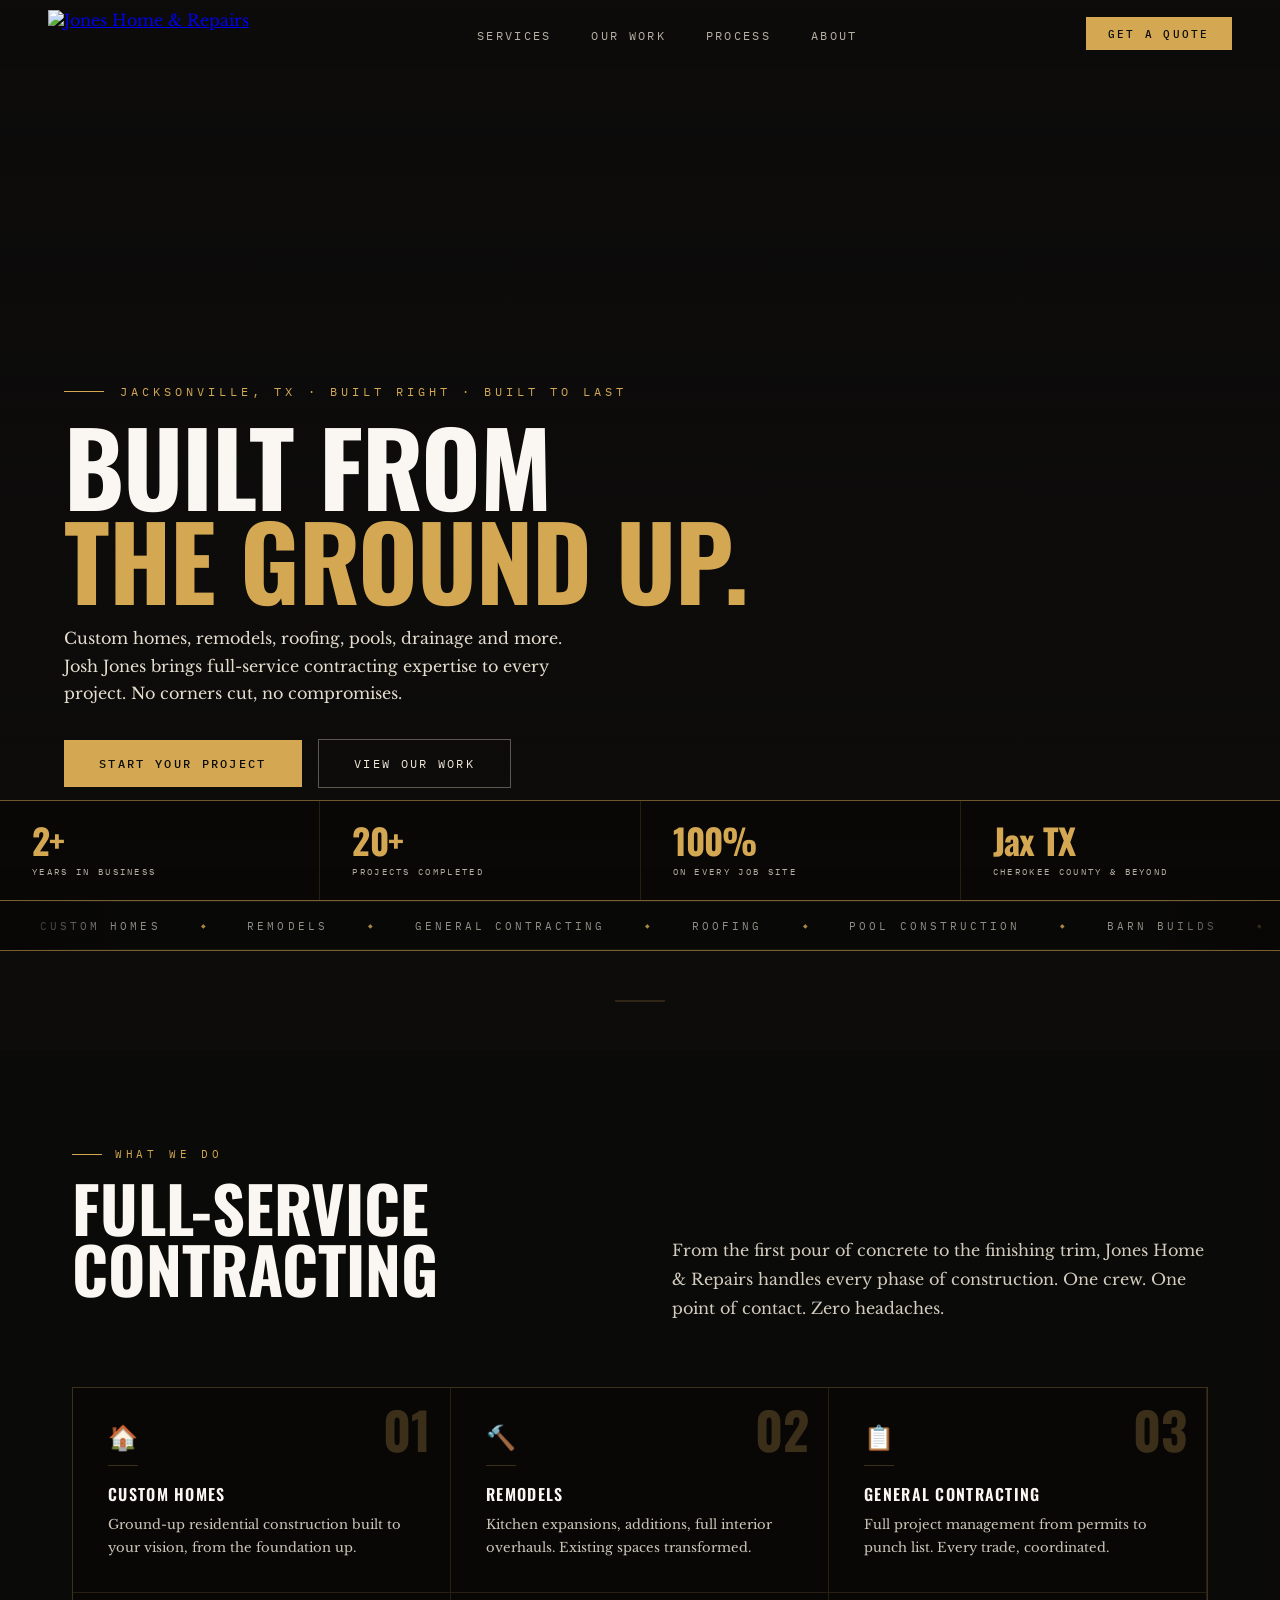
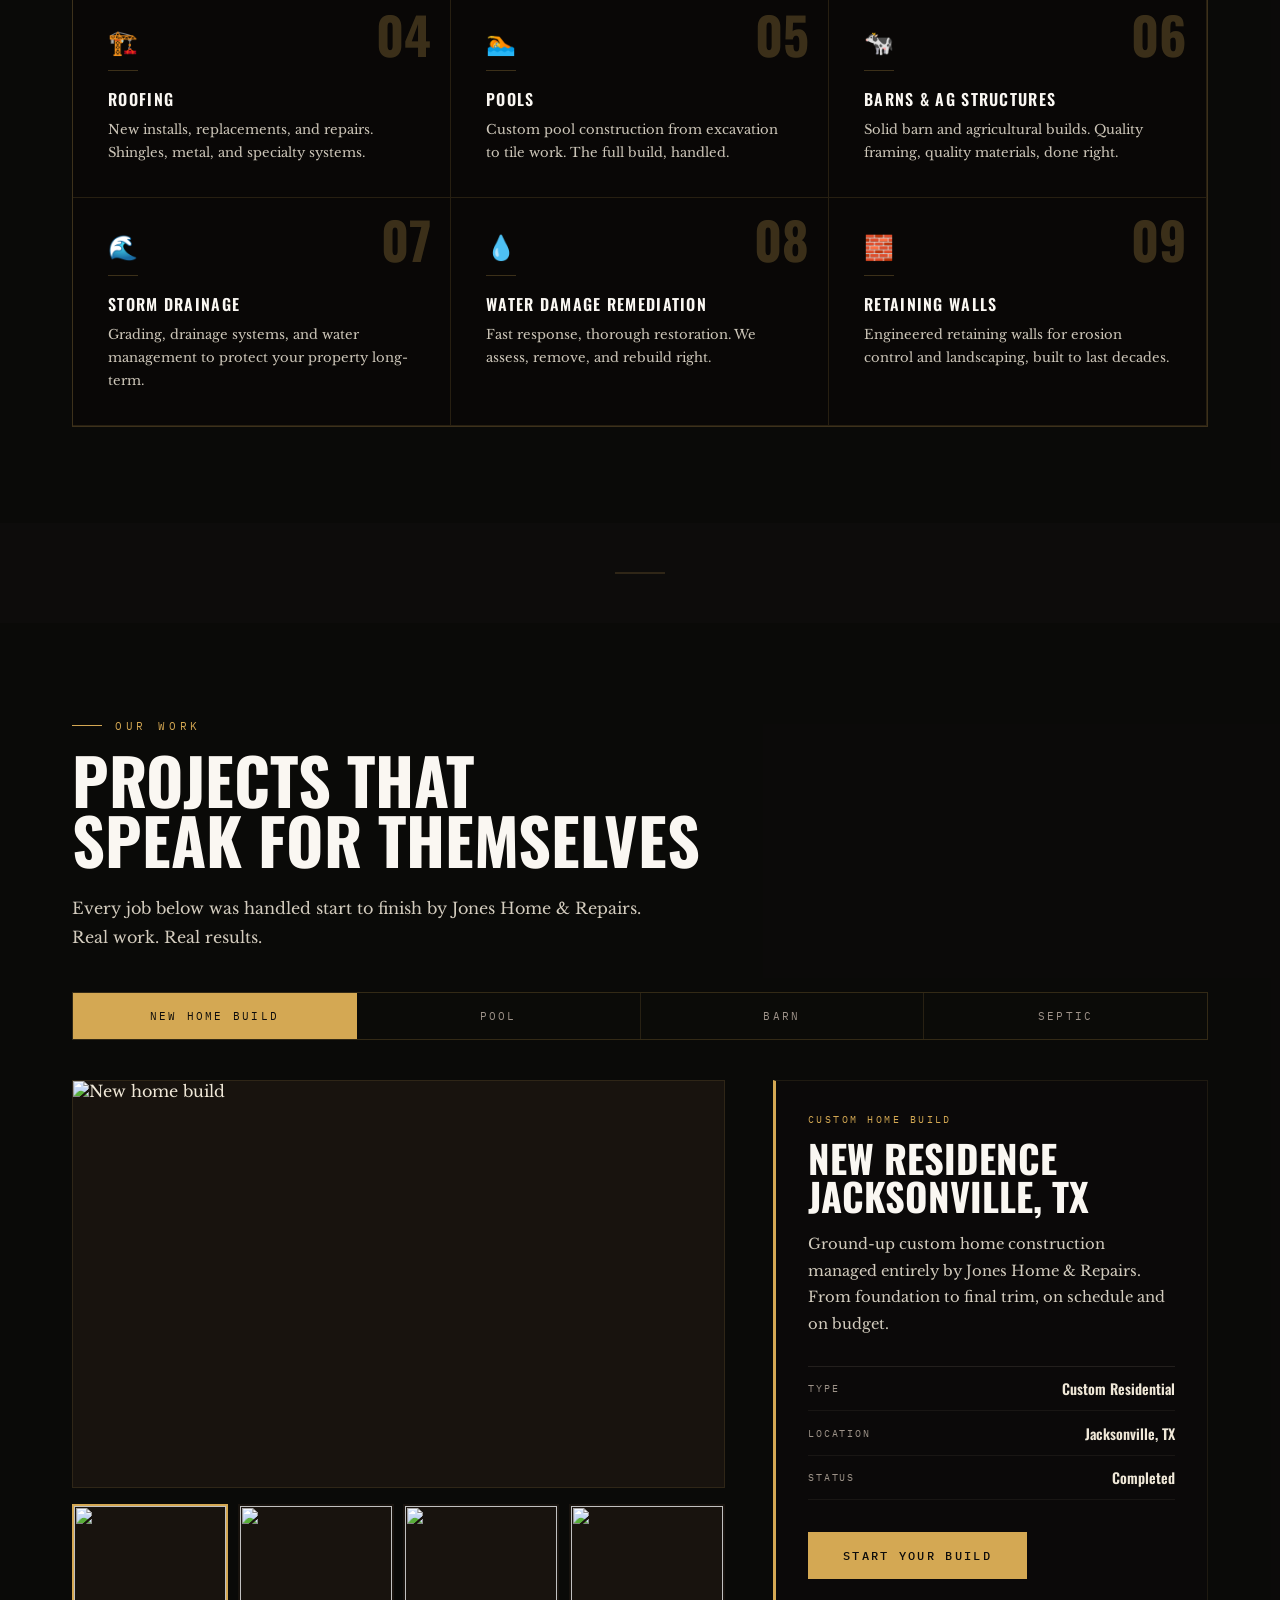
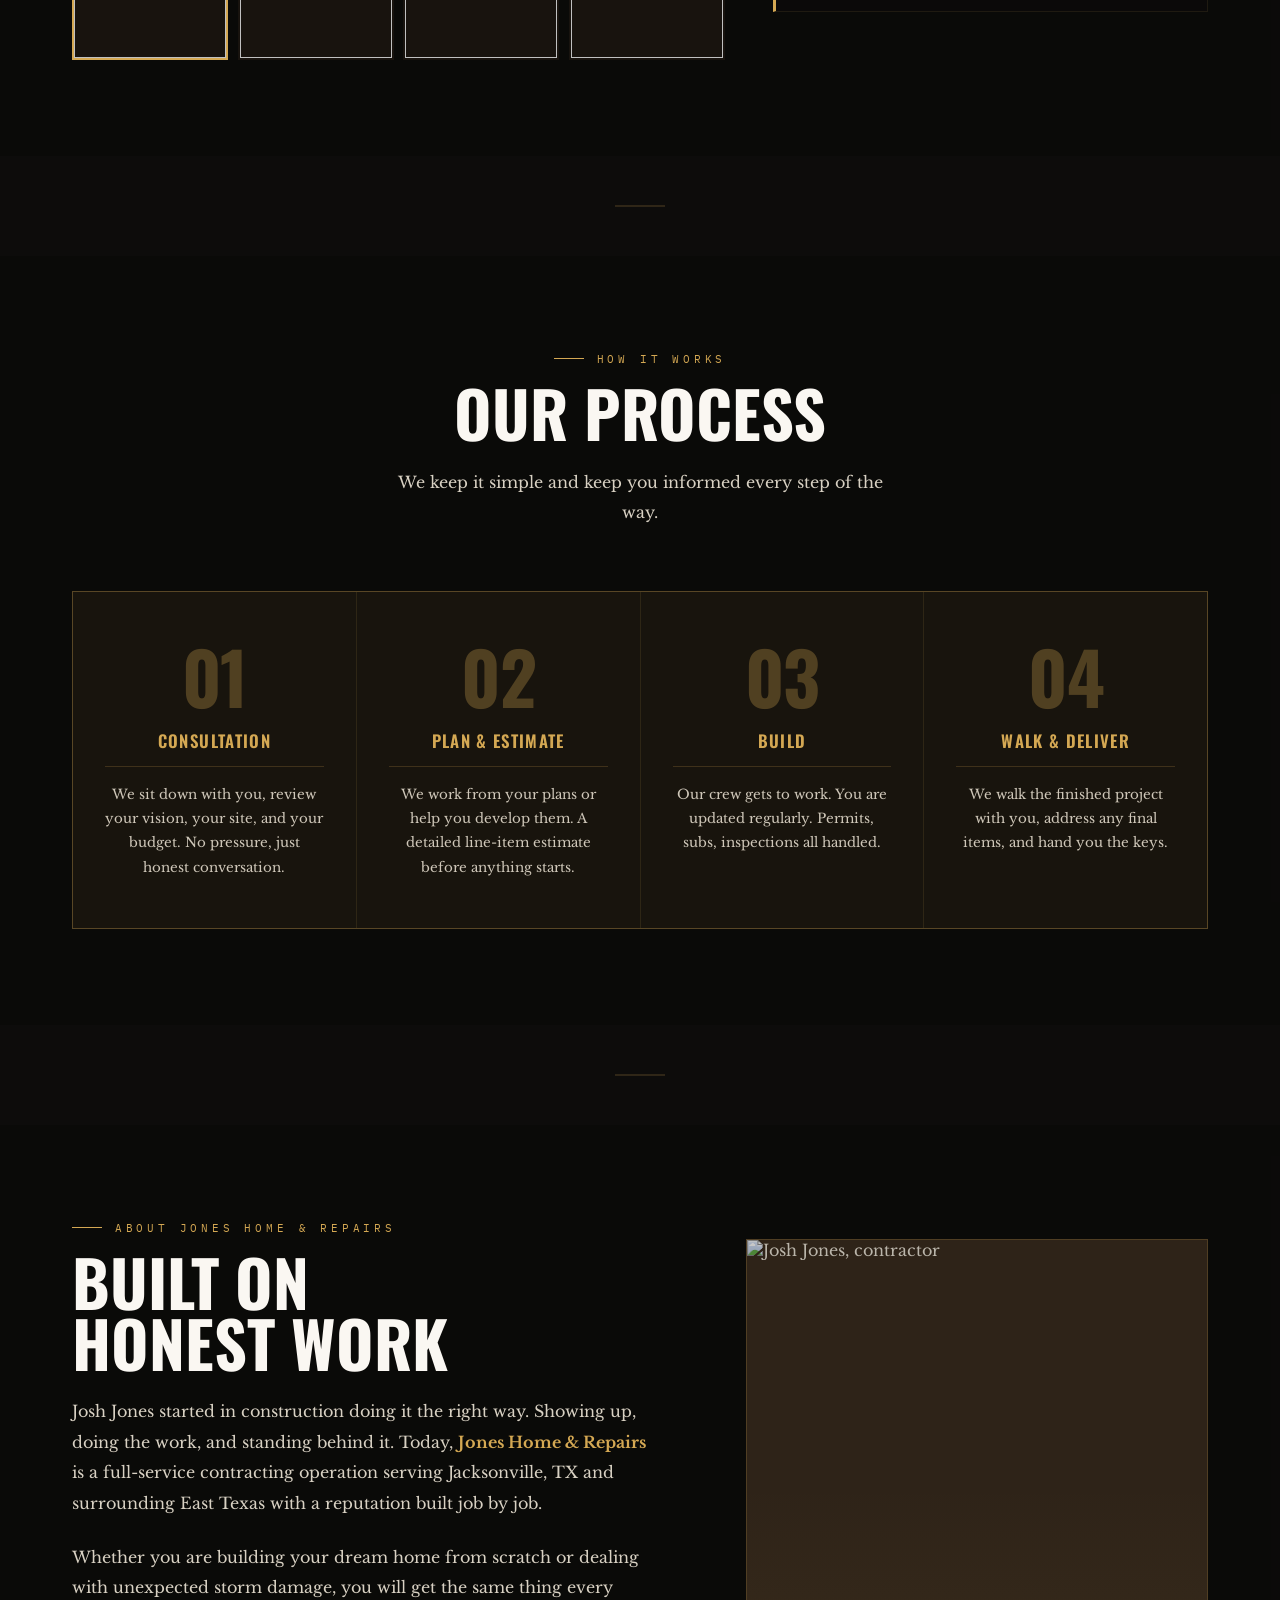
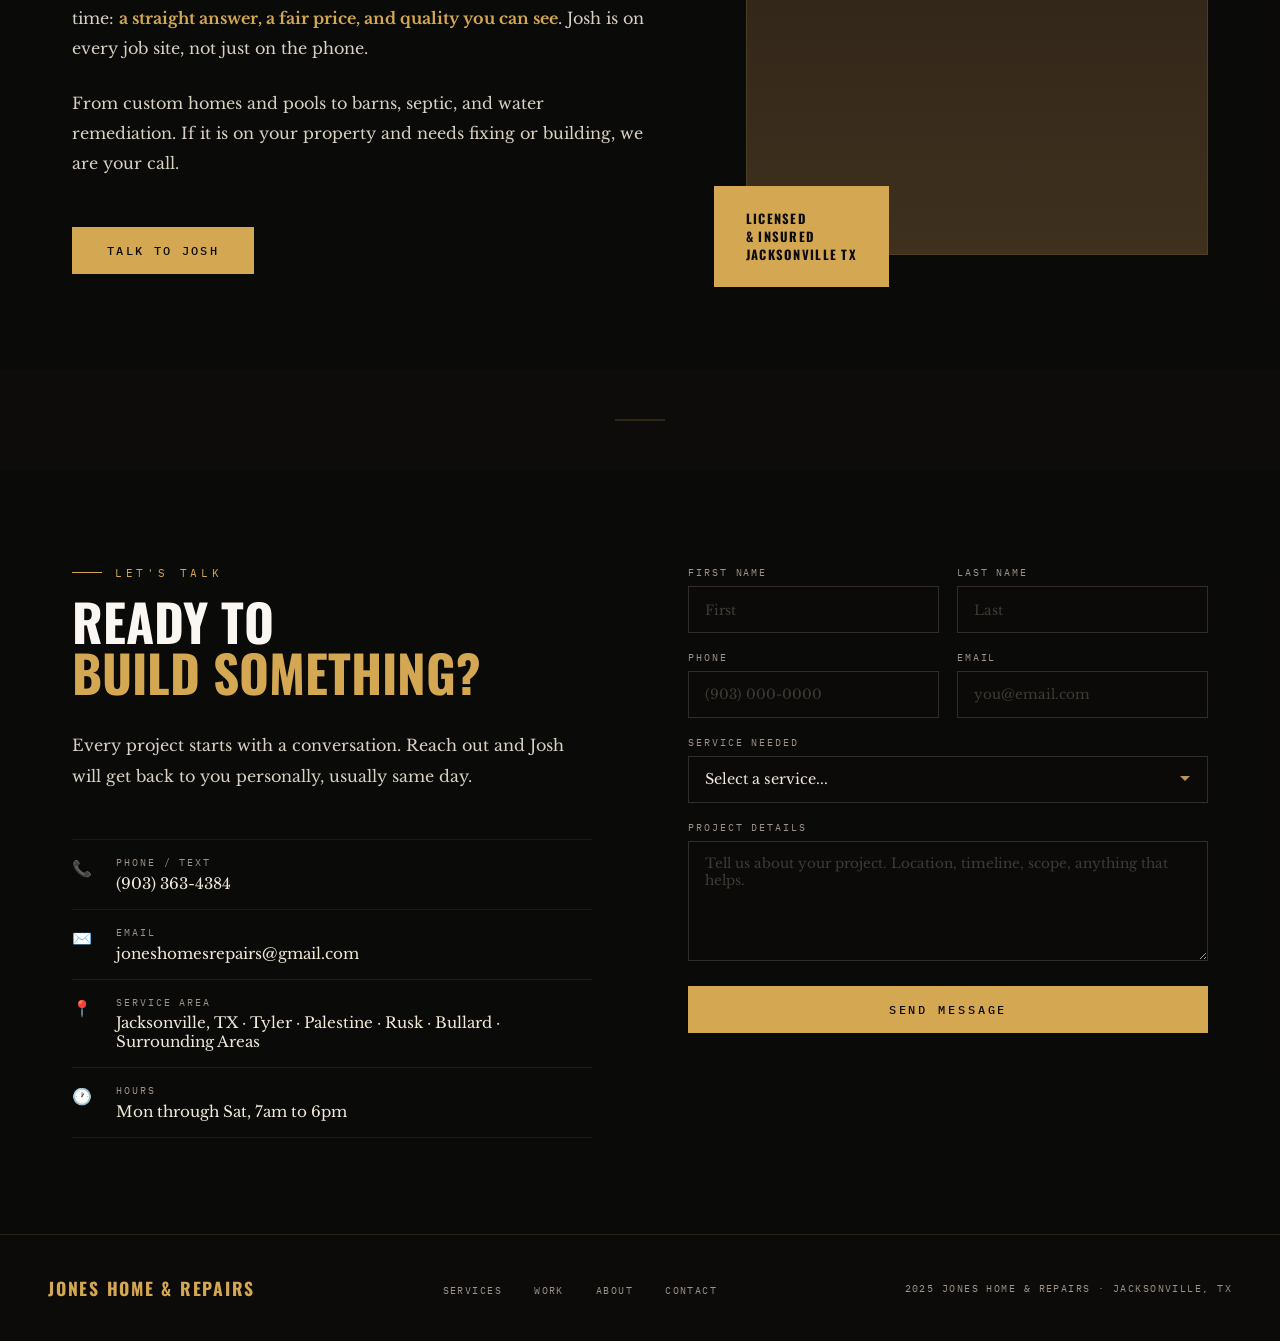
==== commit ea0a9388: "Update index.html" ====
--- a/index.html
+++ b/index.html
@@ -42,7 +42,7 @@
 <!-- ── HERO ── -->
 <section id="hero">
   <div class="hero-content">
-    <p class="hero-eyebrow">East Texas · Built Right · Built to Last</p>
+    <p class="hero-eyebrow">Jacksonville, TX · Built Right · Built to Last</p>
     <h1 class="hero-h1">Built From<em>The Ground Up.</em></h1>
     <p class="hero-sub">
       Custom homes, remodels, roofing, pools, drainage and more.
@@ -68,8 +68,8 @@
       <div class="hero-stat-label">On Every Job Site</div>
     </div>
     <div class="hero-stat">
-      <div class="hero-stat-num">East TX</div>
-      <div class="hero-stat-label">Serving the Region</div>
+      <div class="hero-stat-num">Jax TX</div>
+      <div class="hero-stat-label">Cherokee County &amp; Beyond</div>
     </div>
   </div>
 </section>
@@ -229,7 +229,7 @@
         </div>
         <div class="project-info">
           <div class="project-tag">Custom Home Build</div>
-          <h3 class="project-title">New Residence<br>Palestine, TX</h3>
+          <h3 class="project-title">New Residence<br>Jacksonville, TX</h3>
           <p class="project-body">Ground-up custom home construction managed entirely by Jones Home &amp; Repairs. From foundation to final trim, on schedule and on budget.</p>
           <div class="project-details">
             <div class="project-detail-item">
@@ -238,7 +238,7 @@
             </div>
             <div class="project-detail-item">
               <span class="detail-label">Location</span>
-              <span class="detail-val">Palestine, TX</span>
+              <span class="detail-val">Jacksonville, TX</span>
             </div>
             <div class="project-detail-item">
               <span class="detail-label">Status</span>
@@ -413,7 +413,7 @@
         <p class="about-body reveal">
           Josh Jones started in construction doing it the right way. Showing up, doing the work,
           and standing behind it. Today, <strong>Jones Home &amp; Repairs</strong> is a full-service
-          contracting operation serving East Texas with a reputation built job by job.
+          contracting operation serving Jacksonville, TX and surrounding East Texas with a reputation built job by job.
         </p>
         <p class="about-body reveal">
           Whether you are building your dream home from scratch or dealing with unexpected storm damage,
@@ -431,7 +431,7 @@
           <img src="assets/hero.jpg" alt="Josh Jones, contractor" />
         </div>
         <div class="about-accent-box">
-          Licensed<br>&amp; Insured<br>East Texas
+          Licensed<br>&amp; Insured<br>Jacksonville TX
         </div>
       </div>
     </div>
@@ -457,21 +457,21 @@
             <div class="contact-icon">📞</div>
             <div>
               <div class="contact-detail-label">Phone / Text</div>
-              <div class="contact-detail-val"><a href="tel:+19030000000">(903) 000-0000</a></div>
+              <div class="contact-detail-val"><a href="tel:+19033634384">(903) 363-4384</a></div>
             </div>
           </div>
           <div class="contact-row">
             <div class="contact-icon">✉️</div>
             <div>
               <div class="contact-detail-label">Email</div>
-              <div class="contact-detail-val"><a href="/cdn-cgi/l/email-protection#7913160a11391316171c0a1116141c0b1c0918100b0a571a1614"><span class="__cf_email__" data-cfemail="a5cfcad6cde5cfcacbc0d6cdcac8c0d7c0d5c4ccd7d68bc6cac8">[email&#160;protected]</span></a></div>
+              <div class="contact-detail-val"><a href="mailto:joneshomesrepairs@gmail.com">joneshomesrepairs@gmail.com</a></div>
             </div>
           </div>
           <div class="contact-row">
             <div class="contact-icon">📍</div>
             <div>
               <div class="contact-detail-label">Service Area</div>
-              <div class="contact-detail-val">Palestine, TX and Surrounding East Texas</div>
+              <div class="contact-detail-val">Jacksonville, TX · Tyler · Palestine · Rusk · Bullard · Surrounding Areas</div>
             </div>
           </div>
           <div class="contact-row">
@@ -542,7 +542,7 @@
     <li><a href="#about">About</a></li>
     <li><a href="#contact">Contact</a></li>
   </ul>
-  <p class="footer-copy">2025 Jones Home &amp; Repairs · Palestine, TX</p>
+  <p class="footer-copy">2025 Jones Home &amp; Repairs · Jacksonville, TX</p>
 </footer>
 
 <script src="script.js?v=3"></script>
--- a/style.css
+++ b/style.css
@@ -13,7 +13,7 @@
   --cream:      #f0e8d8;
   --white:      #faf7f2;
   --rust:       #8b3a1f;
-  --stone:      #6b6257;
+  --stone:      #9e9389;
   --font-display: 'Oswald', sans-serif;
   --font-body:    'Libre Baskerville', serif;
   --font-mono:    'IBM Plex Mono', monospace;
@@ -37,8 +37,8 @@
   inset: 0;
   z-index: -2;
   background: url('assets/bg.jpg') center center / cover no-repeat;
-  filter: brightness(0.45);
-  /* No background-attachment:fixed — this approach works on mobile */
+  /* No dark overlay here — sections and hero handle their own haze */
+  filter: brightness(0.85);
 }
 
 /* Fallback solid so nothing is ever pure white */
@@ -236,7 +236,7 @@
 .hero-sub {
   font-size: 1rem;
   line-height: 1.7;
-  color: rgba(240,232,216,0.78);
+  color: rgba(240,232,216,0.95);
   max-width: 520px;
   margin-bottom: 2rem;
   animation: fadeUp 0.7s ease 0.6s both;
@@ -286,34 +286,53 @@
   position: absolute;
   bottom: 0; left: 0; right: 0;
   display: flex;
-  border-top: 1px solid rgba(212,168,83,0.2);
   z-index: 1;
+  /* Solid dark base with gold top rule */
+  border-top: 1px solid rgba(212,168,83,0.5);
+  background: rgba(8,7,6,0.75);
 }
 
 .hero-stat {
   flex: 1;
-  padding: 1.2rem 2rem;
+  padding: 1.4rem 2rem;
   border-right: 1px solid rgba(212,168,83,0.15);
-  background: rgba(13,12,11,0.45);
-}
-
+  position: relative;
+  overflow: hidden;
+  transition: background 0.3s;
+}
+
+/* Gold top accent that slides in on hover */
+.hero-stat::before {
+  content: '';
+  position: absolute;
+  top: 0; left: 0; right: 0;
+  height: 2px;
+  background: var(--gold);
+  transform: scaleX(0);
+  transform-origin: left;
+  transition: transform 0.35s ease;
+}
+
+.hero-stat:hover { background: rgba(46,35,24,0.5); }
+.hero-stat:hover::before { transform: scaleX(1); }
 .hero-stat:last-child { border-right: none; }
 
 .hero-stat-num {
   font-family: var(--font-display);
-  font-size: 2rem;
+  font-size: 2.2rem;
   font-weight: 700;
   color: var(--gold);
   line-height: 1;
+  letter-spacing: -0.02em;
 }
 
 .hero-stat-label {
   font-family: var(--font-mono);
   font-size: 0.58rem;
-  letter-spacing: 0.22em;
-  text-transform: uppercase;
-  color: rgba(240,232,216,0.5);
-  margin-top: 0.35rem;
+  letter-spacing: 0.25em;
+  text-transform: uppercase;
+  color: rgba(240,232,216,0.75);
+  margin-top: 0.4rem;
 }
 
 /* ── CAROUSEL STRIP ────────────────────────────────────── */
@@ -321,37 +340,67 @@
   position: relative;
   z-index: 1;
   overflow: hidden;
-  border-top: 1px solid rgba(212,168,83,0.2);
-  border-bottom: 1px solid rgba(212,168,83,0.2);
-  background: rgba(13,12,11,0.55);
+  background: rgba(8,7,6,0.72);
+  /* Double gold border — top and bottom with gap */
+  border-top: 1px solid rgba(212,168,83,0.55);
+  border-bottom: 1px solid rgba(212,168,83,0.55);
+  /* Inner shadow to give depth */
+  box-shadow:
+    inset 0 1px 0 rgba(212,168,83,0.08),
+    inset 0 -1px 0 rgba(212,168,83,0.08);
+}
+
+/* Fade edges so text dissolves into background */
+.carousel-strip::before,
+.carousel-strip::after {
+  content: '';
+  position: absolute;
+  top: 0; bottom: 0;
+  width: 120px;
+  z-index: 2;
+  pointer-events: none;
+}
+
+.carousel-strip::before {
+  left: 0;
+  background: linear-gradient(to right, rgba(8,7,6,0.9), transparent);
+}
+
+.carousel-strip::after {
+  right: 0;
+  background: linear-gradient(to left, rgba(8,7,6,0.9), transparent);
 }
 
 .carousel-track {
   display: flex;
   align-items: center;
   white-space: nowrap;
-  animation: marquee 35s linear infinite;
+  animation: marquee 40s linear infinite;
   width: max-content;
-  padding: 1rem 0;
+  padding: 1.1rem 0;
 }
 
 .carousel-track span {
   font-family: var(--font-mono);
-  font-size: 0.72rem;
-  letter-spacing: 0.2em;
+  font-size: 0.68rem;
+  letter-spacing: 0.28em;
   text-transform: uppercase;
   color: var(--cream);
-  opacity: 0.7;
-  padding: 0 2rem;
+  opacity: 0.6;
+  padding: 0 2.5rem;
   display: inline-block;
-}
+  transition: opacity 0.2s;
+}
+
+.carousel-track span:hover { opacity: 1; }
 
 .carousel-track .dot {
   color: var(--gold);
-  font-size: 0.45rem;
-  opacity: 1;
+  font-size: 0.4rem;
+  opacity: 0.8;
   padding: 0;
   vertical-align: middle;
+  flex-shrink: 0;
 }
 
 @keyframes marquee {
@@ -384,7 +433,7 @@
 section { position: relative; z-index: 1; }
 
 section.panel {
-  background: rgba(10,9,8,0.78);
+  background: rgba(10,9,8,0.48);
 }
 
 .section-inner {
@@ -438,76 +487,85 @@
 .services-desc {
   font-size: 1rem;
   line-height: 1.8;
-  color: rgba(240,232,216,0.65);
+  color: rgba(240,232,216,0.88);
   align-self: end;
 }
 
-/* Sharp grid — no gap, gold dividers */
+/* Sharp grid — gold dividers */
 .services-grid {
   display: grid;
   grid-template-columns: repeat(3, 1fr);
-  border: 1px solid rgba(212,168,83,0.18);
-}
-
-/* Each card: left gold border accent, number in corner */
+  border: 1px solid rgba(212,168,83,0.25);
+}
+
 .service-card {
-  background: rgba(13,12,11,0.0);
-  padding: 2rem 2rem 2rem 2.5rem;
-  border-right: 1px solid rgba(212,168,83,0.12);
-  border-bottom: 1px solid rgba(212,168,83,0.12);
+  background: rgba(8,7,6,0.55);
+  padding: 2.2rem 2rem 2rem 2.2rem;
+  border-right: 1px solid rgba(212,168,83,0.15);
+  border-bottom: 1px solid rgba(212,168,83,0.15);
   position: relative;
   overflow: hidden;
   transition: background 0.3s;
 }
 
-/* Gold left accent bar */
+/* Gold left accent bar slides down on hover */
 .service-card::before {
   content: '';
   position: absolute;
   top: 0; left: 0;
   width: 3px;
   height: 0;
-  background: var(--gold);
-  transition: height 0.35s ease;
-}
-
-.service-card:hover { background: rgba(46,35,24,0.45); }
+  background: linear-gradient(to bottom, var(--gold), rgba(212,168,83,0.2));
+  transition: height 0.4s ease;
+}
+
+.service-card:hover { background: rgba(46,35,24,0.65); }
 .service-card:hover::before { height: 100%; }
 
-/* Card number watermark */
+/* Number — large, gold, clearly readable */
 .service-card::after {
   content: attr(data-num);
   position: absolute;
   top: 1rem;
   right: 1.2rem;
   font-family: var(--font-display);
-  font-size: 3.5rem;
+  font-size: 3.2rem;
   font-weight: 700;
-  color: rgba(212,168,83,0.07);
+  color: rgba(212,168,83,0.25);
   line-height: 1;
   pointer-events: none;
-}
-
+  transition: color 0.3s;
+}
+
+.service-card:hover::after {
+  color: rgba(212,168,83,0.45);
+}
+
+/* Gold underline beneath icon */
 .service-icon {
   font-size: 1.5rem;
-  margin-bottom: 0.8rem;
+  margin-bottom: 1rem;
   display: block;
+  padding-bottom: 0.8rem;
+  border-bottom: 1px solid rgba(212,168,83,0.25);
+  width: fit-content;
 }
 
 .service-name {
   font-family: var(--font-display);
-  font-size: 1.05rem;
+  font-size: 1rem;
   font-weight: 600;
   text-transform: uppercase;
-  letter-spacing: 0.06em;
+  letter-spacing: 0.08em;
   color: var(--white);
   margin-bottom: 0.5rem;
+  margin-top: 0.6rem;
 }
 
 .service-desc {
-  font-size: 0.83rem;
-  line-height: 1.7;
-  color: rgba(240,232,216,0.5);
+  font-size: 0.82rem;
+  line-height: 1.75;
+  color: rgba(240,232,216,0.85);
 }
 
 /* ── PROJECTS ──────────────────────────────────────────── */
@@ -516,7 +574,7 @@
 .projects-intro {
   font-size: 1rem;
   line-height: 1.8;
-  color: rgba(240,232,216,0.6);
+  color: rgba(240,232,216,0.88);
   max-width: 600px;
   margin-bottom: 2.5rem;
 }
@@ -641,7 +699,7 @@
 .project-body {
   font-size: 0.92rem;
   line-height: 1.8;
-  color: rgba(240,232,216,0.65);
+  color: rgba(240,232,216,0.88);
   margin-bottom: 1.8rem;
 }
 
@@ -680,40 +738,49 @@
   grid-template-columns: repeat(4, 1fr);
   gap: 1px;
   margin-top: 4rem;
-  background: rgba(212,168,83,0.1);
-  border: 1px solid rgba(212,168,83,0.1);
+  background: rgba(212,168,83,0.18);
+  border: 1px solid rgba(212,168,83,0.25);
 }
 
 .process-step {
   padding: 3rem 2rem;
   text-align: center;
-  background: rgba(13,12,11,0.35);
+  background: rgba(8,7,6,0.55);
   position: relative;
   transition: background 0.3s;
-}
-
-.process-step:hover { background: rgba(46,35,24,0.5); }
-
+  overflow: hidden;
+}
+
+.process-step:hover { background: rgba(46,35,24,0.65); }
+
+/* Gold top accent bar on hover */
 .process-step::before {
   content: '';
   position: absolute;
   top: 0; left: 0; right: 0;
-  height: 2px;
-  background: var(--gold);
+  height: 3px;
+  background: linear-gradient(to right, transparent, var(--gold), transparent);
   transform: scaleX(0);
-  transition: transform 0.3s ease;
+  transition: transform 0.4s ease;
 }
 
 .process-step:hover::before { transform: scaleX(1); }
 
+/* Large visible gold number */
 .step-num {
   font-family: var(--font-display);
-  font-size: 3rem;
+  font-size: 4.5rem;
   font-weight: 700;
-  color: rgba(212,168,83,0.13);
+  color: rgba(212,168,83,0.3);
   line-height: 1;
-  margin-bottom: 1.2rem;
+  margin-bottom: 1rem;
   display: block;
+  transition: color 0.3s;
+  letter-spacing: -0.02em;
+}
+
+.process-step:hover .step-num {
+  color: rgba(212,168,83,0.55);
 }
 
 .step-title {
@@ -721,15 +788,17 @@
   font-size: 1.05rem;
   font-weight: 600;
   text-transform: uppercase;
-  letter-spacing: 0.07em;
+  letter-spacing: 0.08em;
   color: var(--gold);
-  margin-bottom: 0.8rem;
+  margin-bottom: 1rem;
+  padding-bottom: 0.8rem;
+  border-bottom: 1px solid rgba(212,168,83,0.2);
 }
 
 .step-desc {
   font-size: 0.84rem;
-  line-height: 1.75;
-  color: rgba(240,232,216,0.5);
+  line-height: 1.8;
+  color: rgba(240,232,216,0.85);
 }
 
 /* ── ABOUT ─────────────────────────────────────────────── */
@@ -745,7 +814,7 @@
 .about-body {
   font-size: 1rem;
   line-height: 1.9;
-  color: rgba(240,232,216,0.7);
+  color: rgba(240,232,216,0.9);
   margin-bottom: 1.5rem;
 }
 
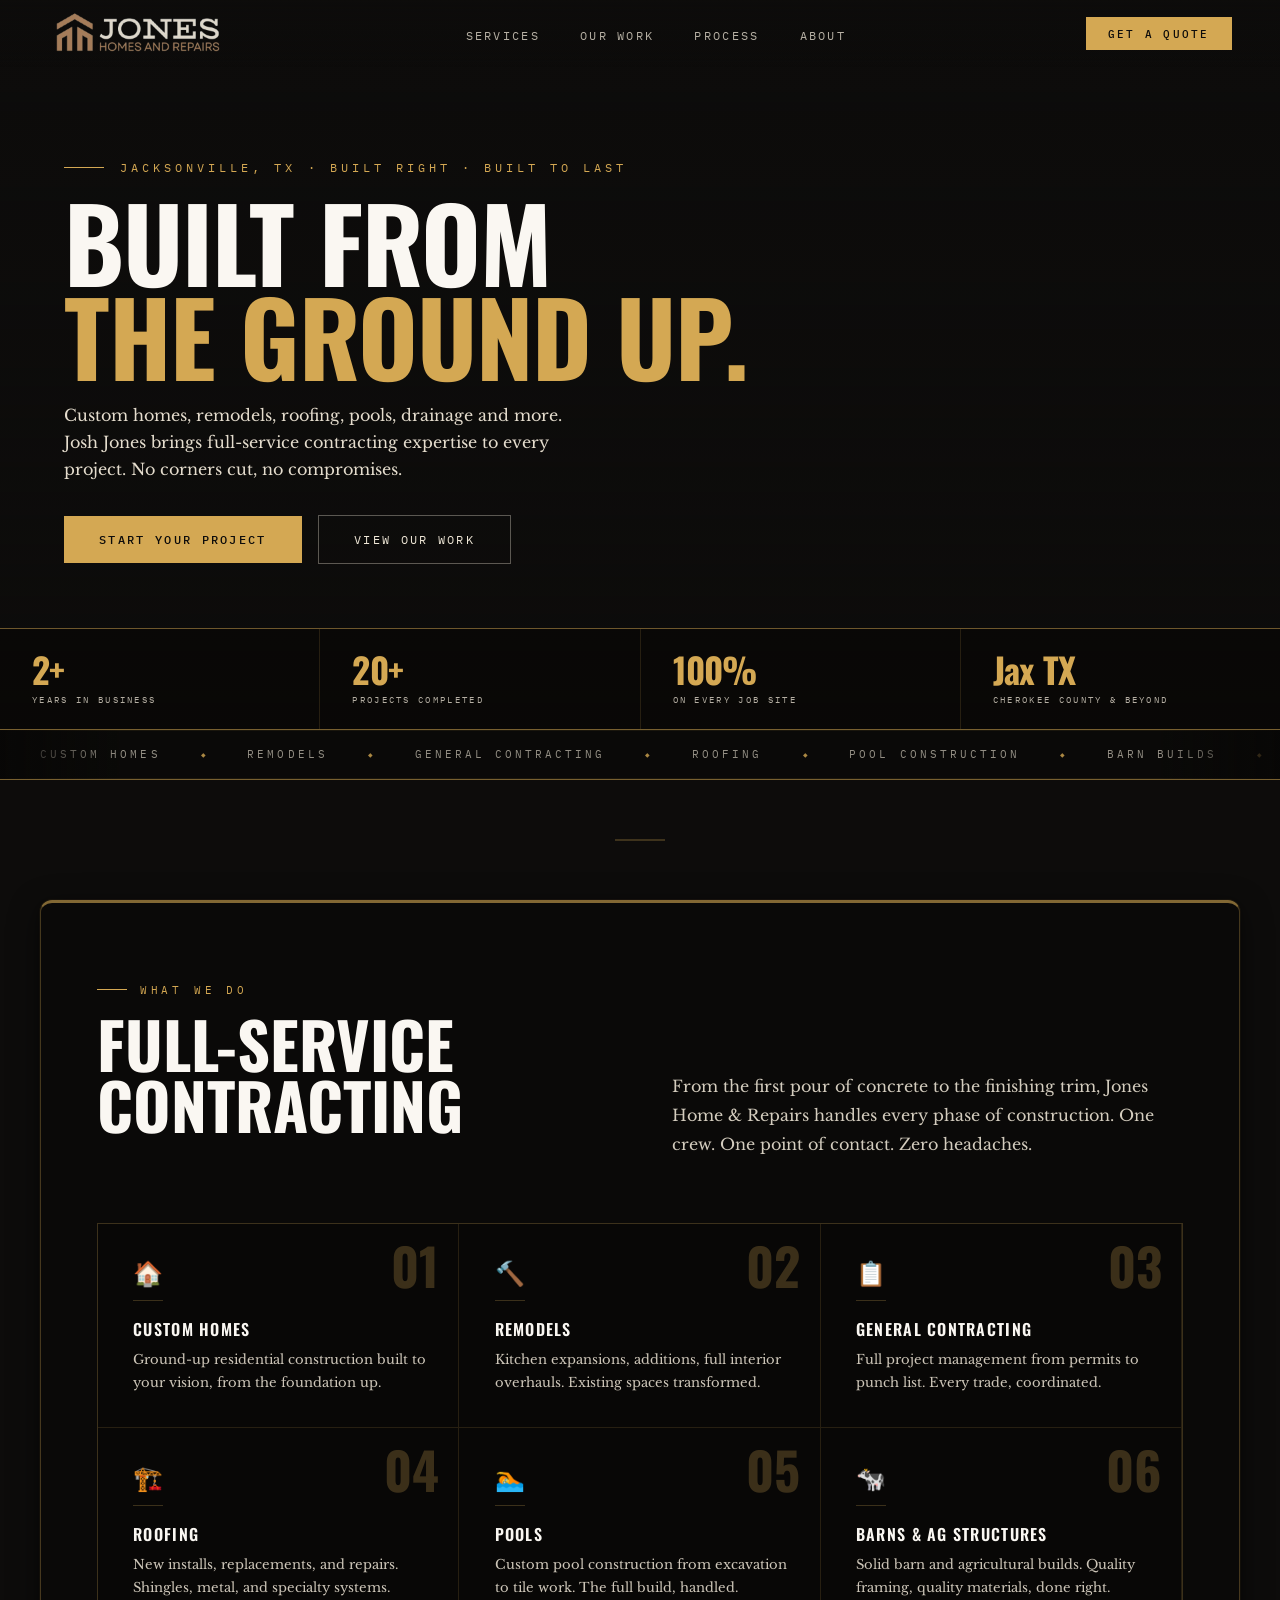
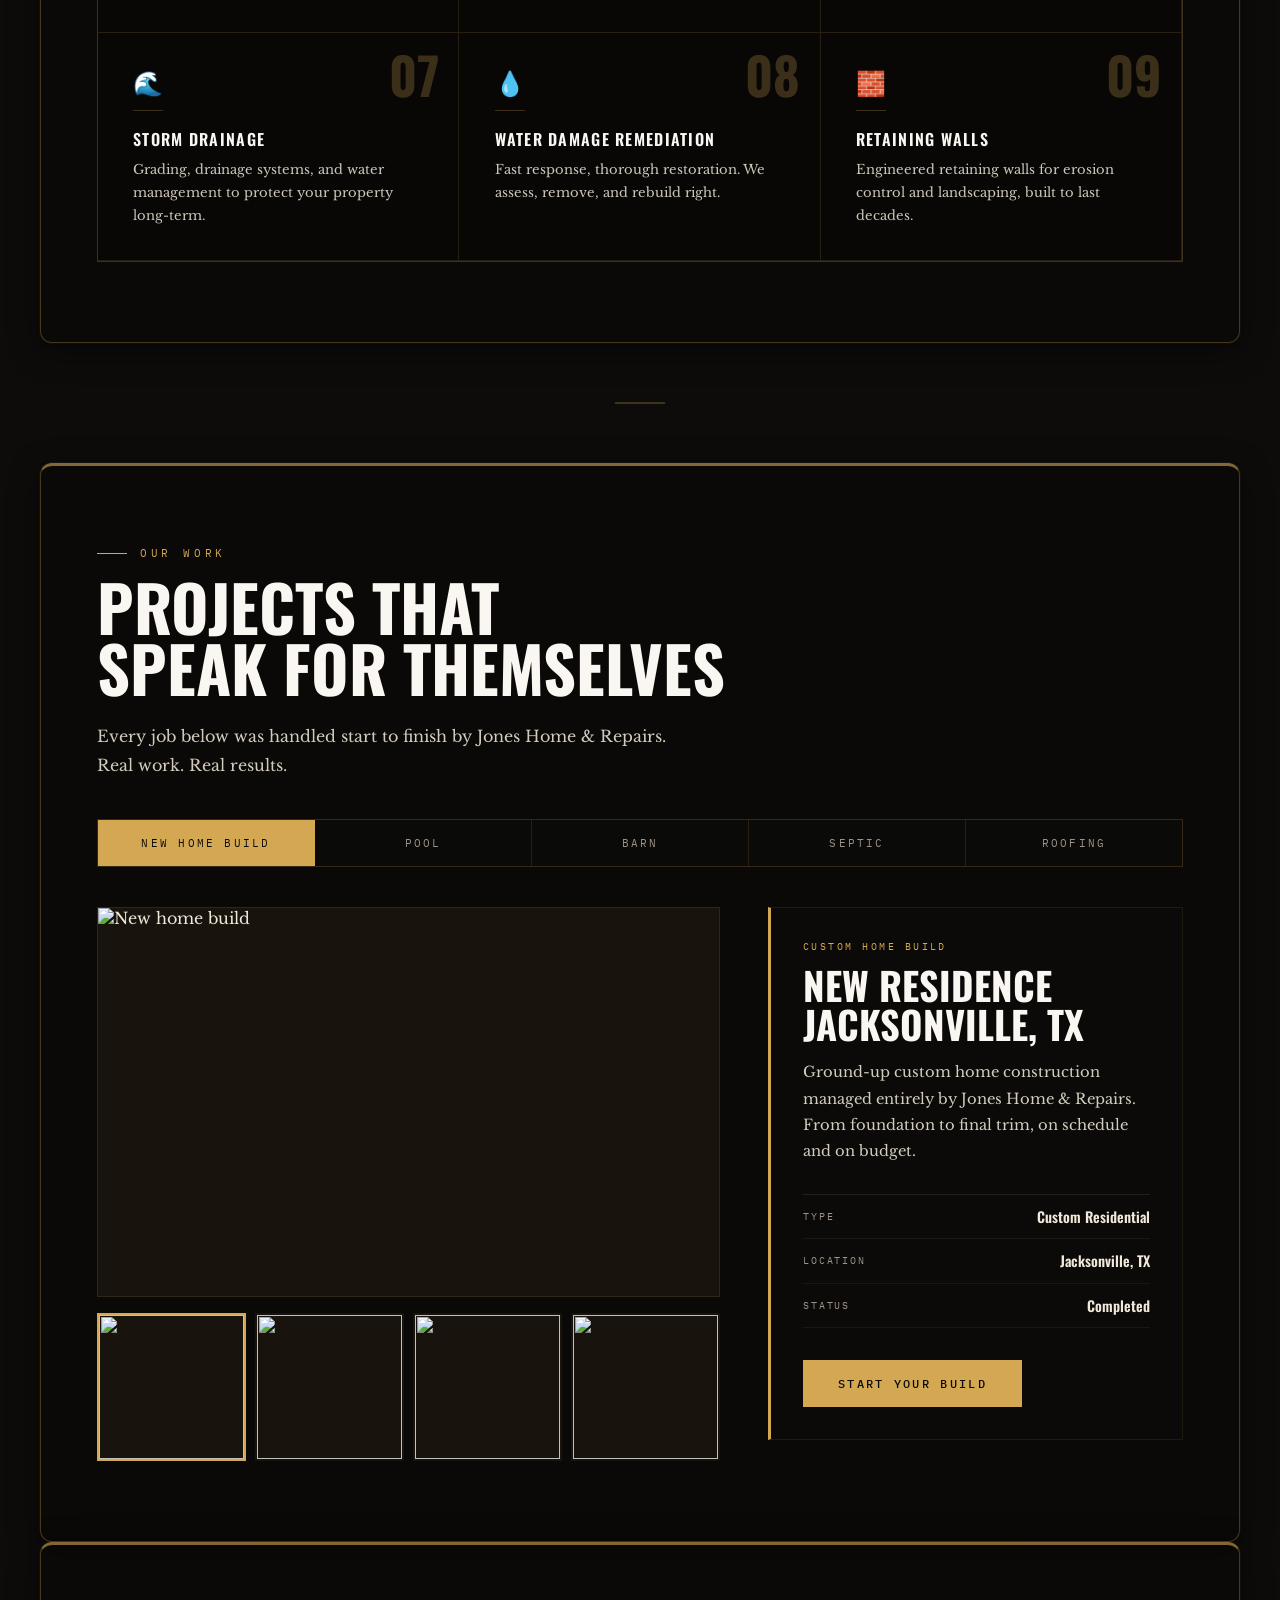
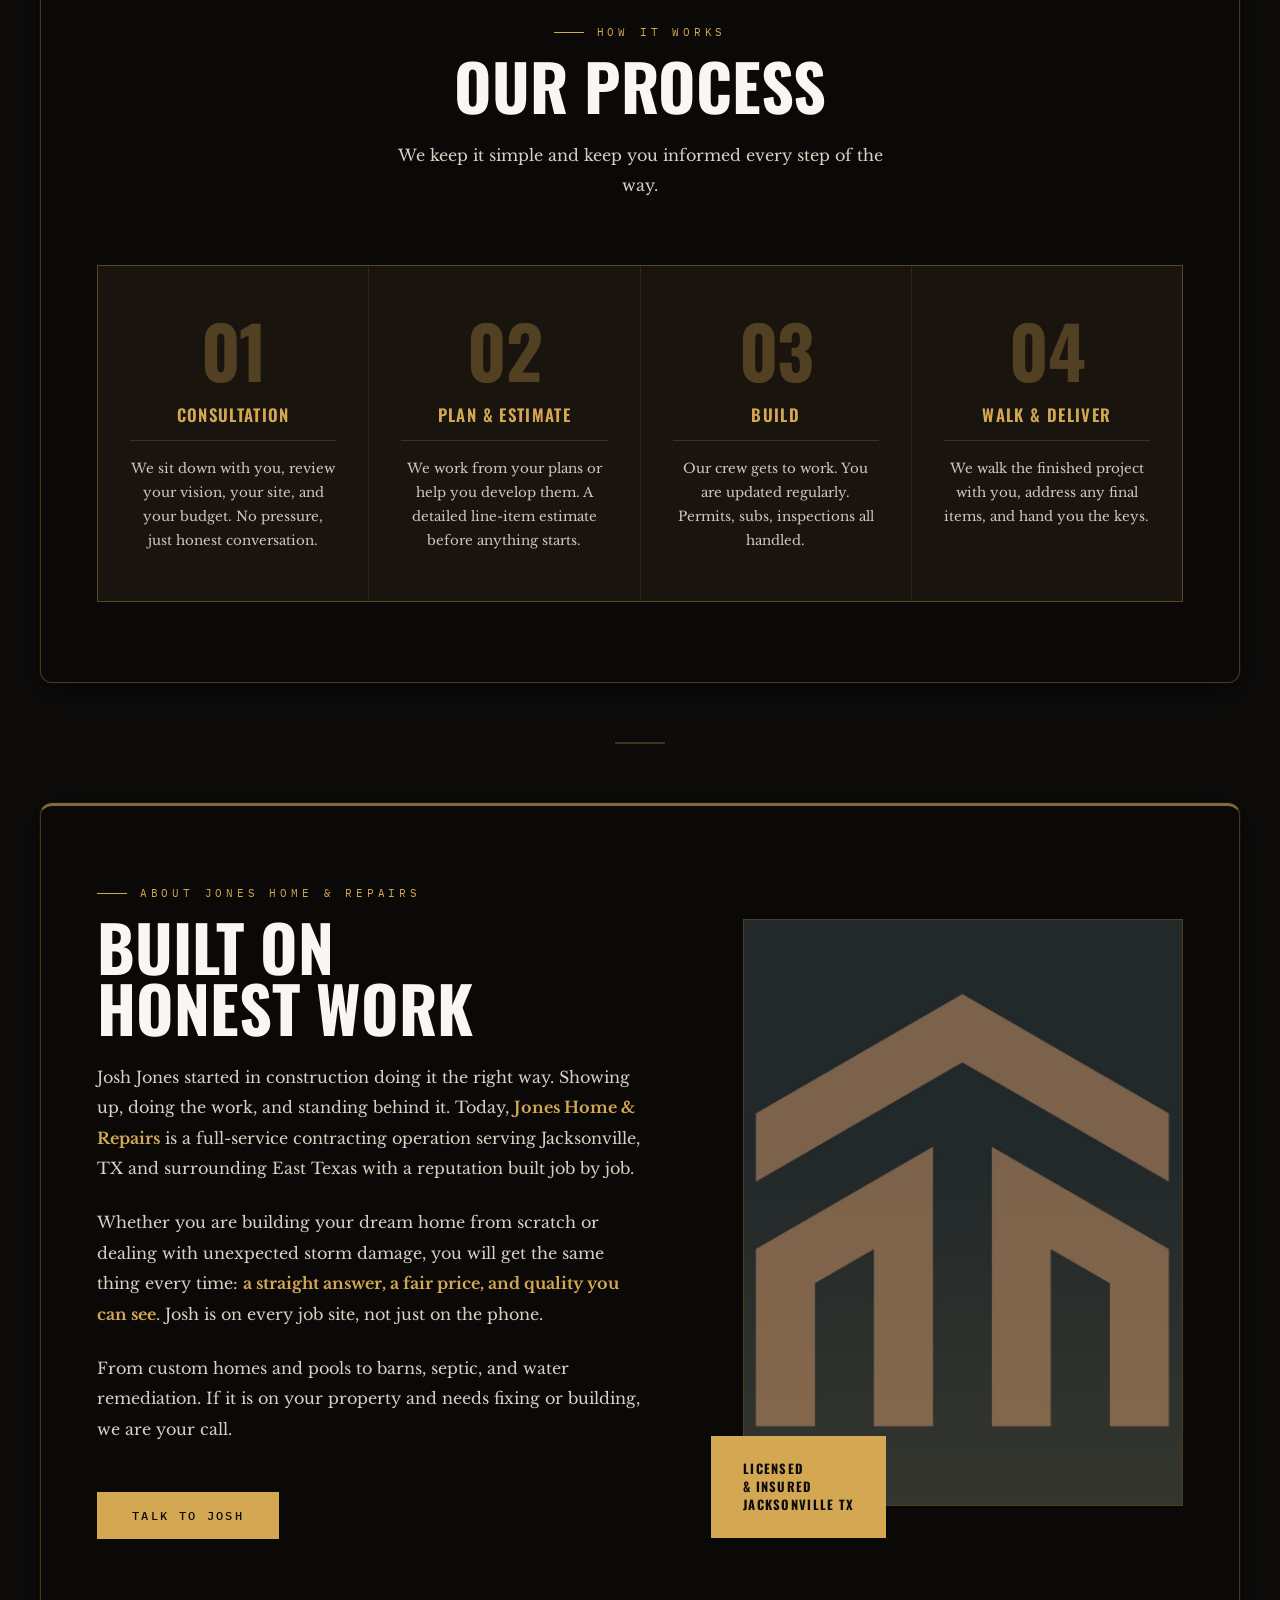
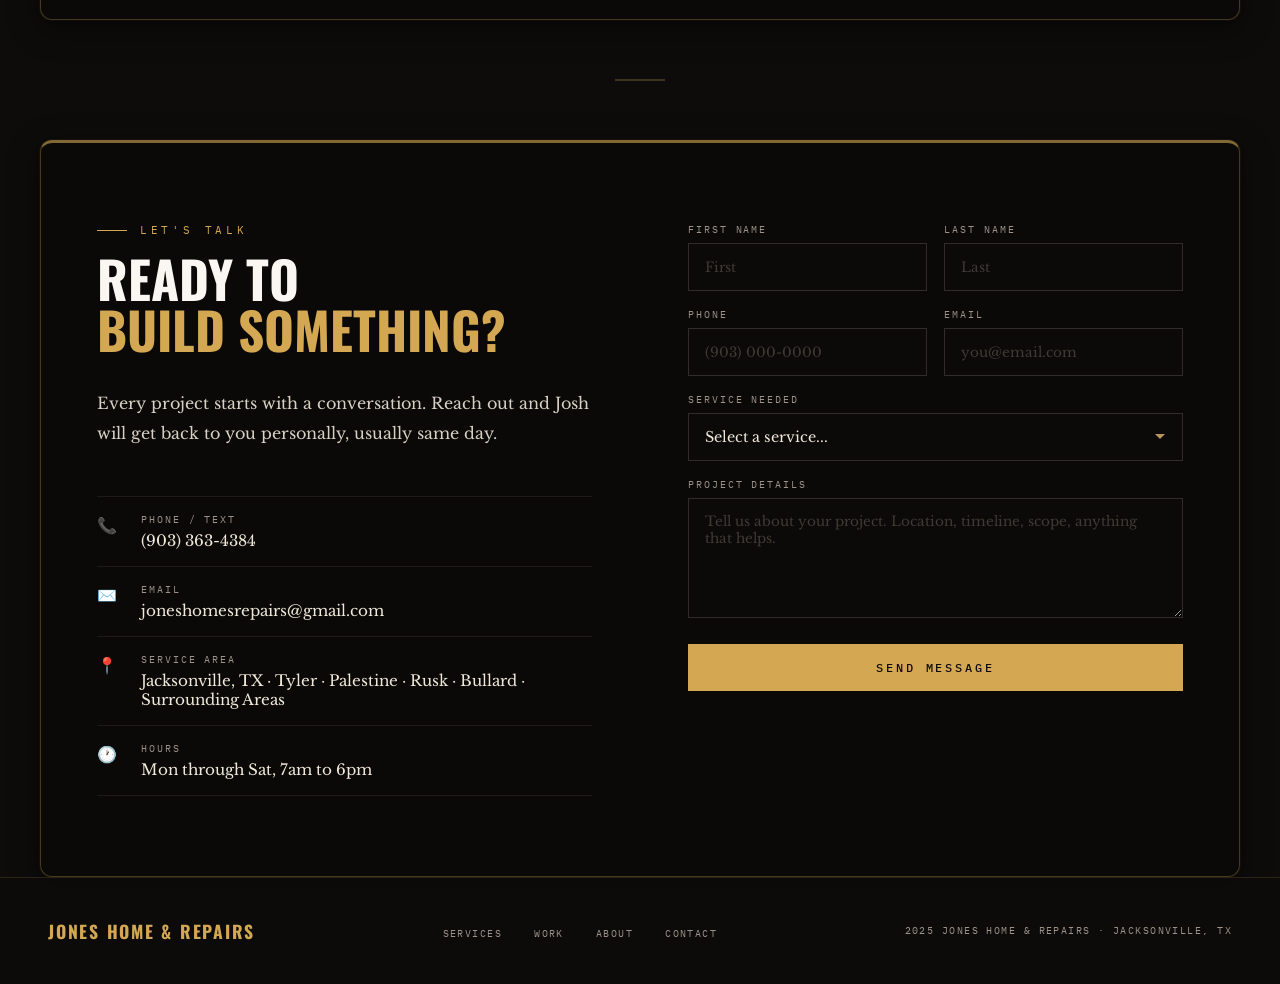
==== commit 9816dc82: "added roof photos" ====
--- a/index.html
+++ b/index.html
@@ -211,6 +211,7 @@
       <button class="tab-btn" data-tab="pool">Pool</button>
       <button class="tab-btn" data-tab="barn">Barn</button>
       <button class="tab-btn" data-tab="septic">Septic</button>
+      <button class="tab-btn" data-tab="roof">Roofing</button>
     </div>
 
     <!-- New Home Build -->
@@ -361,13 +362,45 @@
       </div>
     </div>
 
+    <!-- Roofing -->
+    <div class="project-panel" id="tab-roof">
+      <div class="project-layout">
+        <div class="project-gallery">
+          <div class="gallery-main">
+            <img src="assets/roof1.jpg" alt="Roofing job" loading="lazy" />
+          </div>
+          <div class="gallery-thumbs">
+            <div class="thumb active" data-src="assets/roof1.jpg"><img src="assets/roof1.jpg" alt="" loading="lazy" /></div>
+            <div class="thumb" data-src="assets/roof2.jpg"><img src="assets/roof2.jpg" alt="" loading="lazy" /></div>
+            <div class="thumb" data-src="assets/roof3.jpg"><img src="assets/roof3.jpg" alt="" loading="lazy" /></div>
+            <div class="thumb" data-src="assets/roof4.jpg"><img src="assets/roof4.jpg" alt="" loading="lazy" /></div>
+          </div>
+        </div>
+        <div class="project-info">
+          <div class="project-tag">Roofing</div>
+          <h3 class="project-title">Roof Repair<br>East Texas</h3>
+          <p class="project-body">Full roof repair handled start to finish. Whether it is storm damage, age, or a failing system, we assess, remove, and rebuild right the first time.</p>
+          <div class="project-details">
+            <div class="project-detail-item">
+              <span class="detail-label">Type</span>
+              <span class="detail-val">Roof Repair</span>
+            </div>
+            <div class="project-detail-item">
+              <span class="detail-label">Location</span>
+              <span class="detail-val">East Texas</span>
+            </div>
+            <div class="project-detail-item">
+              <span class="detail-label">Status</span>
+              <span class="detail-val">Completed</span>
+            </div>
+          </div>
+          <a href="#contact" class="btn-primary" style="margin-top:2rem;display:inline-block;">Get a Roof Quote</a>
+        </div>
+      </div>
+    </div>
+
   </div>
 </section>
-
-<!-- ── BREAK ── -->
-<div class="section-break"></div>
-
-<!-- ── PROCESS ── -->
 <section id="process" class="panel">
   <div class="section-inner">
     <div class="process-header">
@@ -403,7 +436,7 @@
 <!-- ── BREAK ── -->
 <div class="section-break"></div>
 
-<!-- ── ABOUT ── -->
+<!-- ── PROCESS ── -->
 <section id="about" class="panel">
   <div class="section-inner">
     <div class="about-wrap">
@@ -547,4 +580,4 @@
 
 <script src="script.js?v=3"></script>
 </body>
-</html>
+</html>
--- a/style.css
+++ b/style.css
@@ -165,10 +165,11 @@
    Tightened top padding so hero text sits higher on mobile. */
 #hero {
   position: relative;
-  min-height: 100vh;
+  min-height: auto;
   display: flex;
-  align-items: flex-end;
-  padding: 0 4rem 7rem;
+  flex-direction: column;
+  align-items: flex-start;
+  padding: 10rem 4rem 0;
   overflow: hidden;
 }
 
@@ -191,6 +192,7 @@
   position: relative;
   z-index: 1;
   max-width: 900px;
+  padding-bottom: 4rem;
 }
 
 .hero-eyebrow {
@@ -283,11 +285,12 @@
 
 /* ── HERO STATS BAR ────────────────────────────────────── */
 .hero-stats {
-  position: absolute;
-  bottom: 0; left: 0; right: 0;
+  position: relative;
   display: flex;
   z-index: 1;
-  /* Solid dark base with gold top rule */
+  width: calc(100% + 8rem);
+  margin-left: -4rem;
+  margin-right: -4rem;
   border-top: 1px solid rgba(212,168,83,0.5);
   background: rgba(8,7,6,0.75);
 }
@@ -340,11 +343,9 @@
   position: relative;
   z-index: 1;
   overflow: hidden;
-  background: rgba(8,7,6,0.72);
-  /* Double gold border — top and bottom with gap */
+  background: rgba(8,7,6,0.45);
   border-top: 1px solid rgba(212,168,83,0.55);
   border-bottom: 1px solid rgba(212,168,83,0.55);
-  /* Inner shadow to give depth */
   box-shadow:
     inset 0 1px 0 rgba(212,168,83,0.08),
     inset 0 -1px 0 rgba(212,168,83,0.08);
@@ -414,8 +415,9 @@
 .section-break {
   position: relative;
   z-index: 1;
-  height: 100px;
+  height: 120px;
   background: transparent;
+  /* No overlay — raw background photo shows through completely */
 }
 
 .section-break::before {
@@ -426,14 +428,30 @@
   transform: translate(-50%, -50%);
   width: 50px;
   height: 1px;
-  background: rgba(212,168,83,0.35);
+  background: rgba(212,168,83,0.5);
 }
 
 /* ── SECTION BASE ──────────────────────────────────────── */
 section { position: relative; z-index: 1; }
 
+/* Sections are transparent — the card is contained inside */
 section.panel {
-  background: rgba(10,9,8,0.48);
+  background: transparent;
+  padding-top: 0;
+  padding-bottom: 0;
+}
+
+/* The inner card floats with space on both sides */
+section.panel .section-inner {
+  background: rgba(10,9,8,0.72);
+  border: 1px solid rgba(212,168,83,0.3);
+  border-top: 3px solid rgba(212,168,83,0.6);
+  border-radius: 12px;
+  padding: 5rem 3.5rem;
+  box-shadow:
+    0 8px 32px rgba(0,0,0,0.45),
+    0 2px 8px rgba(0,0,0,0.3),
+    0 0 0 1px rgba(212,168,83,0.08);
 }
 
 .section-inner {
@@ -474,7 +492,7 @@
 }
 
 /* ── SERVICES ──────────────────────────────────────────── */
-#services { padding: 6rem 0; }
+#services { padding: 0 2rem; }
 
 .services-header {
   display: grid;
@@ -569,7 +587,7 @@
 }
 
 /* ── PROJECTS ──────────────────────────────────────────── */
-#projects { padding: 6rem 0; }
+#projects { padding: 0 2rem; }
 
 .projects-intro {
   font-size: 1rem;
@@ -729,7 +747,7 @@
 }
 
 /* ── PROCESS ───────────────────────────────────────────── */
-#process { padding: 6rem 0; }
+#process { padding: 0 2rem; }
 
 .process-header { text-align: center; }
 
@@ -802,7 +820,7 @@
 }
 
 /* ── ABOUT ─────────────────────────────────────────────── */
-#about { padding: 6rem 0; }
+#about { padding: 0 2rem; }
 
 .about-wrap {
   display: grid;
@@ -861,7 +879,7 @@
 }
 
 /* ── CONTACT ───────────────────────────────────────────── */
-#contact { padding: 6rem 0; border-top: none; }
+#contact { padding: 0 2rem; border-top: none; }
 
 .contact-wrap {
   display: grid;
@@ -1049,9 +1067,9 @@
   .nav-links, .nav-cta { display: none; }
   .hamburger { display: flex; }
 
-  /* Hero: tighter top gap on mobile */
-  #hero { padding: 0 1.5rem 8rem; min-height: 100svh; }
-  .hero-stats { flex-wrap: wrap; }
+  /* Hero: tighter on mobile, text starts higher */
+  #hero { padding: 7rem 1.5rem 0; min-height: auto; align-items: flex-start; flex-direction: column; }
+  .hero-stats { width: calc(100% + 3rem); margin-left: -1.5rem; margin-right: -1.5rem; flex-wrap: wrap; }
   .hero-stat { flex: 1 1 50%; padding: 1rem 1.2rem; }
 
   .services-header { grid-template-columns: 1fr; gap: 1.2rem; margin-bottom: 2.5rem; }
@@ -1064,7 +1082,8 @@
 
   footer { flex-direction: column; align-items: flex-start; padding: 2rem 1.5rem; }
   .section-inner { padding: 0 1.5rem; }
-  #services, #projects, #process, #about, #contact { padding: 4rem 0; }
+  section.panel .section-inner { padding: 3rem 1.5rem; border-radius: 10px; }
+  #services, #projects, #process, #about, #contact { padding: 0 1rem; }
   .section-break { height: 70px; }
 }
 
@@ -1077,6 +1096,6 @@
   .tab-btn { padding: 0.9rem 0.8rem; font-size: 0.62rem; letter-spacing: 0.12em; }
   .gallery-thumbs { gap: 0.4rem; }
 
-  /* On very small screens, tighten section breaks */
   .section-break { height: 50px; }
-}
+  #services, #projects, #process, #about, #contact { padding: 0 0.75rem; }
+}
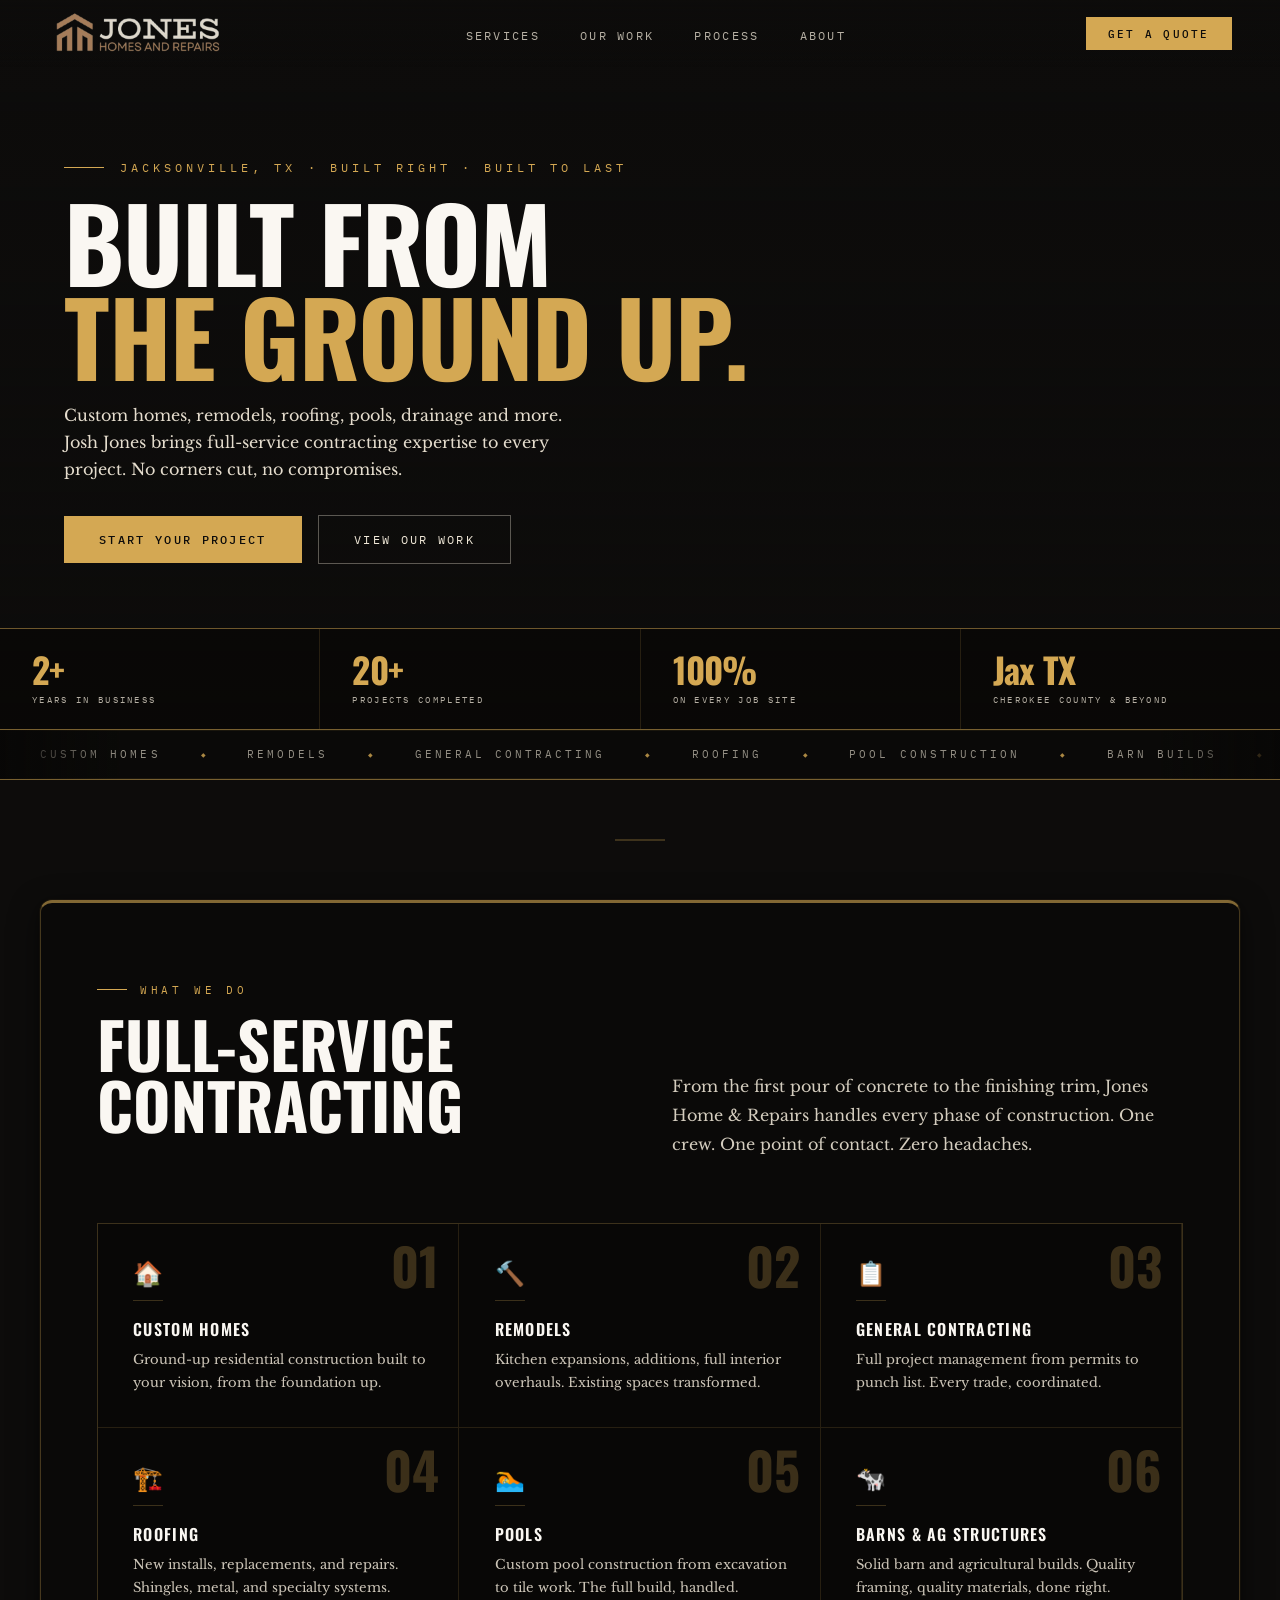
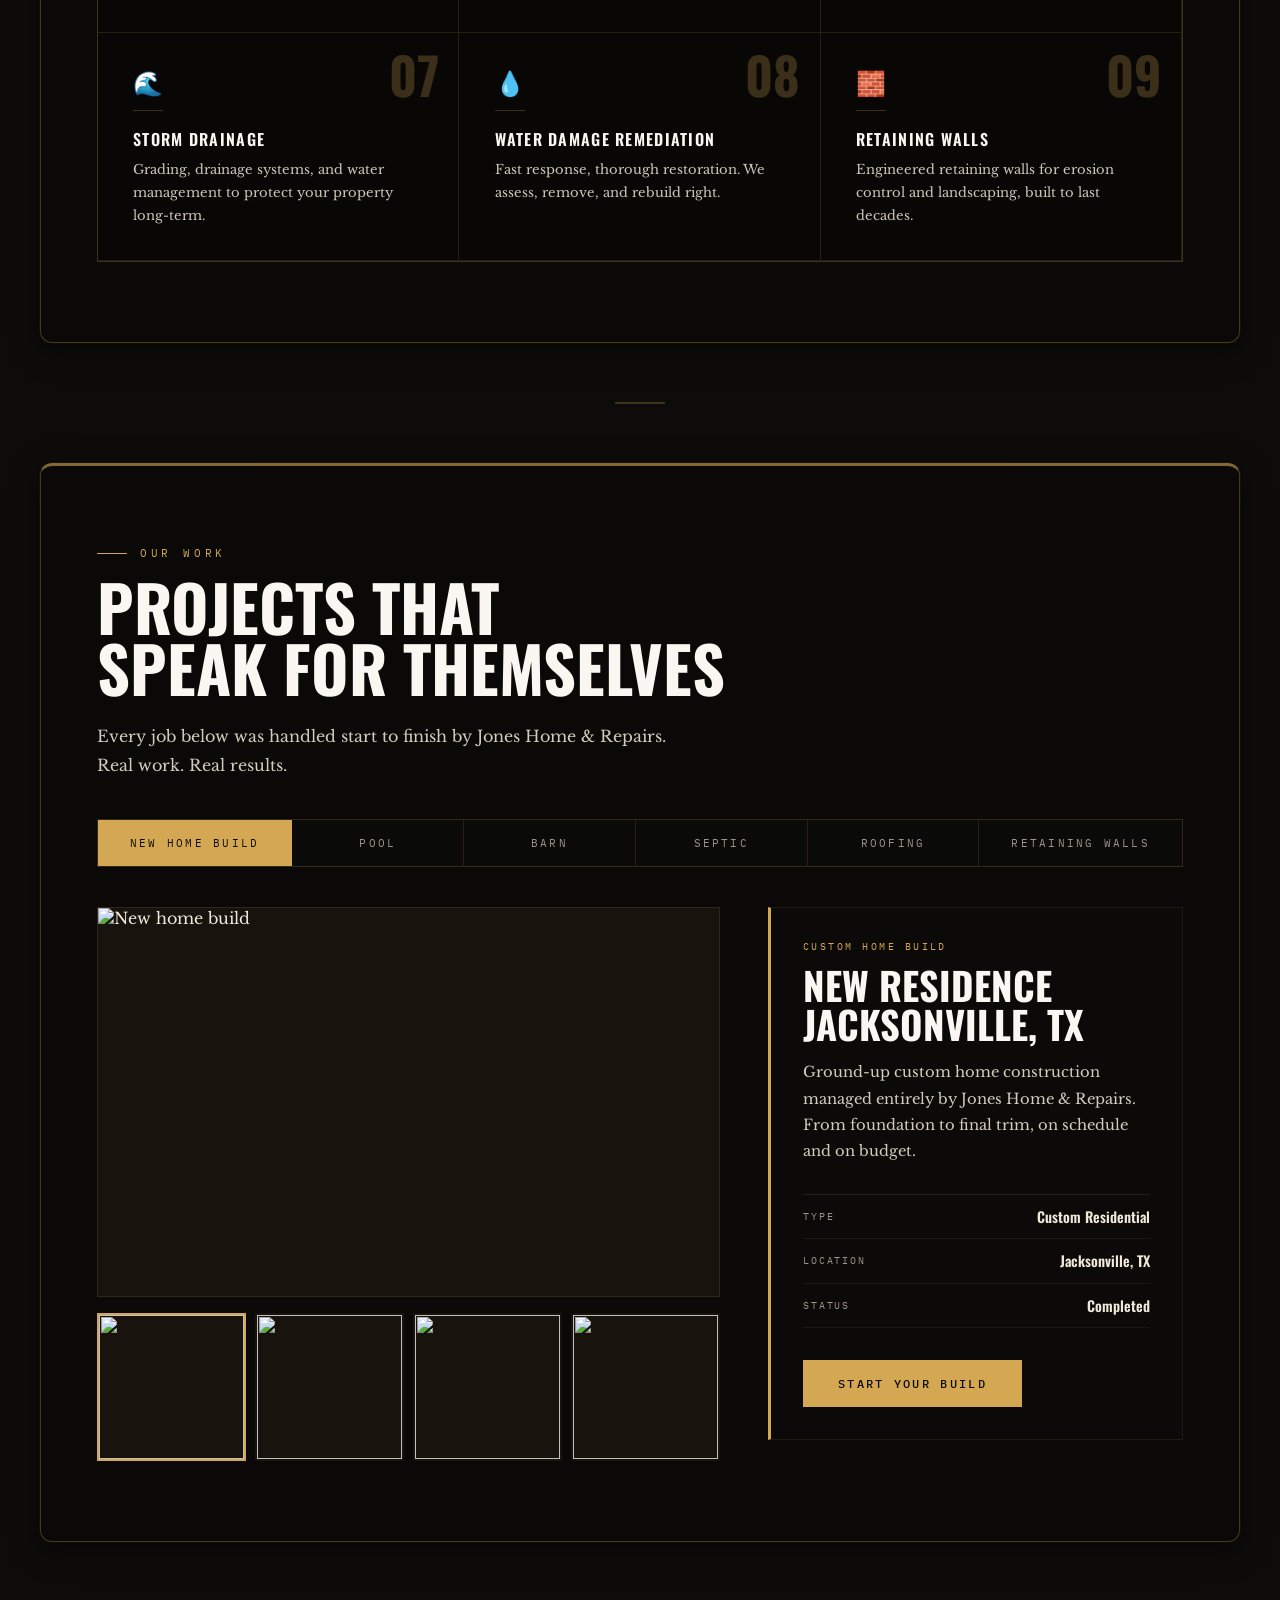
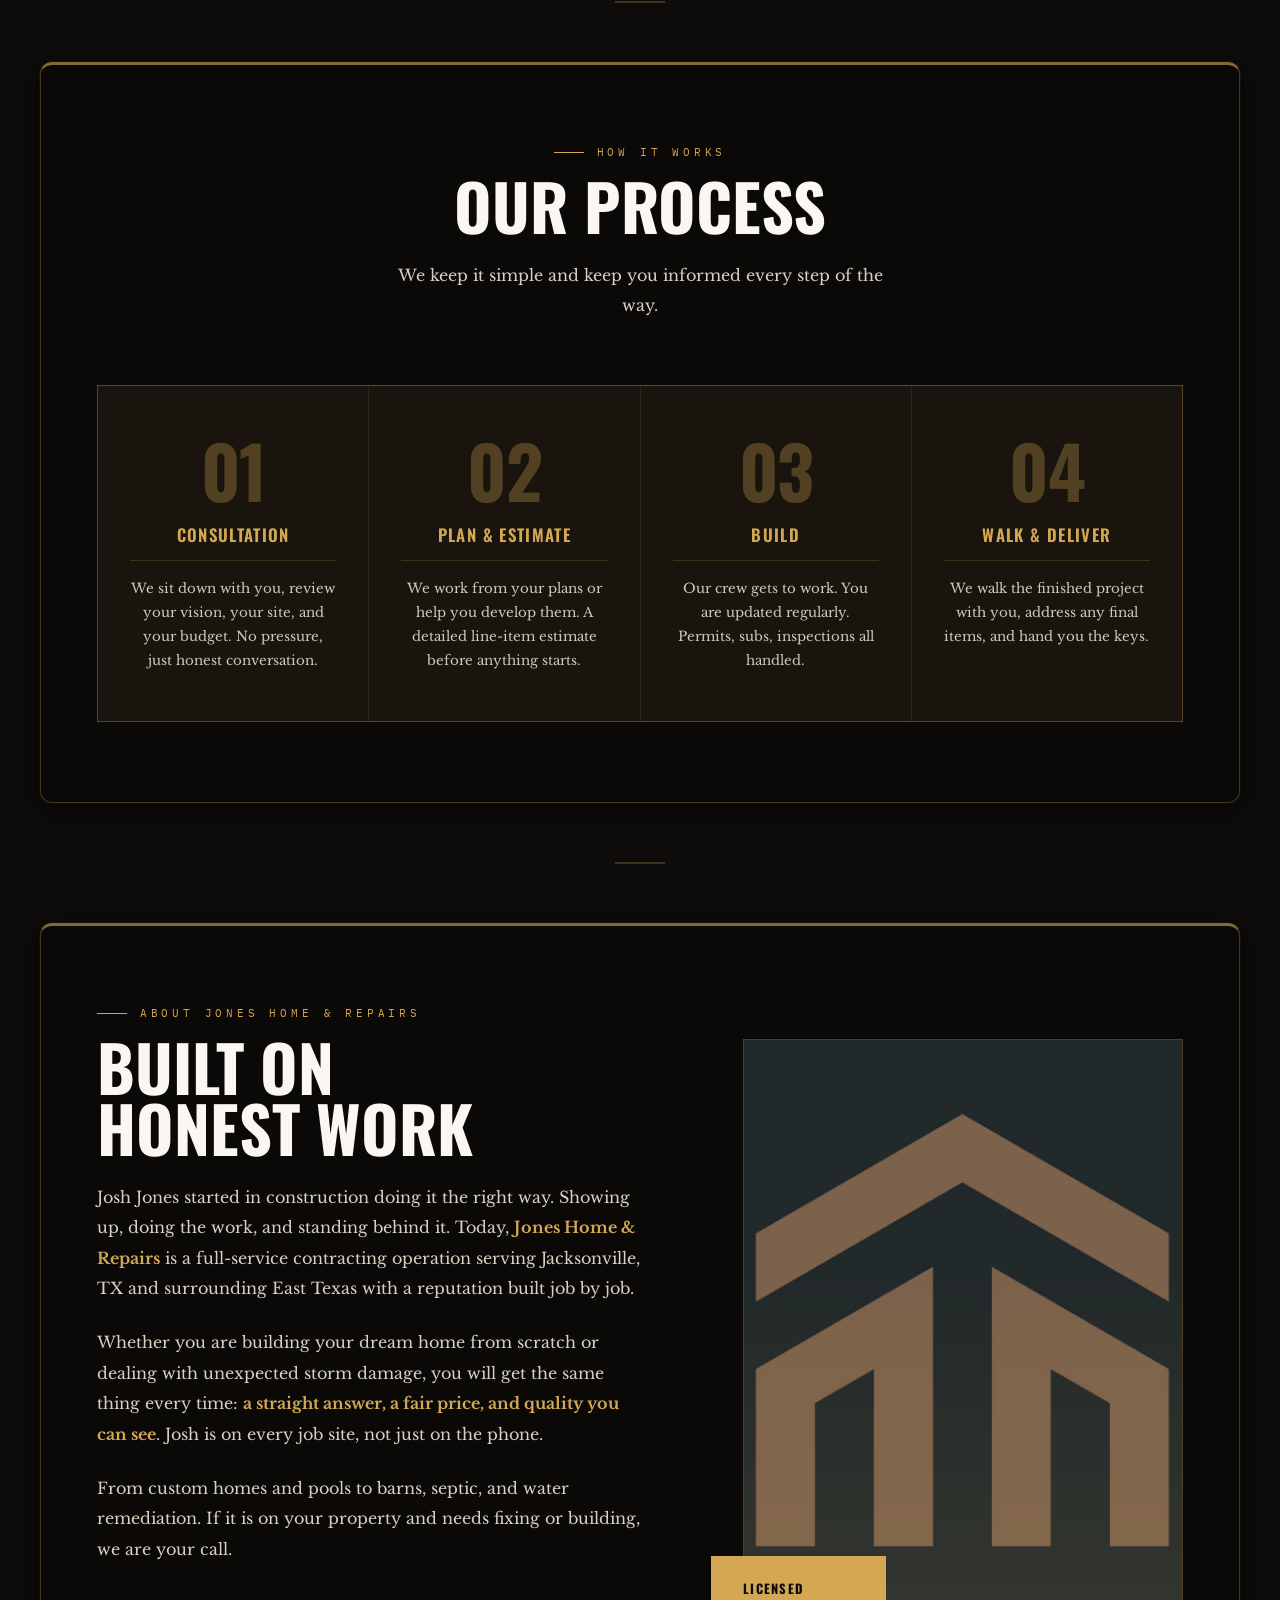
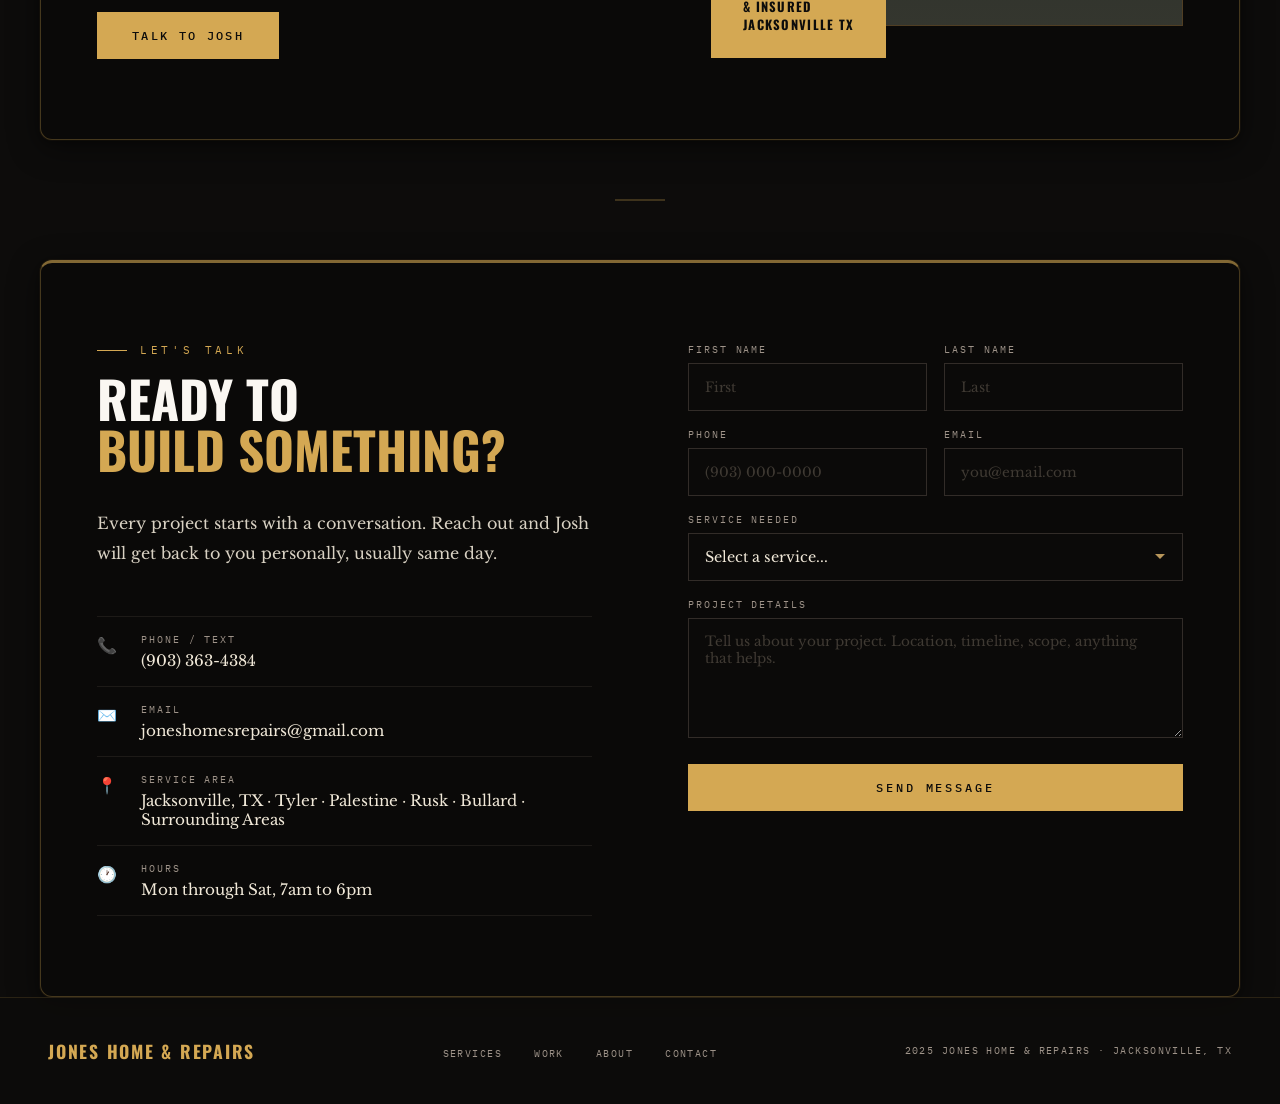
==== commit d50739cf: "added retaining walls" ====
--- a/index.html
+++ b/index.html
@@ -77,55 +77,30 @@
 <!-- ── EXPERTISE CAROUSEL ── -->
 <div class="carousel-strip">
   <div class="carousel-track">
-    <span>Custom Homes</span>
-    <span class="dot">◆</span>
-    <span>Remodels</span>
-    <span class="dot">◆</span>
-    <span>General Contracting</span>
-    <span class="dot">◆</span>
-    <span>Roofing</span>
-    <span class="dot">◆</span>
-    <span>Pool Construction</span>
-    <span class="dot">◆</span>
-    <span>Barn Builds</span>
-    <span class="dot">◆</span>
-    <span>Septic Systems</span>
-    <span class="dot">◆</span>
-    <span>Storm Drainage</span>
-    <span class="dot">◆</span>
-    <span>Water Damage Remediation</span>
-    <span class="dot">◆</span>
-    <span>Retaining Walls</span>
-    <span class="dot">◆</span>
-    <span>Site Grading</span>
-    <span class="dot">◆</span>
-    <span>Ground-Up Construction</span>
-    <span class="dot">◆</span>
-    <!-- Duplicate for seamless loop -->
-    <span>Custom Homes</span>
-    <span class="dot">◆</span>
-    <span>Remodels</span>
-    <span class="dot">◆</span>
-    <span>General Contracting</span>
-    <span class="dot">◆</span>
-    <span>Roofing</span>
-    <span class="dot">◆</span>
-    <span>Pool Construction</span>
-    <span class="dot">◆</span>
-    <span>Barn Builds</span>
-    <span class="dot">◆</span>
-    <span>Septic Systems</span>
-    <span class="dot">◆</span>
-    <span>Storm Drainage</span>
-    <span class="dot">◆</span>
-    <span>Water Damage Remediation</span>
-    <span class="dot">◆</span>
-    <span>Retaining Walls</span>
-    <span class="dot">◆</span>
-    <span>Site Grading</span>
-    <span class="dot">◆</span>
-    <span>Ground-Up Construction</span>
-    <span class="dot">◆</span>
+    <span>Custom Homes</span><span class="dot">◆</span>
+    <span>Remodels</span><span class="dot">◆</span>
+    <span>General Contracting</span><span class="dot">◆</span>
+    <span>Roofing</span><span class="dot">◆</span>
+    <span>Pool Construction</span><span class="dot">◆</span>
+    <span>Barn Builds</span><span class="dot">◆</span>
+    <span>Septic Systems</span><span class="dot">◆</span>
+    <span>Storm Drainage</span><span class="dot">◆</span>
+    <span>Water Damage Remediation</span><span class="dot">◆</span>
+    <span>Retaining Walls</span><span class="dot">◆</span>
+    <span>Site Grading</span><span class="dot">◆</span>
+    <span>Ground-Up Construction</span><span class="dot">◆</span>
+    <span>Custom Homes</span><span class="dot">◆</span>
+    <span>Remodels</span><span class="dot">◆</span>
+    <span>General Contracting</span><span class="dot">◆</span>
+    <span>Roofing</span><span class="dot">◆</span>
+    <span>Pool Construction</span><span class="dot">◆</span>
+    <span>Barn Builds</span><span class="dot">◆</span>
+    <span>Septic Systems</span><span class="dot">◆</span>
+    <span>Storm Drainage</span><span class="dot">◆</span>
+    <span>Water Damage Remediation</span><span class="dot">◆</span>
+    <span>Retaining Walls</span><span class="dot">◆</span>
+    <span>Site Grading</span><span class="dot">◆</span>
+    <span>Ground-Up Construction</span><span class="dot">◆</span>
   </div>
 </div>
 
@@ -212,15 +187,14 @@
       <button class="tab-btn" data-tab="barn">Barn</button>
       <button class="tab-btn" data-tab="septic">Septic</button>
       <button class="tab-btn" data-tab="roof">Roofing</button>
+      <button class="tab-btn" data-tab="retain">Retaining Walls</button>
     </div>
 
     <!-- New Home Build -->
     <div class="project-panel active" id="tab-home">
       <div class="project-layout">
         <div class="project-gallery">
-          <div class="gallery-main">
-            <img src="assets/home1.jpg" alt="New home build" loading="lazy" />
-          </div>
+          <div class="gallery-main"><img src="assets/home1.jpg" alt="New home build" loading="lazy" /></div>
           <div class="gallery-thumbs">
             <div class="thumb active" data-src="assets/home1.jpg"><img src="assets/home1.jpg" alt="" loading="lazy" /></div>
             <div class="thumb" data-src="assets/home2.jpg"><img src="assets/home2.jpg" alt="" loading="lazy" /></div>
@@ -233,18 +207,9 @@
           <h3 class="project-title">New Residence<br>Jacksonville, TX</h3>
           <p class="project-body">Ground-up custom home construction managed entirely by Jones Home &amp; Repairs. From foundation to final trim, on schedule and on budget.</p>
           <div class="project-details">
-            <div class="project-detail-item">
-              <span class="detail-label">Type</span>
-              <span class="detail-val">Custom Residential</span>
-            </div>
-            <div class="project-detail-item">
-              <span class="detail-label">Location</span>
-              <span class="detail-val">Jacksonville, TX</span>
-            </div>
-            <div class="project-detail-item">
-              <span class="detail-label">Status</span>
-              <span class="detail-val">Completed</span>
-            </div>
+            <div class="project-detail-item"><span class="detail-label">Type</span><span class="detail-val">Custom Residential</span></div>
+            <div class="project-detail-item"><span class="detail-label">Location</span><span class="detail-val">Jacksonville, TX</span></div>
+            <div class="project-detail-item"><span class="detail-label">Status</span><span class="detail-val">Completed</span></div>
           </div>
           <a href="#contact" class="btn-primary" style="margin-top:2rem;display:inline-block;">Start Your Build</a>
         </div>
@@ -255,9 +220,7 @@
     <div class="project-panel" id="tab-pool">
       <div class="project-layout">
         <div class="project-gallery">
-          <div class="gallery-main">
-            <img src="assets/pool1.jpg" alt="Pool build" loading="lazy" />
-          </div>
+          <div class="gallery-main"><img src="assets/pool1.jpg" alt="Pool build" loading="lazy" /></div>
           <div class="gallery-thumbs">
             <div class="thumb active" data-src="assets/pool1.jpg"><img src="assets/pool1.jpg" alt="" loading="lazy" /></div>
             <div class="thumb" data-src="assets/pool2.jpg"><img src="assets/pool2.jpg" alt="" loading="lazy" /></div>
@@ -270,18 +233,9 @@
           <h3 class="project-title">Custom Pool<br>East Texas</h3>
           <p class="project-body">Full-scope pool build from excavation to finish. Grading, concrete, plumbing, and tile work all handled in-house and built to last.</p>
           <div class="project-details">
-            <div class="project-detail-item">
-              <span class="detail-label">Type</span>
-              <span class="detail-val">Custom Pool</span>
-            </div>
-            <div class="project-detail-item">
-              <span class="detail-label">Location</span>
-              <span class="detail-val">East Texas</span>
-            </div>
-            <div class="project-detail-item">
-              <span class="detail-label">Status</span>
-              <span class="detail-val">Completed</span>
-            </div>
+            <div class="project-detail-item"><span class="detail-label">Type</span><span class="detail-val">Custom Pool</span></div>
+            <div class="project-detail-item"><span class="detail-label">Location</span><span class="detail-val">East Texas</span></div>
+            <div class="project-detail-item"><span class="detail-label">Status</span><span class="detail-val">Completed</span></div>
           </div>
           <a href="#contact" class="btn-primary" style="margin-top:2rem;display:inline-block;">Get a Pool Quote</a>
         </div>
@@ -292,9 +246,7 @@
     <div class="project-panel" id="tab-barn">
       <div class="project-layout">
         <div class="project-gallery">
-          <div class="gallery-main">
-            <img src="assets/barn1.jpg" alt="Barn build" loading="lazy" />
-          </div>
+          <div class="gallery-main"><img src="assets/barn1.jpg" alt="Barn build" loading="lazy" /></div>
           <div class="gallery-thumbs">
             <div class="thumb active" data-src="assets/barn1.jpg"><img src="assets/barn1.jpg" alt="" loading="lazy" /></div>
             <div class="thumb" data-src="assets/barn2.jpg"><img src="assets/barn2.jpg" alt="" loading="lazy" /></div>
@@ -307,18 +259,9 @@
           <h3 class="project-title">Barn Build<br>East Texas</h3>
           <p class="project-body">Solid barn construction built to spec. Quality framing, quality materials. The same attention to detail we bring to every project we take on.</p>
           <div class="project-details">
-            <div class="project-detail-item">
-              <span class="detail-label">Type</span>
-              <span class="detail-val">Agricultural / Barn</span>
-            </div>
-            <div class="project-detail-item">
-              <span class="detail-label">Location</span>
-              <span class="detail-val">East Texas</span>
-            </div>
-            <div class="project-detail-item">
-              <span class="detail-label">Status</span>
-              <span class="detail-val">Completed</span>
-            </div>
+            <div class="project-detail-item"><span class="detail-label">Type</span><span class="detail-val">Agricultural / Barn</span></div>
+            <div class="project-detail-item"><span class="detail-label">Location</span><span class="detail-val">East Texas</span></div>
+            <div class="project-detail-item"><span class="detail-label">Status</span><span class="detail-val">Completed</span></div>
           </div>
           <a href="#contact" class="btn-primary" style="margin-top:2rem;display:inline-block;">Start Your Project</a>
         </div>
@@ -329,9 +272,7 @@
     <div class="project-panel" id="tab-septic">
       <div class="project-layout">
         <div class="project-gallery">
-          <div class="gallery-main">
-            <img src="assets/septic1.jpg" alt="Septic job" loading="lazy" />
-          </div>
+          <div class="gallery-main"><img src="assets/septic1.jpg" alt="Septic job" loading="lazy" /></div>
           <div class="gallery-thumbs">
             <div class="thumb active" data-src="assets/septic1.jpg"><img src="assets/septic1.jpg" alt="" loading="lazy" /></div>
             <div class="thumb" data-src="assets/septic2.jpg"><img src="assets/septic2.jpg" alt="" loading="lazy" /></div>
@@ -344,18 +285,9 @@
           <h3 class="project-title">Septic Installation<br>East Texas</h3>
           <p class="project-body">Complete septic system installation. Proper grading, excavation, and setup done right so you never have to think about it again.</p>
           <div class="project-details">
-            <div class="project-detail-item">
-              <span class="detail-label">Type</span>
-              <span class="detail-val">Septic System</span>
-            </div>
-            <div class="project-detail-item">
-              <span class="detail-label">Location</span>
-              <span class="detail-val">East Texas</span>
-            </div>
-            <div class="project-detail-item">
-              <span class="detail-label">Status</span>
-              <span class="detail-val">Completed</span>
-            </div>
+            <div class="project-detail-item"><span class="detail-label">Type</span><span class="detail-val">Septic System</span></div>
+            <div class="project-detail-item"><span class="detail-label">Location</span><span class="detail-val">East Texas</span></div>
+            <div class="project-detail-item"><span class="detail-label">Status</span><span class="detail-val">Completed</span></div>
           </div>
           <a href="#contact" class="btn-primary" style="margin-top:2rem;display:inline-block;">Get a Quote</a>
         </div>
@@ -366,9 +298,7 @@
     <div class="project-panel" id="tab-roof">
       <div class="project-layout">
         <div class="project-gallery">
-          <div class="gallery-main">
-            <img src="assets/roof1.jpg" alt="Roofing job" loading="lazy" />
-          </div>
+          <div class="gallery-main"><img src="assets/roof1.jpg" alt="Roofing job" loading="lazy" /></div>
           <div class="gallery-thumbs">
             <div class="thumb active" data-src="assets/roof1.jpg"><img src="assets/roof1.jpg" alt="" loading="lazy" /></div>
             <div class="thumb" data-src="assets/roof2.jpg"><img src="assets/roof2.jpg" alt="" loading="lazy" /></div>
@@ -381,26 +311,48 @@
           <h3 class="project-title">Roof Repair<br>East Texas</h3>
           <p class="project-body">Full roof repair handled start to finish. Whether it is storm damage, age, or a failing system, we assess, remove, and rebuild right the first time.</p>
           <div class="project-details">
-            <div class="project-detail-item">
-              <span class="detail-label">Type</span>
-              <span class="detail-val">Roof Repair</span>
-            </div>
-            <div class="project-detail-item">
-              <span class="detail-label">Location</span>
-              <span class="detail-val">East Texas</span>
-            </div>
-            <div class="project-detail-item">
-              <span class="detail-label">Status</span>
-              <span class="detail-val">Completed</span>
-            </div>
+            <div class="project-detail-item"><span class="detail-label">Type</span><span class="detail-val">Roof Repair</span></div>
+            <div class="project-detail-item"><span class="detail-label">Location</span><span class="detail-val">East Texas</span></div>
+            <div class="project-detail-item"><span class="detail-label">Status</span><span class="detail-val">Completed</span></div>
           </div>
           <a href="#contact" class="btn-primary" style="margin-top:2rem;display:inline-block;">Get a Roof Quote</a>
         </div>
       </div>
     </div>
 
+    <!-- Retaining Walls -->
+    <div class="project-panel" id="tab-retain">
+      <div class="project-layout">
+        <div class="project-gallery">
+          <div class="gallery-main"><img src="assets/Retain1.jpg" alt="Retaining wall" loading="lazy" /></div>
+          <div class="gallery-thumbs">
+            <div class="thumb active" data-src="assets/Retain1.jpg"><img src="assets/Retain1.jpg" alt="" loading="lazy" /></div>
+            <div class="thumb" data-src="assets/Retain2.jpg"><img src="assets/Retain2.jpg" alt="" loading="lazy" /></div>
+            <div class="thumb" data-src="assets/Retain3.jpg"><img src="assets/Retain3.jpg" alt="" loading="lazy" /></div>
+            <div class="thumb" data-src="assets/Retain4.jpg"><img src="assets/Retain4.jpg" alt="" loading="lazy" /></div>
+          </div>
+        </div>
+        <div class="project-info">
+          <div class="project-tag">Retaining Walls</div>
+          <h3 class="project-title">Retaining Wall<br>East Texas</h3>
+          <p class="project-body">Engineered retaining walls built to hold. Whether it is erosion control, grading, or landscaping, we build walls that last for decades.</p>
+          <div class="project-details">
+            <div class="project-detail-item"><span class="detail-label">Type</span><span class="detail-val">Retaining Wall</span></div>
+            <div class="project-detail-item"><span class="detail-label">Location</span><span class="detail-val">East Texas</span></div>
+            <div class="project-detail-item"><span class="detail-label">Status</span><span class="detail-val">Completed</span></div>
+          </div>
+          <a href="#contact" class="btn-primary" style="margin-top:2rem;display:inline-block;">Get a Quote</a>
+        </div>
+      </div>
+    </div>
+
   </div>
 </section>
+
+<!-- ── BREAK ── -->
+<div class="section-break"></div>
+
+<!-- ── PROCESS ── -->
 <section id="process" class="panel">
   <div class="section-inner">
     <div class="process-header">
@@ -436,7 +388,7 @@
 <!-- ── BREAK ── -->
 <div class="section-break"></div>
 
-<!-- ── PROCESS ── -->
+<!-- ── ABOUT ── -->
 <section id="about" class="panel">
   <div class="section-inner">
     <div class="about-wrap">
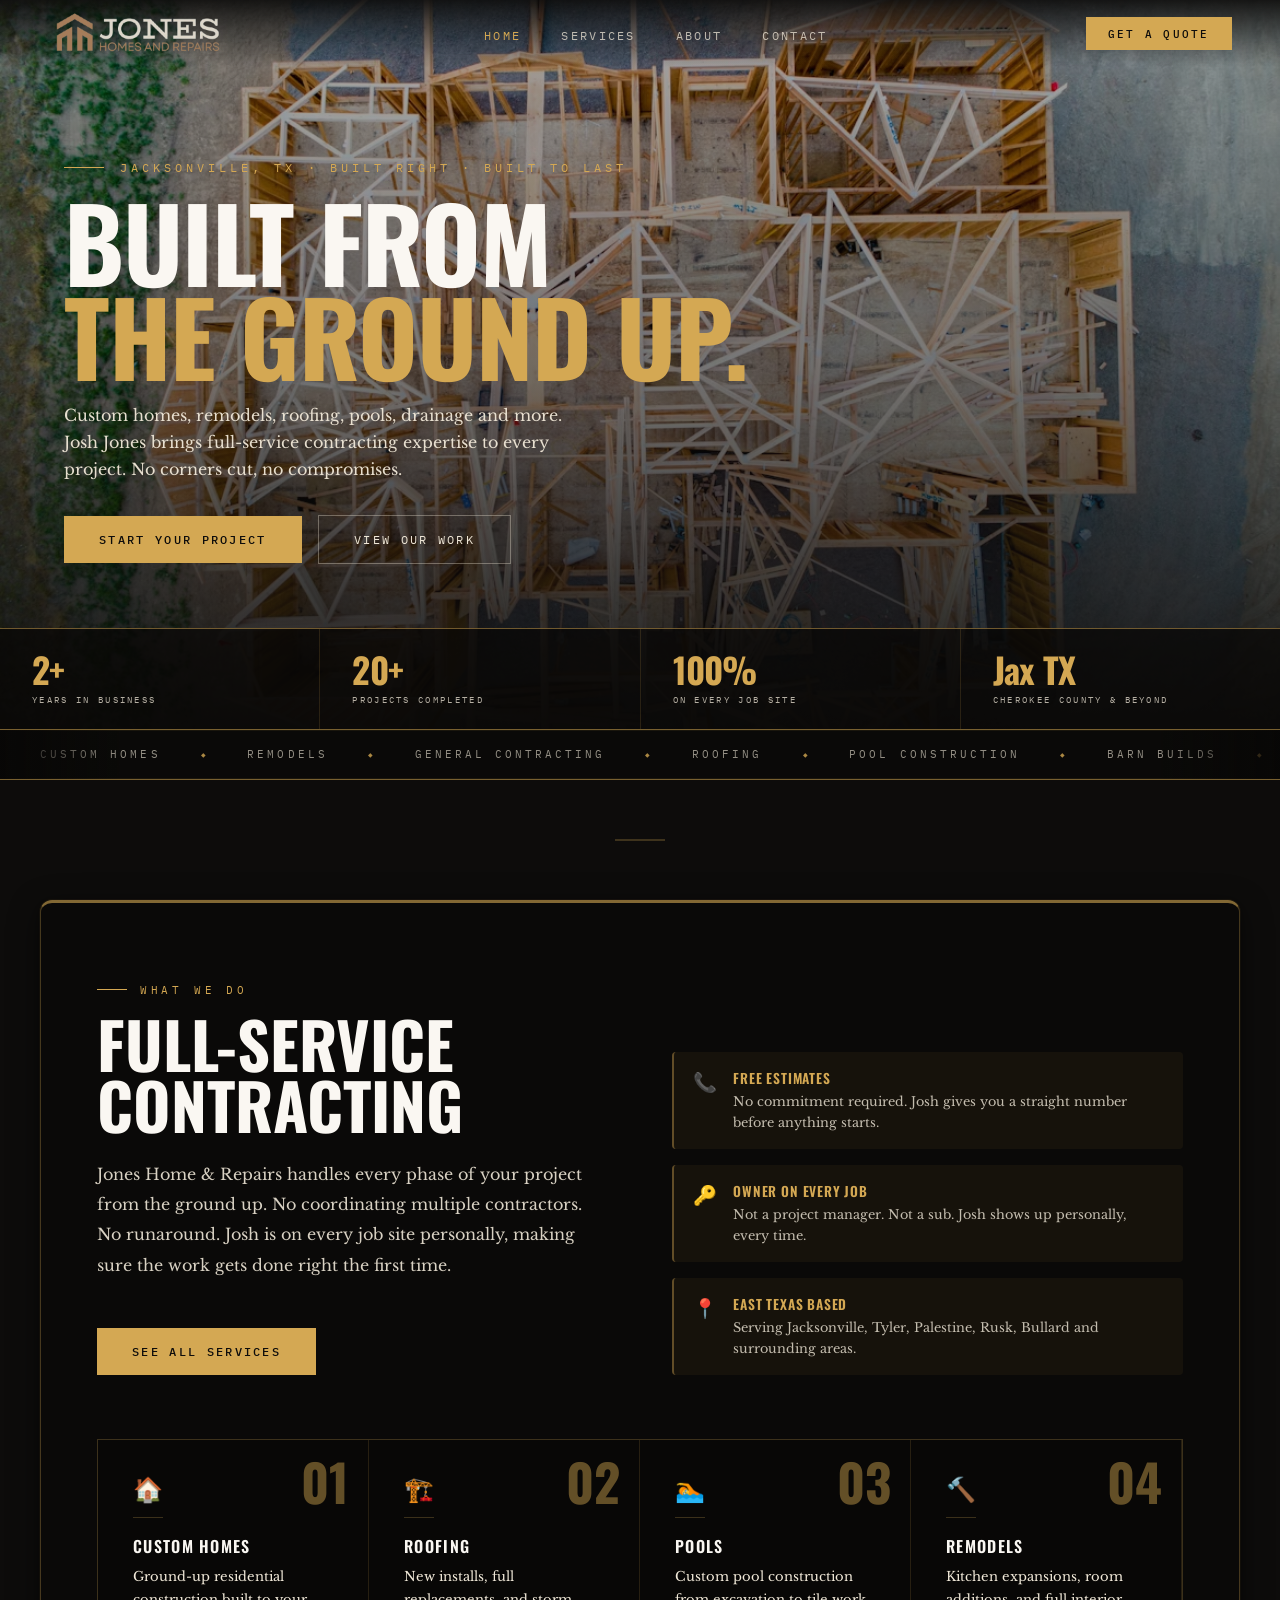
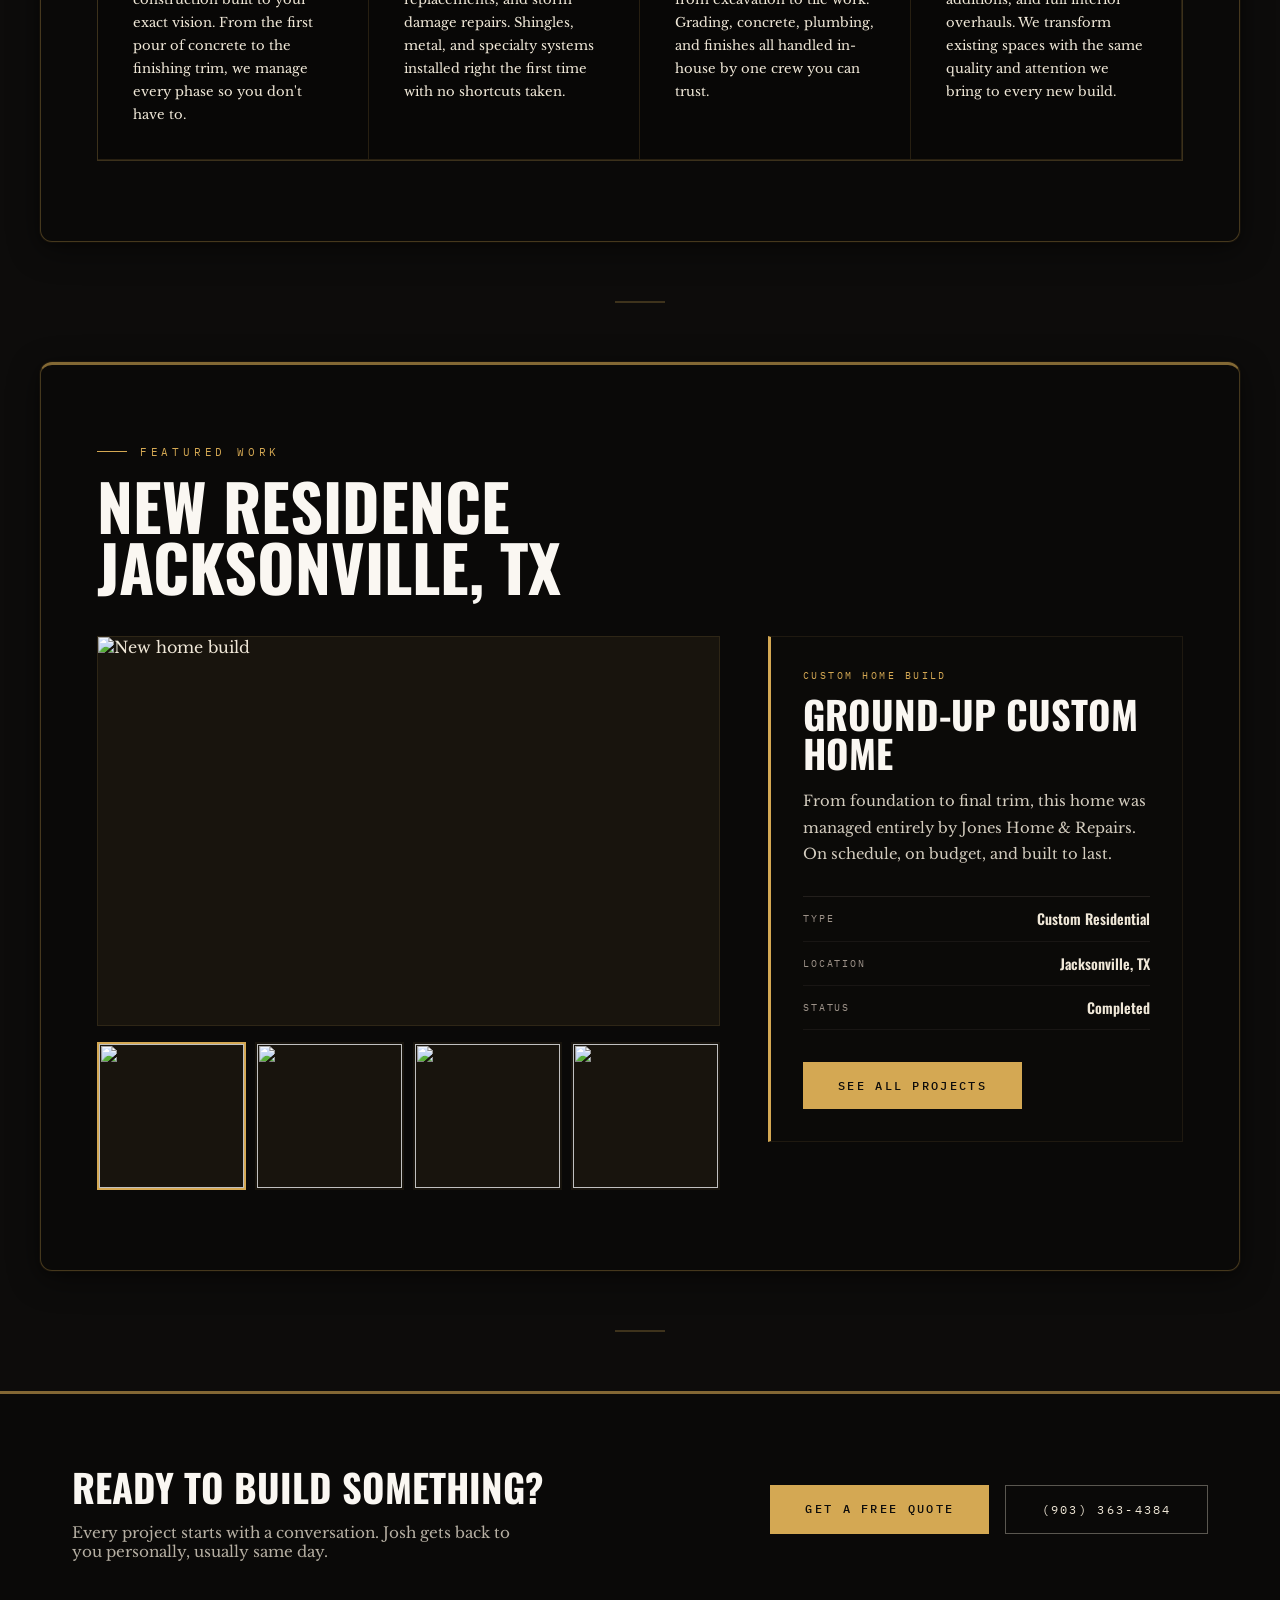
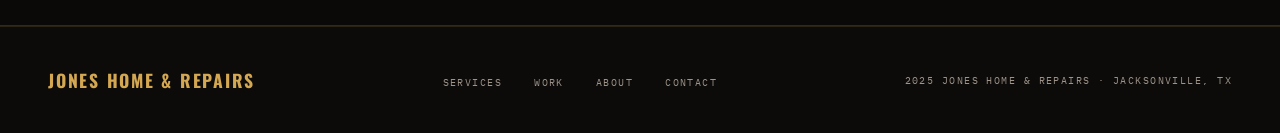
==== commit 987c9392: "expanded to multi page" ====
--- a/index.html
+++ b/index.html
@@ -3,7 +3,7 @@
 <head>
   <meta charset="UTF-8" />
   <meta name="viewport" content="width=device-width, initial-scale=1.0" />
-  <title>Jones Home &amp; Repairs | Custom Homes · Remodels · General Contracting</title>
+  <title>Jones Home &amp; Repairs | Jacksonville, TX Contractor</title>
   <link rel="preconnect" href="https://fonts.googleapis.com" />
   <link rel="preconnect" href="https://fonts.gstatic.com" crossorigin />
   <link href="https://fonts.googleapis.com/css2?family=Oswald:wght@400;600;700&family=Libre+Baskerville:ital,wght@0,400;0,700;1,400&family=IBM+Plex+Mono:wght@400;500&display=swap" rel="stylesheet" />
@@ -15,16 +15,16 @@
 
 <!-- ── NAV ── -->
 <nav id="main-nav">
-  <a href="#hero" class="nav-logo">
+  <a href="index.html" class="nav-logo">
     <img src="assets/logo.png" alt="Jones Home &amp; Repairs" class="nav-logo-img" />
   </a>
   <ul class="nav-links">
-    <li><a href="#services">Services</a></li>
-    <li><a href="#projects">Our Work</a></li>
-    <li><a href="#process">Process</a></li>
-    <li><a href="#about">About</a></li>
+    <li><a href="index.html" class="nav-active">Home</a></li>
+    <li><a href="services.html">Services</a></li>
+    <li><a href="about.html">About</a></li>
+    <li><a href="contact.html">Contact</a></li>
   </ul>
-  <a href="#contact" class="nav-cta">Get a Quote</a>
+  <a href="contact.html" class="nav-cta">Get a Quote</a>
   <button class="hamburger" id="hamburger" aria-label="Open menu">
     <span></span><span></span><span></span>
   </button>
@@ -32,15 +32,16 @@
 
 <div class="mobile-menu" id="mobile-menu">
   <button class="mobile-close" id="mobile-close">X</button>
-  <a href="#services" class="mobile-link">Services</a>
-  <a href="#projects" class="mobile-link">Our Work</a>
-  <a href="#process" class="mobile-link">Process</a>
-  <a href="#about" class="mobile-link">About</a>
-  <a href="#contact" class="mobile-link">Get a Quote</a>
+  <a href="index.html" class="mobile-link">Home</a>
+  <a href="services.html" class="mobile-link">Services</a>
+  <a href="about.html" class="mobile-link">About</a>
+  <a href="contact.html" class="mobile-link">Contact</a>
+  <a href="contact.html" class="mobile-link">Get a Quote</a>
 </div>
 
 <!-- ── HERO ── -->
 <section id="hero">
+  <div class="hero-bg-img" style="background-image: url('assets/hero-home.jpg');"></div>
   <div class="hero-content">
     <p class="hero-eyebrow">Jacksonville, TX · Built Right · Built to Last</p>
     <h1 class="hero-h1">Built From<em>The Ground Up.</em></h1>
@@ -50,8 +51,8 @@
       No corners cut, no compromises.
     </p>
     <div class="hero-actions">
-      <a href="#contact" class="btn-primary">Start Your Project</a>
-      <a href="#projects" class="btn-ghost">View Our Work</a>
+      <a href="contact.html" class="btn-primary">Start Your Project</a>
+      <a href="services.html" class="btn-ghost">View Our Work</a>
     </div>
   </div>
   <div class="hero-stats">
@@ -74,7 +75,7 @@
   </div>
 </section>
 
-<!-- ── EXPERTISE CAROUSEL ── -->
+<!-- ── CAROUSEL ── -->
 <div class="carousel-strip">
   <div class="carousel-track">
     <span>Custom Homes</span><span class="dot">◆</span>
@@ -107,65 +108,64 @@
 <!-- ── BREAK ── -->
 <div class="section-break"></div>
 
-<!-- ── SERVICES ── -->
-<section id="services" class="panel">
+<!-- ── SERVICES TEASER ── -->
+<section class="panel" id="services-teaser">
   <div class="section-inner">
     <div class="services-header">
       <div>
         <p class="section-eyebrow reveal">What We Do</p>
         <h2 class="section-title reveal">Full-Service<br>Contracting</h2>
-      </div>
-      <p class="services-desc reveal">
-        From the first pour of concrete to the finishing trim,
-        Jones Home &amp; Repairs handles every phase of construction.
-        One crew. One point of contact. Zero headaches.
-      </p>
-    </div>
-    <div class="services-grid">
+        <p class="about-body reveal" style="margin-top:1rem;">
+          Jones Home &amp; Repairs handles every phase of your project from the ground up.
+          No coordinating multiple contractors. No runaround. Josh is on every job site personally,
+          making sure the work gets done right the first time.
+        </p>
+        <a href="services.html" class="btn-primary reveal" style="display:inline-block; margin-top:1.5rem;">See All Services</a>
+      </div>
+      <div class="reveal" style="display:flex; flex-direction:column; gap:1rem; justify-content:center;">
+        <div class="teaser-stat-row">
+          <span class="teaser-stat-icon">📞</span>
+          <div>
+            <div class="teaser-stat-label">Free Estimates</div>
+            <div class="teaser-stat-val">No commitment required. Josh gives you a straight number before anything starts.</div>
+          </div>
+        </div>
+        <div class="teaser-stat-row">
+          <span class="teaser-stat-icon">🔑</span>
+          <div>
+            <div class="teaser-stat-label">Owner on Every Job</div>
+            <div class="teaser-stat-val">Not a project manager. Not a sub. Josh shows up personally, every time.</div>
+          </div>
+        </div>
+        <div class="teaser-stat-row">
+          <span class="teaser-stat-icon">📍</span>
+          <div>
+            <div class="teaser-stat-label">East Texas Based</div>
+            <div class="teaser-stat-val">Serving Jacksonville, Tyler, Palestine, Rusk, Bullard and surrounding areas.</div>
+          </div>
+        </div>
+      </div>
+    </div>
+    <div class="services-grid services-grid-4">
       <div class="service-card reveal">
         <span class="service-icon">🏠</span>
         <div class="service-name">Custom Homes</div>
-        <p class="service-desc">Ground-up residential construction built to your vision, from the foundation up.</p>
+        <p class="service-desc">Ground-up residential construction built to your exact vision. From the first pour of concrete to the finishing trim, we manage every phase so you don't have to.</p>
+      </div>
+      <div class="service-card reveal">
+        <span class="service-icon">🏗️</span>
+        <div class="service-name">Roofing</div>
+        <p class="service-desc">New installs, full replacements, and storm damage repairs. Shingles, metal, and specialty systems installed right the first time with no shortcuts taken.</p>
+      </div>
+      <div class="service-card reveal">
+        <span class="service-icon">🏊</span>
+        <div class="service-name">Pools</div>
+        <p class="service-desc">Custom pool construction from excavation to tile work. Grading, concrete, plumbing, and finishes all handled in-house by one crew you can trust.</p>
       </div>
       <div class="service-card reveal">
         <span class="service-icon">🔨</span>
         <div class="service-name">Remodels</div>
-        <p class="service-desc">Kitchen expansions, additions, full interior overhauls. Existing spaces transformed.</p>
-      </div>
-      <div class="service-card reveal">
-        <span class="service-icon">📋</span>
-        <div class="service-name">General Contracting</div>
-        <p class="service-desc">Full project management from permits to punch list. Every trade, coordinated.</p>
-      </div>
-      <div class="service-card reveal">
-        <span class="service-icon">🏗️</span>
-        <div class="service-name">Roofing</div>
-        <p class="service-desc">New installs, replacements, and repairs. Shingles, metal, and specialty systems.</p>
-      </div>
-      <div class="service-card reveal">
-        <span class="service-icon">🏊</span>
-        <div class="service-name">Pools</div>
-        <p class="service-desc">Custom pool construction from excavation to tile work. The full build, handled.</p>
-      </div>
-      <div class="service-card reveal">
-        <span class="service-icon">🐄</span>
-        <div class="service-name">Barns &amp; Ag Structures</div>
-        <p class="service-desc">Solid barn and agricultural builds. Quality framing, quality materials, done right.</p>
-      </div>
-      <div class="service-card reveal">
-        <span class="service-icon">🌊</span>
-        <div class="service-name">Storm Drainage</div>
-        <p class="service-desc">Grading, drainage systems, and water management to protect your property long-term.</p>
-      </div>
-      <div class="service-card reveal">
-        <span class="service-icon">💧</span>
-        <div class="service-name">Water Damage Remediation</div>
-        <p class="service-desc">Fast response, thorough restoration. We assess, remove, and rebuild right.</p>
-      </div>
-      <div class="service-card reveal">
-        <span class="service-icon">🧱</span>
-        <div class="service-name">Retaining Walls</div>
-        <p class="service-desc">Engineered retaining walls for erosion control and landscaping, built to last decades.</p>
+        <p class="service-desc">Kitchen expansions, room additions, and full interior overhauls. We transform existing spaces with the same quality and attention we bring to every new build.</p>
       </div>
     </div>
   </div>
@@ -174,345 +174,52 @@
 <!-- ── BREAK ── -->
 <div class="section-break"></div>
 
-<!-- ── PROJECTS ── -->
-<section id="projects" class="panel">
+<!-- ── FEATURED PROJECT ── -->
+<section class="panel" id="featured-project">
   <div class="section-inner">
-    <p class="section-eyebrow reveal">Our Work</p>
-    <h2 class="section-title reveal">Projects That<br>Speak for Themselves</h2>
-    <p class="projects-intro reveal">Every job below was handled start to finish by Jones Home &amp; Repairs. Real work. Real results.</p>
-
-    <div class="project-tabs reveal">
-      <button class="tab-btn active" data-tab="home">New Home Build</button>
-      <button class="tab-btn" data-tab="pool">Pool</button>
-      <button class="tab-btn" data-tab="barn">Barn</button>
-      <button class="tab-btn" data-tab="septic">Septic</button>
-      <button class="tab-btn" data-tab="roof">Roofing</button>
-      <button class="tab-btn" data-tab="retain">Retaining Walls</button>
-    </div>
-
-    <!-- New Home Build -->
-    <div class="project-panel active" id="tab-home">
-      <div class="project-layout">
-        <div class="project-gallery">
-          <div class="gallery-main"><img src="assets/home1.jpg" alt="New home build" loading="lazy" /></div>
-          <div class="gallery-thumbs">
-            <div class="thumb active" data-src="assets/home1.jpg"><img src="assets/home1.jpg" alt="" loading="lazy" /></div>
-            <div class="thumb" data-src="assets/home2.jpg"><img src="assets/home2.jpg" alt="" loading="lazy" /></div>
-            <div class="thumb" data-src="assets/home3.jpg"><img src="assets/home3.jpg" alt="" loading="lazy" /></div>
-            <div class="thumb" data-src="assets/home4.jpg"><img src="assets/home4.jpg" alt="" loading="lazy" /></div>
-          </div>
-        </div>
-        <div class="project-info">
-          <div class="project-tag">Custom Home Build</div>
-          <h3 class="project-title">New Residence<br>Jacksonville, TX</h3>
-          <p class="project-body">Ground-up custom home construction managed entirely by Jones Home &amp; Repairs. From foundation to final trim, on schedule and on budget.</p>
-          <div class="project-details">
-            <div class="project-detail-item"><span class="detail-label">Type</span><span class="detail-val">Custom Residential</span></div>
-            <div class="project-detail-item"><span class="detail-label">Location</span><span class="detail-val">Jacksonville, TX</span></div>
-            <div class="project-detail-item"><span class="detail-label">Status</span><span class="detail-val">Completed</span></div>
-          </div>
-          <a href="#contact" class="btn-primary" style="margin-top:2rem;display:inline-block;">Start Your Build</a>
-        </div>
-      </div>
-    </div>
-
-    <!-- Pool -->
-    <div class="project-panel" id="tab-pool">
-      <div class="project-layout">
-        <div class="project-gallery">
-          <div class="gallery-main"><img src="assets/pool1.jpg" alt="Pool build" loading="lazy" /></div>
-          <div class="gallery-thumbs">
-            <div class="thumb active" data-src="assets/pool1.jpg"><img src="assets/pool1.jpg" alt="" loading="lazy" /></div>
-            <div class="thumb" data-src="assets/pool2.jpg"><img src="assets/pool2.jpg" alt="" loading="lazy" /></div>
-            <div class="thumb" data-src="assets/pool3.jpg"><img src="assets/pool3.jpg" alt="" loading="lazy" /></div>
-            <div class="thumb" data-src="assets/pool4.jpg"><img src="assets/pool4.jpg" alt="" loading="lazy" /></div>
-          </div>
-        </div>
-        <div class="project-info">
-          <div class="project-tag">Pool Construction</div>
-          <h3 class="project-title">Custom Pool<br>East Texas</h3>
-          <p class="project-body">Full-scope pool build from excavation to finish. Grading, concrete, plumbing, and tile work all handled in-house and built to last.</p>
-          <div class="project-details">
-            <div class="project-detail-item"><span class="detail-label">Type</span><span class="detail-val">Custom Pool</span></div>
-            <div class="project-detail-item"><span class="detail-label">Location</span><span class="detail-val">East Texas</span></div>
-            <div class="project-detail-item"><span class="detail-label">Status</span><span class="detail-val">Completed</span></div>
-          </div>
-          <a href="#contact" class="btn-primary" style="margin-top:2rem;display:inline-block;">Get a Pool Quote</a>
-        </div>
-      </div>
-    </div>
-
-    <!-- Barn -->
-    <div class="project-panel" id="tab-barn">
-      <div class="project-layout">
-        <div class="project-gallery">
-          <div class="gallery-main"><img src="assets/barn1.jpg" alt="Barn build" loading="lazy" /></div>
-          <div class="gallery-thumbs">
-            <div class="thumb active" data-src="assets/barn1.jpg"><img src="assets/barn1.jpg" alt="" loading="lazy" /></div>
-            <div class="thumb" data-src="assets/barn2.jpg"><img src="assets/barn2.jpg" alt="" loading="lazy" /></div>
-            <div class="thumb" data-src="assets/barn3.jpg"><img src="assets/barn3.jpg" alt="" loading="lazy" /></div>
-            <div class="thumb" data-src="assets/barn4.jpg"><img src="assets/barn4.jpg" alt="" loading="lazy" /></div>
-          </div>
-        </div>
-        <div class="project-info">
-          <div class="project-tag">Barn Construction</div>
-          <h3 class="project-title">Barn Build<br>East Texas</h3>
-          <p class="project-body">Solid barn construction built to spec. Quality framing, quality materials. The same attention to detail we bring to every project we take on.</p>
-          <div class="project-details">
-            <div class="project-detail-item"><span class="detail-label">Type</span><span class="detail-val">Agricultural / Barn</span></div>
-            <div class="project-detail-item"><span class="detail-label">Location</span><span class="detail-val">East Texas</span></div>
-            <div class="project-detail-item"><span class="detail-label">Status</span><span class="detail-val">Completed</span></div>
-          </div>
-          <a href="#contact" class="btn-primary" style="margin-top:2rem;display:inline-block;">Start Your Project</a>
-        </div>
-      </div>
-    </div>
-
-    <!-- Septic -->
-    <div class="project-panel" id="tab-septic">
-      <div class="project-layout">
-        <div class="project-gallery">
-          <div class="gallery-main"><img src="assets/septic1.jpg" alt="Septic job" loading="lazy" /></div>
-          <div class="gallery-thumbs">
-            <div class="thumb active" data-src="assets/septic1.jpg"><img src="assets/septic1.jpg" alt="" loading="lazy" /></div>
-            <div class="thumb" data-src="assets/septic2.jpg"><img src="assets/septic2.jpg" alt="" loading="lazy" /></div>
-            <div class="thumb" data-src="assets/septic3.jpg"><img src="assets/septic3.jpg" alt="" loading="lazy" /></div>
-            <div class="thumb" data-src="assets/septic4.jpg"><img src="assets/septic4.jpg" alt="" loading="lazy" /></div>
-          </div>
-        </div>
-        <div class="project-info">
-          <div class="project-tag">Septic System</div>
-          <h3 class="project-title">Septic Installation<br>East Texas</h3>
-          <p class="project-body">Complete septic system installation. Proper grading, excavation, and setup done right so you never have to think about it again.</p>
-          <div class="project-details">
-            <div class="project-detail-item"><span class="detail-label">Type</span><span class="detail-val">Septic System</span></div>
-            <div class="project-detail-item"><span class="detail-label">Location</span><span class="detail-val">East Texas</span></div>
-            <div class="project-detail-item"><span class="detail-label">Status</span><span class="detail-val">Completed</span></div>
-          </div>
-          <a href="#contact" class="btn-primary" style="margin-top:2rem;display:inline-block;">Get a Quote</a>
-        </div>
-      </div>
-    </div>
-
-    <!-- Roofing -->
-    <div class="project-panel" id="tab-roof">
-      <div class="project-layout">
-        <div class="project-gallery">
-          <div class="gallery-main"><img src="assets/roof1.jpg" alt="Roofing job" loading="lazy" /></div>
-          <div class="gallery-thumbs">
-            <div class="thumb active" data-src="assets/roof1.jpg"><img src="assets/roof1.jpg" alt="" loading="lazy" /></div>
-            <div class="thumb" data-src="assets/roof2.jpg"><img src="assets/roof2.jpg" alt="" loading="lazy" /></div>
-            <div class="thumb" data-src="assets/roof3.jpg"><img src="assets/roof3.jpg" alt="" loading="lazy" /></div>
-            <div class="thumb" data-src="assets/roof4.jpg"><img src="assets/roof4.jpg" alt="" loading="lazy" /></div>
-          </div>
-        </div>
-        <div class="project-info">
-          <div class="project-tag">Roofing</div>
-          <h3 class="project-title">Roof Repair<br>East Texas</h3>
-          <p class="project-body">Full roof repair handled start to finish. Whether it is storm damage, age, or a failing system, we assess, remove, and rebuild right the first time.</p>
-          <div class="project-details">
-            <div class="project-detail-item"><span class="detail-label">Type</span><span class="detail-val">Roof Repair</span></div>
-            <div class="project-detail-item"><span class="detail-label">Location</span><span class="detail-val">East Texas</span></div>
-            <div class="project-detail-item"><span class="detail-label">Status</span><span class="detail-val">Completed</span></div>
-          </div>
-          <a href="#contact" class="btn-primary" style="margin-top:2rem;display:inline-block;">Get a Roof Quote</a>
-        </div>
-      </div>
-    </div>
-
-    <!-- Retaining Walls -->
-    <div class="project-panel" id="tab-retain">
-      <div class="project-layout">
-        <div class="project-gallery">
-          <div class="gallery-main"><img src="assets/Retain1.jpg" alt="Retaining wall" loading="lazy" /></div>
-          <div class="gallery-thumbs">
-            <div class="thumb active" data-src="assets/Retain1.jpg"><img src="assets/Retain1.jpg" alt="" loading="lazy" /></div>
-            <div class="thumb" data-src="assets/Retain2.jpg"><img src="assets/Retain2.jpg" alt="" loading="lazy" /></div>
-            <div class="thumb" data-src="assets/Retain3.jpg"><img src="assets/Retain3.jpg" alt="" loading="lazy" /></div>
-            <div class="thumb" data-src="assets/Retain4.jpg"><img src="assets/Retain4.jpg" alt="" loading="lazy" /></div>
-          </div>
-        </div>
-        <div class="project-info">
-          <div class="project-tag">Retaining Walls</div>
-          <h3 class="project-title">Retaining Wall<br>East Texas</h3>
-          <p class="project-body">Engineered retaining walls built to hold. Whether it is erosion control, grading, or landscaping, we build walls that last for decades.</p>
-          <div class="project-details">
-            <div class="project-detail-item"><span class="detail-label">Type</span><span class="detail-val">Retaining Wall</span></div>
-            <div class="project-detail-item"><span class="detail-label">Location</span><span class="detail-val">East Texas</span></div>
-            <div class="project-detail-item"><span class="detail-label">Status</span><span class="detail-val">Completed</span></div>
-          </div>
-          <a href="#contact" class="btn-primary" style="margin-top:2rem;display:inline-block;">Get a Quote</a>
-        </div>
-      </div>
-    </div>
-
+    <p class="section-eyebrow reveal">Featured Work</p>
+    <h2 class="section-title reveal">New Residence<br>Jacksonville, TX</h2>
+    <div class="project-layout" style="margin-top:2.5rem;">
+      <div class="project-gallery reveal">
+        <div class="gallery-main">
+          <img src="assets/home1.jpg" alt="New home build" />
+        </div>
+        <div class="gallery-thumbs">
+          <div class="thumb active" data-src="assets/home1.jpg"><img src="assets/home1.jpg" alt="" /></div>
+          <div class="thumb" data-src="assets/home2.jpg"><img src="assets/home2.jpg" alt="" /></div>
+          <div class="thumb" data-src="assets/home3.jpg"><img src="assets/home3.jpg" alt="" /></div>
+          <div class="thumb" data-src="assets/home4.jpg"><img src="assets/home4.jpg" alt="" /></div>
+        </div>
+      </div>
+      <div class="project-info reveal">
+        <div class="project-tag">Custom Home Build</div>
+        <h3 class="project-title">Ground-Up Custom Home</h3>
+        <p class="project-body">From foundation to final trim, this home was managed entirely by Jones Home &amp; Repairs. On schedule, on budget, and built to last.</p>
+        <div class="project-details">
+          <div class="project-detail-item"><span class="detail-label">Type</span><span class="detail-val">Custom Residential</span></div>
+          <div class="project-detail-item"><span class="detail-label">Location</span><span class="detail-val">Jacksonville, TX</span></div>
+          <div class="project-detail-item"><span class="detail-label">Status</span><span class="detail-val">Completed</span></div>
+        </div>
+        <a href="services.html#projects" class="btn-primary" style="margin-top:2rem;display:inline-block;">See All Projects</a>
+      </div>
+    </div>
   </div>
 </section>
 
 <!-- ── BREAK ── -->
 <div class="section-break"></div>
 
-<!-- ── PROCESS ── -->
-<section id="process" class="panel">
+<!-- ── CTA STRIP ── -->
+<section class="cta-strip">
   <div class="section-inner">
-    <div class="process-header">
-      <p class="section-eyebrow reveal" style="justify-content:center;">How It Works</p>
-      <h2 class="section-title reveal">Our Process</h2>
-      <p class="about-body reveal" style="text-align:center; max-width:500px; margin: 0 auto 4rem;">We keep it simple and keep you informed every step of the way.</p>
-    </div>
-    <div class="process-steps">
-      <div class="process-step reveal">
-        <div class="step-num">01</div>
-        <div class="step-title">Consultation</div>
-        <p class="step-desc">We sit down with you, review your vision, your site, and your budget. No pressure, just honest conversation.</p>
-      </div>
-      <div class="process-step reveal">
-        <div class="step-num">02</div>
-        <div class="step-title">Plan &amp; Estimate</div>
-        <p class="step-desc">We work from your plans or help you develop them. A detailed line-item estimate before anything starts.</p>
-      </div>
-      <div class="process-step reveal">
-        <div class="step-num">03</div>
-        <div class="step-title">Build</div>
-        <p class="step-desc">Our crew gets to work. You are updated regularly. Permits, subs, inspections all handled.</p>
-      </div>
-      <div class="process-step reveal">
-        <div class="step-num">04</div>
-        <div class="step-title">Walk &amp; Deliver</div>
-        <p class="step-desc">We walk the finished project with you, address any final items, and hand you the keys.</p>
-      </div>
-    </div>
-  </div>
-</section>
-
-<!-- ── BREAK ── -->
-<div class="section-break"></div>
-
-<!-- ── ABOUT ── -->
-<section id="about" class="panel">
-  <div class="section-inner">
-    <div class="about-wrap">
+    <div class="cta-wrap reveal">
       <div>
-        <p class="section-eyebrow reveal">About Jones Home &amp; Repairs</p>
-        <h2 class="section-title reveal">Built on<br>Honest Work</h2>
-        <p class="about-body reveal">
-          Josh Jones started in construction doing it the right way. Showing up, doing the work,
-          and standing behind it. Today, <strong>Jones Home &amp; Repairs</strong> is a full-service
-          contracting operation serving Jacksonville, TX and surrounding East Texas with a reputation built job by job.
-        </p>
-        <p class="about-body reveal">
-          Whether you are building your dream home from scratch or dealing with unexpected storm damage,
-          you will get the same thing every time: <strong>a straight answer, a fair price, and quality
-          you can see</strong>. Josh is on every job site, not just on the phone.
-        </p>
-        <p class="about-body reveal">
-          From custom homes and pools to barns, septic, and water remediation. If it is on your
-          property and needs fixing or building, we are your call.
-        </p>
-        <a href="#contact" class="btn-primary reveal" style="margin-top:1.5rem;display:inline-block;">Talk to Josh</a>
-      </div>
-      <div class="about-image-block reveal">
-        <div class="about-img-frame">
-          <img src="assets/hero.jpg" alt="Josh Jones, contractor" />
-        </div>
-        <div class="about-accent-box">
-          Licensed<br>&amp; Insured<br>Jacksonville TX
-        </div>
-      </div>
-    </div>
-  </div>
-</section>
-
-<!-- ── BREAK ── -->
-<div class="section-break"></div>
-
-<!-- ── CONTACT ── -->
-<section id="contact" class="panel">
-  <div class="section-inner">
-    <div class="contact-wrap">
-      <div>
-        <p class="section-eyebrow reveal">Let's Talk</p>
-        <h2 class="contact-tagline reveal">Ready to<br><em>Build Something?</em></h2>
-        <p class="about-body reveal">
-          Every project starts with a conversation. Reach out and Josh will get back to you
-          personally, usually same day.
-        </p>
-        <div class="contact-info reveal">
-          <div class="contact-row">
-            <div class="contact-icon">📞</div>
-            <div>
-              <div class="contact-detail-label">Phone / Text</div>
-              <div class="contact-detail-val"><a href="tel:+19033634384">(903) 363-4384</a></div>
-            </div>
-          </div>
-          <div class="contact-row">
-            <div class="contact-icon">✉️</div>
-            <div>
-              <div class="contact-detail-label">Email</div>
-              <div class="contact-detail-val"><a href="mailto:joneshomesrepairs@gmail.com">joneshomesrepairs@gmail.com</a></div>
-            </div>
-          </div>
-          <div class="contact-row">
-            <div class="contact-icon">📍</div>
-            <div>
-              <div class="contact-detail-label">Service Area</div>
-              <div class="contact-detail-val">Jacksonville, TX · Tyler · Palestine · Rusk · Bullard · Surrounding Areas</div>
-            </div>
-          </div>
-          <div class="contact-row">
-            <div class="contact-icon">🕐</div>
-            <div>
-              <div class="contact-detail-label">Hours</div>
-              <div class="contact-detail-val">Mon through Sat, 7am to 6pm</div>
-            </div>
-          </div>
-        </div>
-      </div>
-      <div class="reveal">
-        <form class="contact-form" action="https://formspree.io/f/xlgaeoqr" method="POST">
-          <div class="form-row">
-            <div class="form-field">
-              <label for="fname">First Name</label>
-              <input type="text" id="fname" name="first_name" placeholder="First" required />
-            </div>
-            <div class="form-field">
-              <label for="lname">Last Name</label>
-              <input type="text" id="lname" name="last_name" placeholder="Last" required />
-            </div>
-          </div>
-          <div class="form-row">
-            <div class="form-field">
-              <label for="phone">Phone</label>
-              <input type="tel" id="phone" name="phone" placeholder="(903) 000-0000" />
-            </div>
-            <div class="form-field">
-              <label for="email">Email</label>
-              <input type="email" id="email" name="email" placeholder="you@email.com" required />
-            </div>
-          </div>
-          <div class="form-field">
-            <label for="service">Service Needed</label>
-            <select id="service" name="service">
-              <option value="">Select a service...</option>
-              <option>Custom Home Build</option>
-              <option>Remodel / Addition</option>
-              <option>General Contracting</option>
-              <option>Roofing</option>
-              <option>Pool Construction</option>
-              <option>Barn / Ag Structure</option>
-              <option>Septic System</option>
-              <option>Storm Drainage</option>
-              <option>Water Damage Remediation</option>
-              <option>Retaining Walls</option>
-              <option>Other / Not Sure Yet</option>
-            </select>
-          </div>
-          <div class="form-field">
-            <label for="message">Project Details</label>
-            <textarea id="message" name="message" placeholder="Tell us about your project. Location, timeline, scope, anything that helps."></textarea>
-          </div>
-          <button type="submit" class="form-submit">Send Message</button>
-        </form>
+        <h2 class="cta-title">Ready to Build Something?</h2>
+        <p class="cta-sub">Every project starts with a conversation. Josh gets back to you personally, usually same day.</p>
+      </div>
+      <div class="cta-actions">
+        <a href="contact.html" class="btn-primary">Get a Free Quote</a>
+        <a href="tel:+19033634384" class="btn-ghost">(903) 363-4384</a>
       </div>
     </div>
   </div>
@@ -522,14 +229,14 @@
 <footer>
   <div class="footer-logo">Jones Home &amp; Repairs</div>
   <ul class="footer-links">
-    <li><a href="#services">Services</a></li>
-    <li><a href="#projects">Work</a></li>
-    <li><a href="#about">About</a></li>
-    <li><a href="#contact">Contact</a></li>
+    <li><a href="services.html">Services</a></li>
+    <li><a href="services.html#projects">Work</a></li>
+    <li><a href="about.html">About</a></li>
+    <li><a href="contact.html">Contact</a></li>
   </ul>
   <p class="footer-copy">2025 Jones Home &amp; Repairs · Jacksonville, TX</p>
 </footer>
 
-<script src="script.js?v=3"></script>
+<script src="script.js?v=4"></script>
 </body>
 </html>
--- a/style.css
+++ b/style.css
@@ -37,11 +37,9 @@
   inset: 0;
   z-index: -2;
   background: url('assets/bg.jpg') center center / cover no-repeat;
-  /* No dark overlay here — sections and hero handle their own haze */
   filter: brightness(0.85);
 }
 
-/* Fallback solid so nothing is ever pure white */
 .fixed-bg { display: none; }
 
 /* ── NAV ───────────────────────────────────────────────── */
@@ -88,7 +86,8 @@
   transition: opacity 0.2s, color 0.2s;
 }
 
-.nav-links a:hover { opacity: 1; color: var(--gold); }
+.nav-links a:hover,
+.nav-links a.nav-active { opacity: 1; color: var(--gold); }
 
 .nav-cta {
   font-family: var(--font-mono);
@@ -113,6 +112,8 @@
   padding: 4px;
   background: none;
   border: none;
+  z-index: 101;
+  position: relative;
 }
 
 .hamburger span {
@@ -121,48 +122,49 @@
   height: 2px;
   background: var(--gold);
   transition: all 0.3s;
-}
+  transform-origin: center;
+}
+
+.hamburger.open span:nth-child(1) { transform: translateY(7px) rotate(45deg); }
+.hamburger.open span:nth-child(2) { opacity: 0; transform: scaleX(0); }
+.hamburger.open span:nth-child(3) { transform: translateY(-7px) rotate(-45deg); }
 
 .mobile-menu {
   display: none;
   position: fixed;
   top: 0; left: 0; right: 0; bottom: 0;
-  background: rgba(13,12,11,0.97);
+  background: rgba(8,7,6,0.97);
+  backdrop-filter: blur(12px);
+  -webkit-backdrop-filter: blur(12px);
   z-index: 99;
   flex-direction: column;
   align-items: center;
   justify-content: center;
-  gap: 2.5rem;
+  gap: 0;
+  border-top: 3px solid var(--gold);
 }
 
 .mobile-menu.open { display: flex; }
 
 .mobile-menu a {
   font-family: var(--font-display);
-  font-size: 2.2rem;
-  letter-spacing: 0.1em;
+  font-size: 2rem;
+  letter-spacing: 0.15em;
   text-transform: uppercase;
   color: var(--cream);
   text-decoration: none;
   transition: color 0.2s;
-}
-
-.mobile-menu a:hover { color: var(--gold); }
-
-.mobile-close {
-  position: absolute;
-  top: 1.5rem; right: 2rem;
-  font-size: 1.8rem;
-  color: var(--gold);
-  cursor: pointer;
-  background: none;
-  border: none;
-  font-family: var(--font-display);
-  font-weight: 700;
-}
-
-/* ── HERO ──────────────────────────────────────────────────
-   Tightened top padding so hero text sits higher on mobile. */
+  padding: 1.2rem 2rem;
+  width: 100%;
+  text-align: center;
+  border-bottom: 1px solid rgba(212,168,83,0.12);
+}
+
+.mobile-menu a:first-of-type { border-top: 1px solid rgba(212,168,83,0.12); }
+.mobile-menu a:hover { color: var(--gold); background: rgba(212,168,83,0.05); }
+.mobile-close { display: none; }
+
+/* ── HERO ─────────────────────────────────────────────────── */
 #hero {
   position: relative;
   min-height: auto;
@@ -173,15 +175,26 @@
   overflow: hidden;
 }
 
-/* Gradient fade at bottom of hero so text is readable */
+/* Per-page hero background image */
+.hero-bg-img {
+  position: absolute;
+  inset: 0;
+  z-index: -1;
+  background-size: cover;
+  background-position: center;
+  background-repeat: no-repeat;
+  filter: brightness(0.7);
+}
+
+/* Gradient fade at bottom */
 #hero::after {
   content: '';
   position: absolute;
   inset: 0;
   background: linear-gradient(
     to top,
-    rgba(13,12,11,0.88) 0%,
-    rgba(13,12,11,0.3) 50%,
+    rgba(13,12,11,0.92) 0%,
+    rgba(13,12,11,0.35) 50%,
     transparent 100%
   );
   pointer-events: none;
@@ -283,7 +296,7 @@
 
 .btn-ghost:hover { border-color: var(--gold); color: var(--gold); }
 
-/* ── HERO STATS BAR ────────────────────────────────────── */
+/* ── HERO STATS BAR ──────────────────────────────────────── */
 .hero-stats {
   position: relative;
   display: flex;
@@ -304,7 +317,6 @@
   transition: background 0.3s;
 }
 
-/* Gold top accent that slides in on hover */
 .hero-stat::before {
   content: '';
   position: absolute;
@@ -338,7 +350,7 @@
   margin-top: 0.4rem;
 }
 
-/* ── CAROUSEL STRIP ────────────────────────────────────── */
+/* ── CAROUSEL STRIP ──────────────────────────────────────── */
 .carousel-strip {
   position: relative;
   z-index: 1;
@@ -346,12 +358,9 @@
   background: rgba(8,7,6,0.45);
   border-top: 1px solid rgba(212,168,83,0.55);
   border-bottom: 1px solid rgba(212,168,83,0.55);
-  box-shadow:
-    inset 0 1px 0 rgba(212,168,83,0.08),
-    inset 0 -1px 0 rgba(212,168,83,0.08);
-}
-
-/* Fade edges so text dissolves into background */
+  box-shadow: inset 0 1px 0 rgba(212,168,83,0.08), inset 0 -1px 0 rgba(212,168,83,0.08);
+}
+
 .carousel-strip::before,
 .carousel-strip::after {
   content: '';
@@ -411,13 +420,12 @@
 
 .carousel-strip:hover .carousel-track { animation-play-state: paused; }
 
-/* ── SECTION BREAKS ────────────────────────────────────── */
+/* ── SECTION BREAKS ──────────────────────────────────────── */
 .section-break {
   position: relative;
   z-index: 1;
   height: 120px;
   background: transparent;
-  /* No overlay — raw background photo shows through completely */
 }
 
 .section-break::before {
@@ -431,17 +439,15 @@
   background: rgba(212,168,83,0.5);
 }
 
-/* ── SECTION BASE ──────────────────────────────────────── */
+/* ── SECTION BASE ────────────────────────────────────────── */
 section { position: relative; z-index: 1; }
 
-/* Sections are transparent — the card is contained inside */
 section.panel {
   background: transparent;
   padding-top: 0;
   padding-bottom: 0;
 }
 
-/* The inner card floats with space on both sides */
 section.panel .section-inner {
   background: rgba(10,9,8,0.72);
   border: 1px solid rgba(212,168,83,0.3);
@@ -491,8 +497,80 @@
   margin-bottom: 1.5rem;
 }
 
-/* ── SERVICES ──────────────────────────────────────────── */
-#services { padding: 0 2rem; }
+/* ── CTA STRIP ───────────────────────────────────────────── */
+.cta-strip {
+  background: rgba(10,9,8,0.82);
+  border-top: 3px solid rgba(212,168,83,0.6);
+  border-bottom: 1px solid rgba(212,168,83,0.2);
+  position: relative;
+  z-index: 1;
+}
+
+.cta-strip .section-inner {
+  padding: 4rem 2rem;
+}
+
+.cta-wrap {
+  display: flex;
+  align-items: center;
+  justify-content: space-between;
+  gap: 3rem;
+  flex-wrap: wrap;
+}
+
+.cta-title {
+  font-family: var(--font-display);
+  font-size: clamp(1.8rem, 3vw, 2.8rem);
+  font-weight: 700;
+  text-transform: uppercase;
+  color: var(--white);
+  margin-bottom: 0.5rem;
+}
+
+.cta-sub {
+  font-size: 0.95rem;
+  color: rgba(240,232,216,0.75);
+  max-width: 440px;
+}
+
+.cta-actions {
+  display: flex;
+  gap: 1rem;
+  flex-wrap: wrap;
+  flex-shrink: 0;
+}
+
+/* ── TEASER STAT ROWS (home page) ────────────────────────── */
+.teaser-stat-row {
+  display: flex;
+  align-items: flex-start;
+  gap: 1rem;
+  padding: 1rem 1.2rem;
+  background: rgba(212,168,83,0.06);
+  border-left: 2px solid rgba(212,168,83,0.4);
+  border-radius: 4px;
+}
+
+.teaser-stat-icon { font-size: 1.2rem; flex-shrink: 0; margin-top: 2px; }
+
+.teaser-stat-label {
+  font-family: var(--font-display);
+  font-size: 0.85rem;
+  font-weight: 600;
+  text-transform: uppercase;
+  letter-spacing: 0.06em;
+  color: var(--gold);
+  margin-bottom: 0.25rem;
+}
+
+.teaser-stat-val {
+  font-size: 0.8rem;
+  line-height: 1.6;
+  color: rgba(240,232,216,0.8);
+}
+
+/* ── SERVICES ────────────────────────────────────────────── */
+#services, #services-teaser { padding: 0 2rem; }
 
 .services-header {
   display: grid;
@@ -509,10 +587,16 @@
   align-self: end;
 }
 
-/* Sharp grid — gold dividers */
 .services-grid {
   display: grid;
   grid-template-columns: repeat(3, 1fr);
+  border: 1px solid rgba(212,168,83,0.25);
+}
+
+/* 4-column grid for home page teaser */
+.services-grid-4 {
+  display: grid;
+  grid-template-columns: repeat(4, 1fr);
   border: 1px solid rgba(212,168,83,0.25);
 }
 
@@ -526,7 +610,6 @@
   transition: background 0.3s;
 }
 
-/* Gold left accent bar slides down on hover */
 .service-card::before {
   content: '';
   position: absolute;
@@ -540,7 +623,6 @@
 .service-card:hover { background: rgba(46,35,24,0.65); }
 .service-card:hover::before { height: 100%; }
 
-/* Number — large, gold, clearly readable */
 .service-card::after {
   content: attr(data-num);
   position: absolute;
@@ -549,17 +631,14 @@
   font-family: var(--font-display);
   font-size: 3.2rem;
   font-weight: 700;
-  color: rgba(212,168,83,0.25);
+  color: rgba(212,168,83,0.45);
   line-height: 1;
   pointer-events: none;
   transition: color 0.3s;
 }
 
-.service-card:hover::after {
-  color: rgba(212,168,83,0.45);
-}
-
-/* Gold underline beneath icon */
+.service-card:hover::after { color: rgba(212,168,83,0.65); }
+
 .service-icon {
   font-size: 1.5rem;
   margin-bottom: 1rem;
@@ -583,10 +662,13 @@
 .service-desc {
   font-size: 0.82rem;
   line-height: 1.75;
-  color: rgba(240,232,216,0.85);
-}
-
-/* ── PROJECTS ──────────────────────────────────────────── */
+  color: var(--cream);
+}
+
+/* ── FEATURED PROJECT (home page) ────────────────────────── */
+#featured-project { padding: 0 2rem; }
+
+/* ── PROJECTS ────────────────────────────────────────────── */
 #projects { padding: 0 2rem; }
 
 .projects-intro {
@@ -597,7 +679,6 @@
   margin-bottom: 2.5rem;
 }
 
-/* Tabs */
 .project-tabs {
   display: flex;
   margin-bottom: 2.5rem;
@@ -622,7 +703,6 @@
   flex: 1;
   white-space: nowrap;
   border-right: 1px solid rgba(212,168,83,0.15);
-  /* Ensure tappable on mobile */
   -webkit-tap-highlight-color: transparent;
   touch-action: manipulation;
 }
@@ -631,7 +711,6 @@
 .tab-btn:hover { color: var(--cream); background: rgba(46,35,24,0.6); }
 .tab-btn.active { color: var(--black); background: var(--gold); }
 
-/* Panels — never use reveal class on panels themselves */
 .project-panel { display: none; }
 .project-panel.active { display: block; }
 
@@ -746,7 +825,7 @@
   color: var(--cream);
 }
 
-/* ── PROCESS ───────────────────────────────────────────── */
+/* ── PROCESS ─────────────────────────────────────────────── */
 #process { padding: 0 2rem; }
 
 .process-header { text-align: center; }
@@ -771,7 +850,6 @@
 
 .process-step:hover { background: rgba(46,35,24,0.65); }
 
-/* Gold top accent bar on hover */
 .process-step::before {
   content: '';
   position: absolute;
@@ -784,7 +862,6 @@
 
 .process-step:hover::before { transform: scaleX(1); }
 
-/* Large visible gold number */
 .step-num {
   font-family: var(--font-display);
   font-size: 4.5rem;
@@ -797,9 +874,7 @@
   letter-spacing: -0.02em;
 }
 
-.process-step:hover .step-num {
-  color: rgba(212,168,83,0.55);
-}
+.process-step:hover .step-num { color: rgba(212,168,83,0.55); }
 
 .step-title {
   font-family: var(--font-display);
@@ -819,7 +894,7 @@
   color: rgba(240,232,216,0.85);
 }
 
-/* ── ABOUT ─────────────────────────────────────────────── */
+/* ── ABOUT ───────────────────────────────────────────────── */
 #about { padding: 0 2rem; }
 
 .about-wrap {
@@ -878,8 +953,8 @@
   line-height: 1.4;
 }
 
-/* ── CONTACT ───────────────────────────────────────────── */
-#contact { padding: 0 2rem; border-top: none; }
+/* ── CONTACT ─────────────────────────────────────────────── */
+#contact, #contact-form { padding: 0 2rem; }
 
 .contact-wrap {
   display: grid;
@@ -990,7 +1065,7 @@
 
 .form-submit:hover { background: var(--tan); transform: translateY(-1px); }
 
-/* ── FOOTER ────────────────────────────────────────────── */
+/* ── FOOTER ──────────────────────────────────────────────── */
 footer {
   background: rgba(13,12,11,0.9);
   border-top: 1px solid rgba(212,168,83,0.15);
@@ -1035,13 +1110,17 @@
 
 .footer-links a:hover { color: var(--gold); }
 
-/* ── ANIMATIONS ────────────────────────────────────────── */
+/* ── ANIMATIONS ──────────────────────────────────────────── */
 @keyframes fadeUp {
   from { opacity: 0; transform: translateY(28px); }
   to   { opacity: 1; transform: translateY(0); }
 }
 
-/* Reveal: visible by default, JS adds .animate to opt into animation */
+@keyframes marquee {
+  0%   { transform: translateX(0); }
+  100% { transform: translateX(-50%); }
+}
+
 .reveal { opacity: 1; transform: none; }
 
 .reveal.animate {
@@ -1055,11 +1134,12 @@
   transform: translateY(0);
 }
 
-/* ── RESPONSIVE ────────────────────────────────────────── */
+/* ── RESPONSIVE ──────────────────────────────────────────── */
 @media (max-width: 1024px) {
   .project-layout { grid-template-columns: 1fr; gap: 2rem; }
   .about-wrap { grid-template-columns: 1fr; gap: 3rem; }
   .about-image-block { max-width: 420px; }
+  .services-grid-4 { grid-template-columns: repeat(2, 1fr); }
 }
 
 @media (max-width: 900px) {
@@ -1067,35 +1147,38 @@
   .nav-links, .nav-cta { display: none; }
   .hamburger { display: flex; }
 
-  /* Hero: tighter on mobile, text starts higher */
-  #hero { padding: 7rem 1.5rem 0; min-height: auto; align-items: flex-start; flex-direction: column; }
+  #hero { padding: 7rem 1.5rem 0; }
   .hero-stats { width: calc(100% + 3rem); margin-left: -1.5rem; margin-right: -1.5rem; flex-wrap: wrap; }
   .hero-stat { flex: 1 1 50%; padding: 1rem 1.2rem; }
 
   .services-header { grid-template-columns: 1fr; gap: 1.2rem; margin-bottom: 2.5rem; }
   .services-grid { grid-template-columns: 1fr 1fr; }
+  .services-grid-4 { grid-template-columns: 1fr 1fr; }
 
   .process-steps { grid-template-columns: 1fr 1fr; }
 
   .contact-wrap { grid-template-columns: 1fr; gap: 3rem; }
   .form-row { grid-template-columns: 1fr; }
+
+  .cta-wrap { flex-direction: column; align-items: flex-start; }
 
   footer { flex-direction: column; align-items: flex-start; padding: 2rem 1.5rem; }
   .section-inner { padding: 0 1.5rem; }
   section.panel .section-inner { padding: 3rem 1.5rem; border-radius: 10px; }
-  #services, #projects, #process, #about, #contact { padding: 0 1rem; }
+  #services, #services-teaser, #projects, #featured-project,
+  #process, #about, #contact, #contact-form { padding: 0 1rem; }
   .section-break { height: 70px; }
 }
 
 @media (max-width: 640px) {
-  /* Single column services on small phones */
   .services-grid { grid-template-columns: 1fr; }
+  .services-grid-4 { grid-template-columns: 1fr; }
   .process-steps { grid-template-columns: 1fr; }
   .hero-stats { display: none; }
   .hero-h1 { font-size: 2.8rem; }
   .tab-btn { padding: 0.9rem 0.8rem; font-size: 0.62rem; letter-spacing: 0.12em; }
   .gallery-thumbs { gap: 0.4rem; }
-
   .section-break { height: 50px; }
-  #services, #projects, #process, #about, #contact { padding: 0 0.75rem; }
+  #services, #services-teaser, #projects, #featured-project,
+  #process, #about, #contact, #contact-form { padding: 0 0.75rem; }
 }
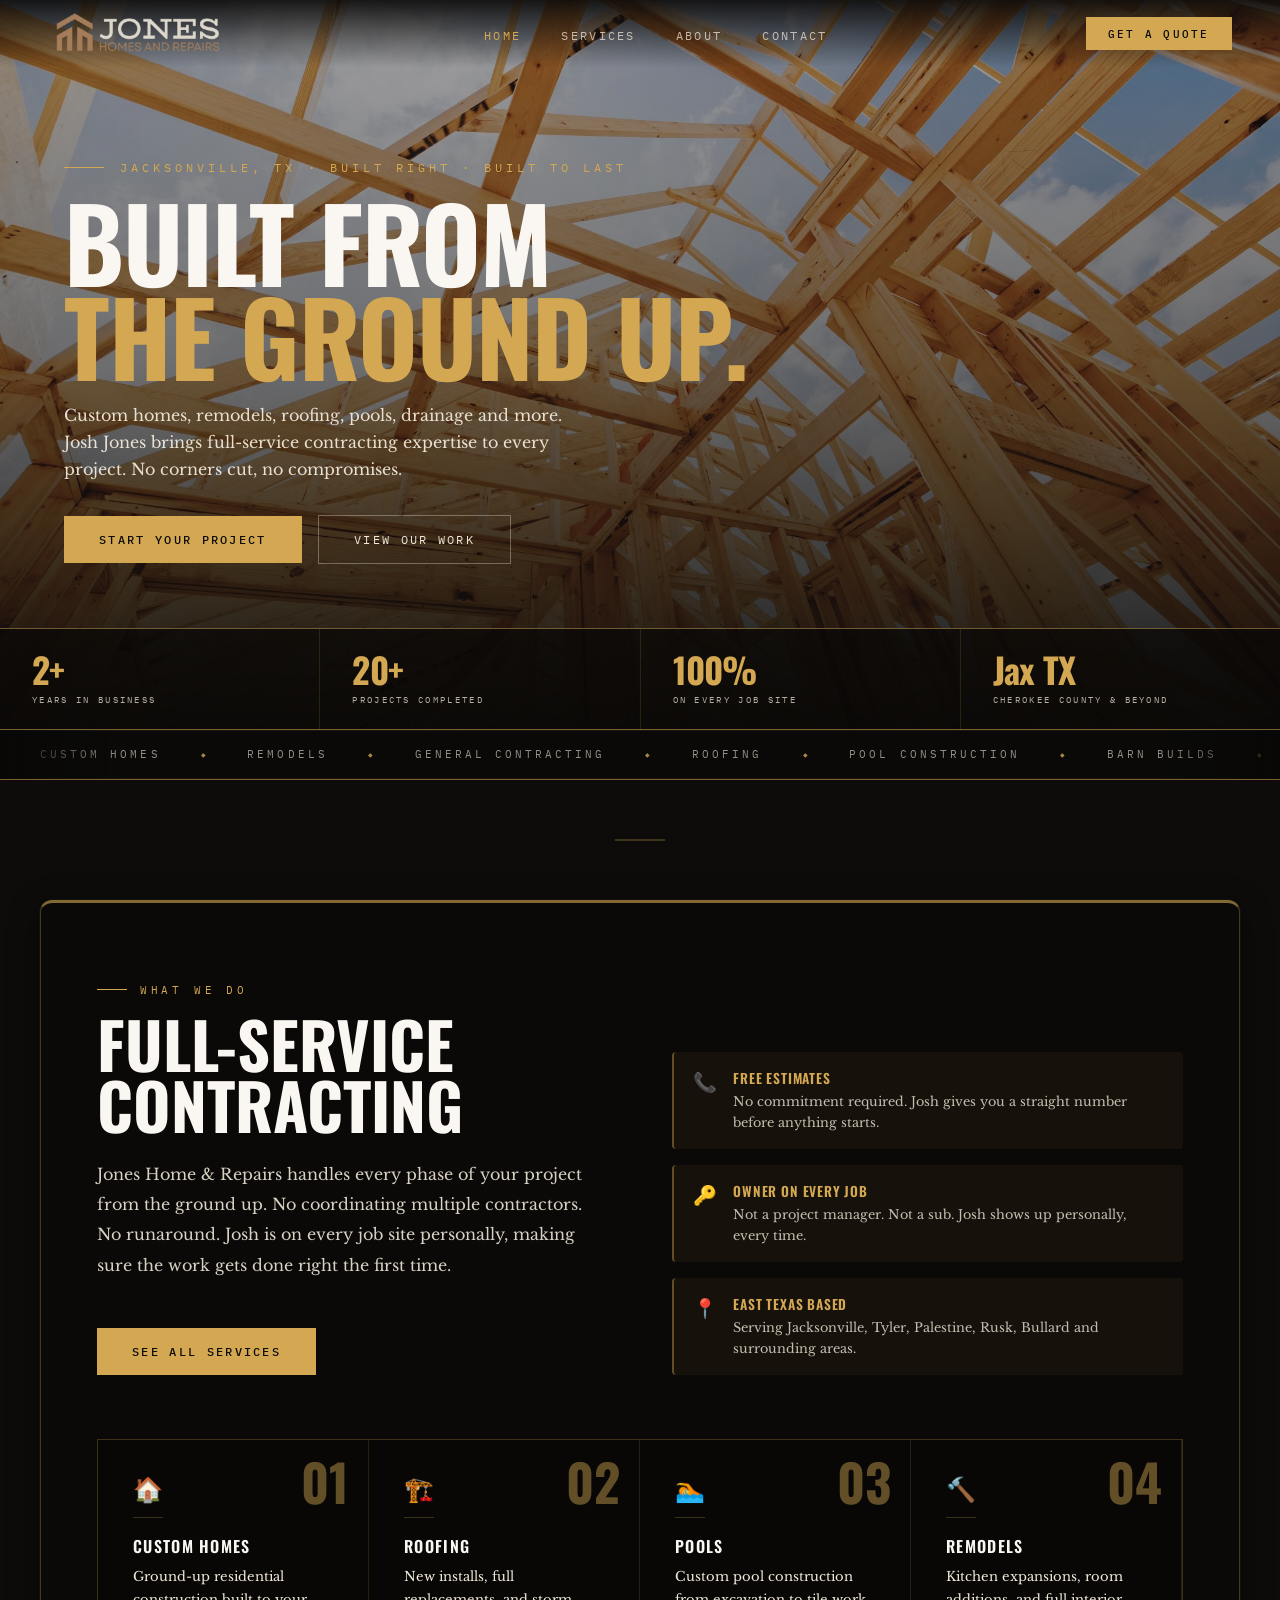
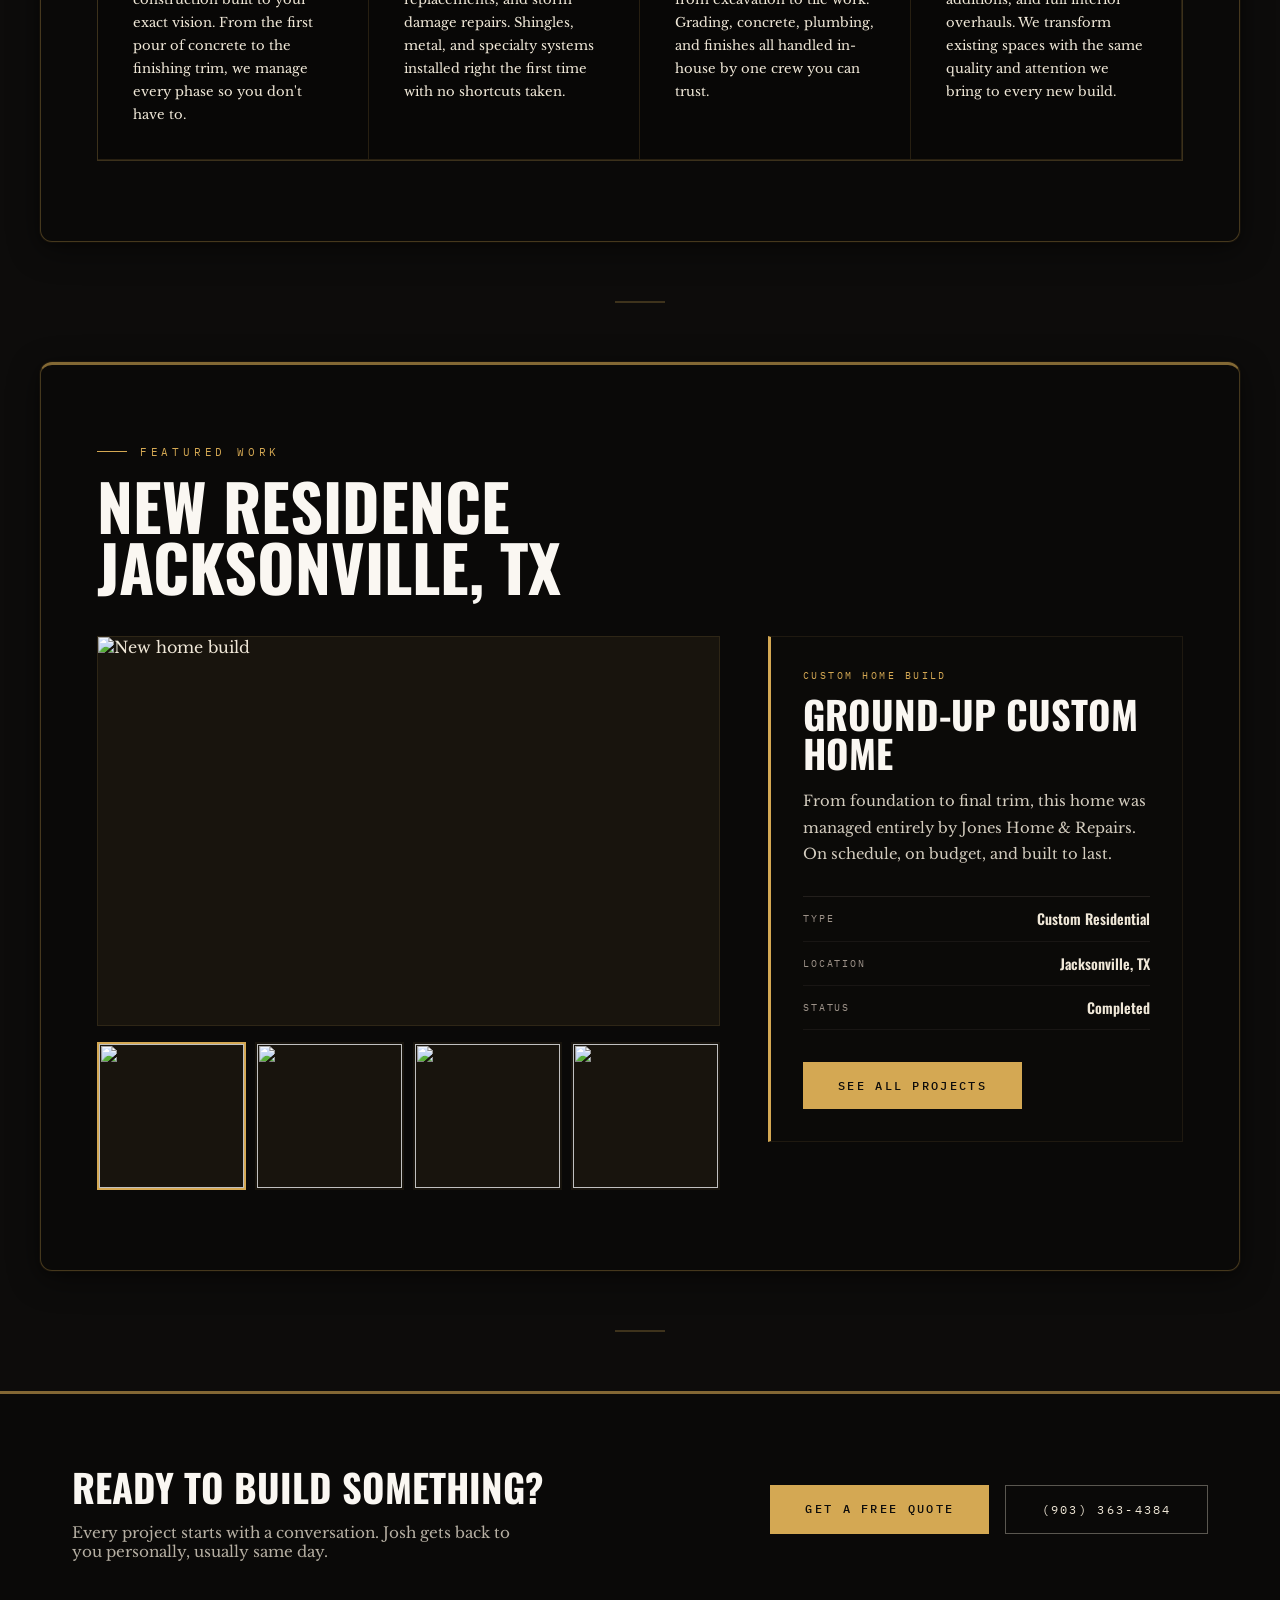
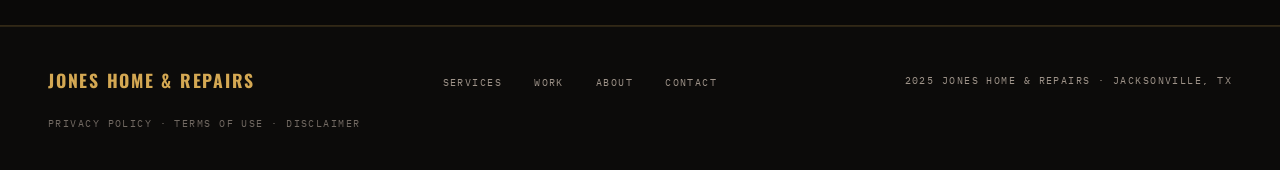
==== commit 5bb764d4: "added legal docs" ====
--- a/index.html
+++ b/index.html
@@ -235,6 +235,7 @@
     <li><a href="contact.html">Contact</a></li>
   </ul>
   <p class="footer-copy">2025 Jones Home &amp; Repairs · Jacksonville, TX</p>
+  <p class="footer-copy"><a href="legal.html" style="color:var(--stone);text-decoration:none;opacity:0.7;">Privacy Policy · Terms of Use · Disclaimer</a></p>
 </footer>
 
 <script src="script.js?v=4"></script>
--- a/style.css
+++ b/style.css
@@ -1065,6 +1065,39 @@
 
 .form-submit:hover { background: var(--tan); transform: translateY(-1px); }
 
+/* ── LEGAL PAGE ──────────────────────────────────────────── */
+.legal-meta {
+  font-family: var(--font-mono);
+  font-size: 0.62rem;
+  letter-spacing: 0.15em;
+  color: var(--stone);
+  text-transform: uppercase;
+  margin-bottom: 2.5rem;
+  margin-top: 0.5rem;
+}
+
+.legal-body {
+  max-width: 800px;
+}
+
+.legal-body p {
+  font-size: 0.95rem;
+  line-height: 1.9;
+  color: rgba(240,232,216,0.88);
+  margin-bottom: 1.2rem;
+}
+
+.legal-body h3 {
+  font-family: var(--font-display);
+  font-size: 1rem;
+  font-weight: 600;
+  text-transform: uppercase;
+  letter-spacing: 0.08em;
+  color: var(--gold);
+  margin-top: 2rem;
+  margin-bottom: 0.6rem;
+}
+
 /* ── FOOTER ──────────────────────────────────────────────── */
 footer {
   background: rgba(13,12,11,0.9);
